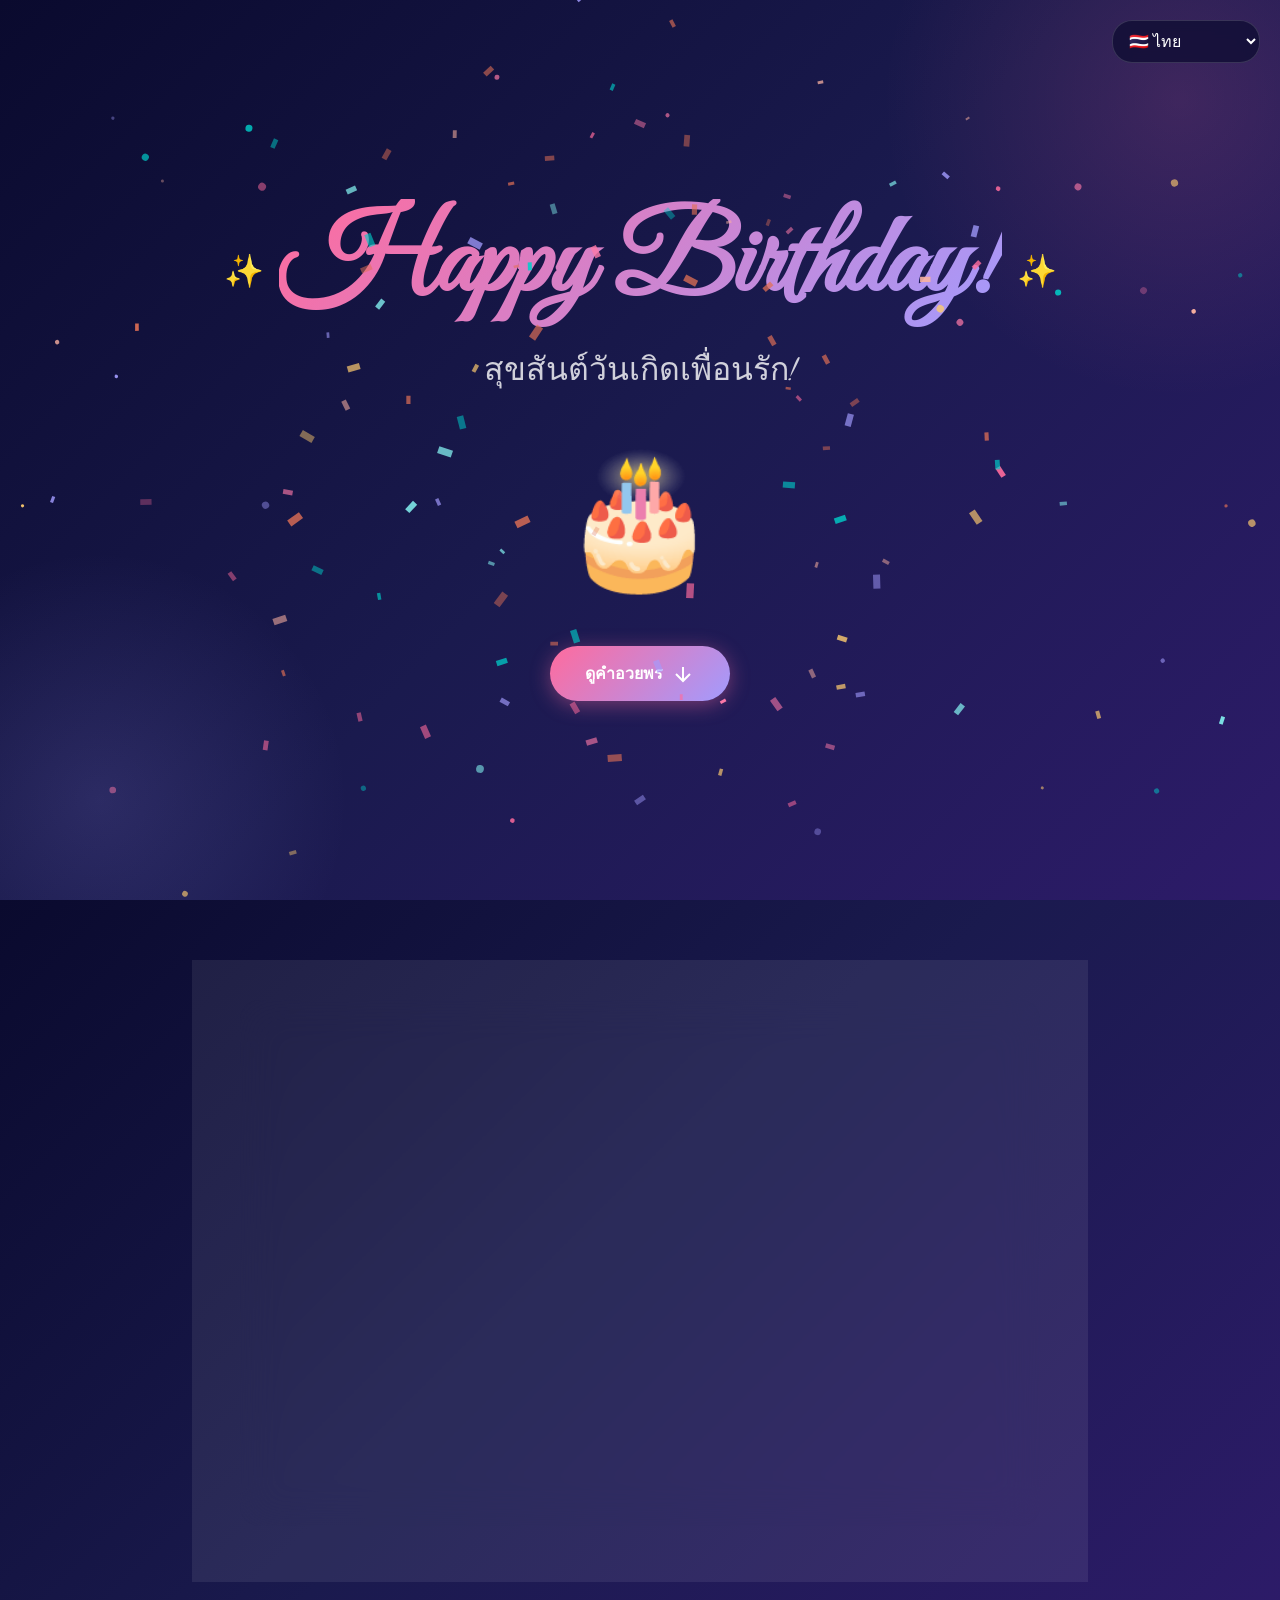
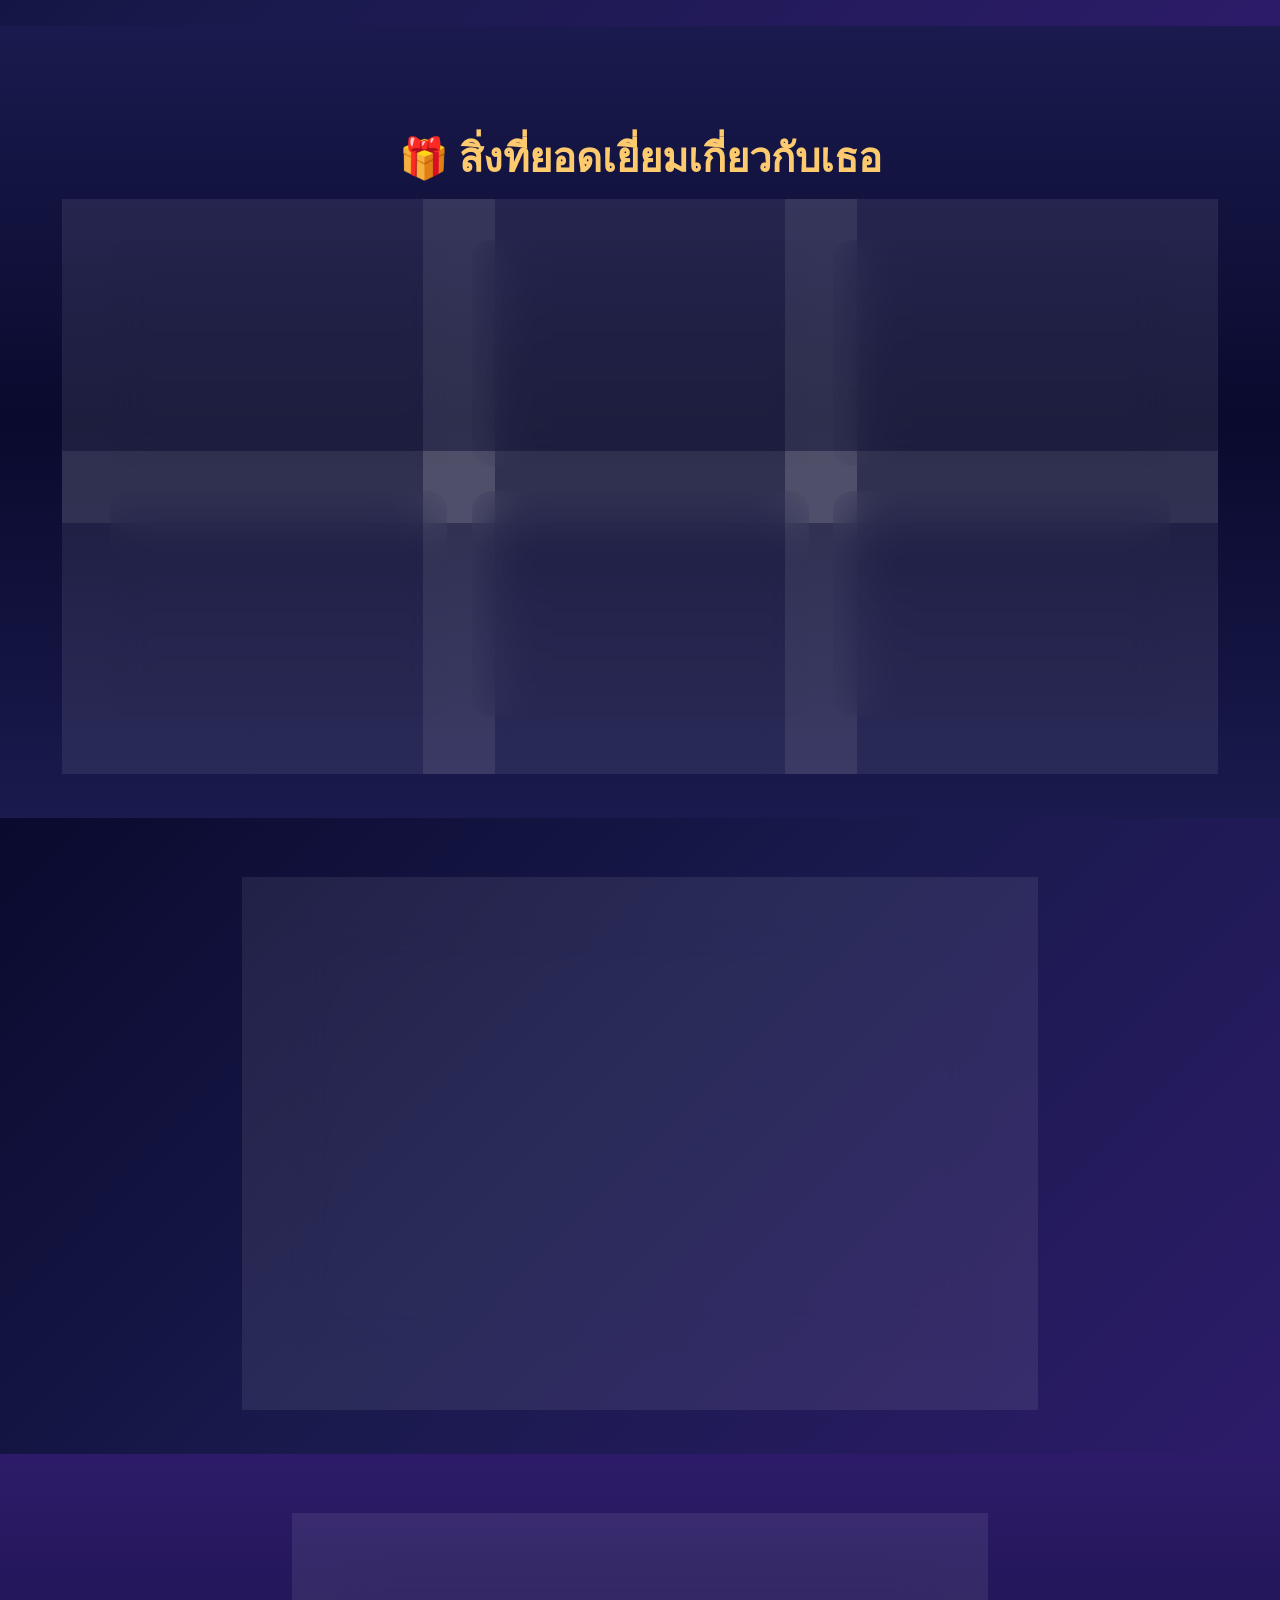
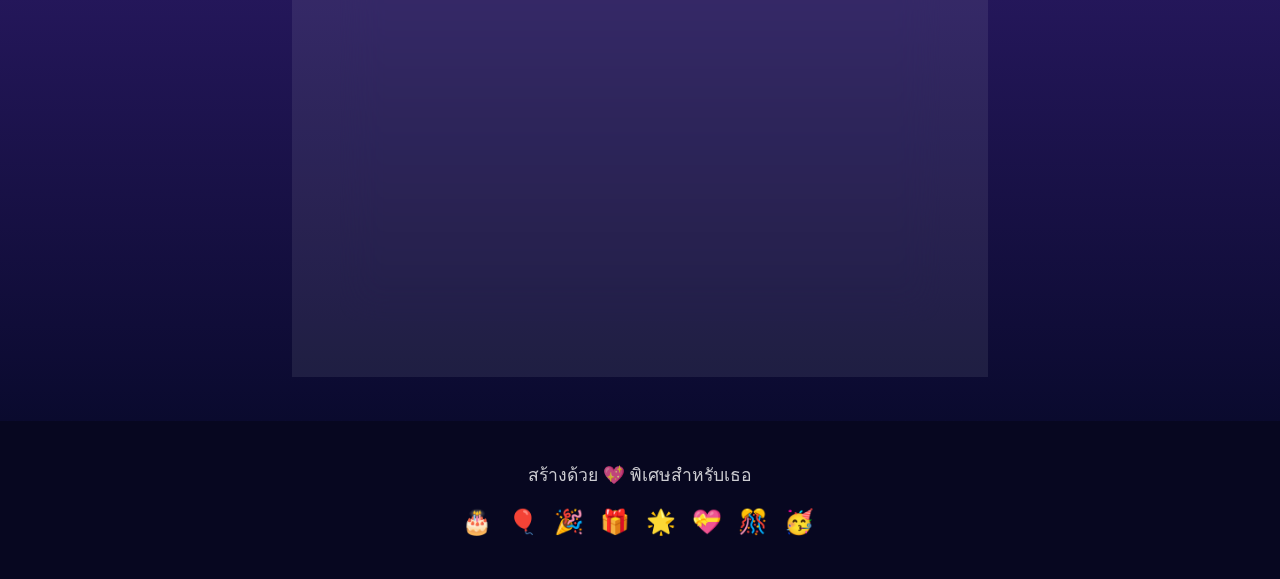
==== Happy Birthday Website/index.html @ 39240626 "Website Happy Birthday" ====
<!DOCTYPE html>
<html lang="th">
<head>
    <meta charset="UTF-8">
    <meta name="viewport" content="width=device-width, initial-scale=1.0">
    <title>🎂 สุขสันต์วันเกิด! 🎂</title>
    <link rel="preconnect" href="https://fonts.googleapis.com">
    <link rel="preconnect" href="https://fonts.gstatic.com" crossorigin>
    <link href="https://fonts.googleapis.com/css2?family=Dancing+Script:wght@400;700&family=Poppins:wght@300;400;600;700&family=Great+Vibes&display=swap" rel="stylesheet">
    <link rel="stylesheet" href="style.css">
</head>
<body>
    <!-- Language Selector -->
    <div class="lang-selector">
        <select id="lang-select">
            <option value="th">🇹🇭 ไทย</option>
            <option value="vi">🇻🇳 Tiếng Việt</option>
            <option value="en">🇬🇧 English</option>
            <option value="zh">🇨🇳 中文</option>
            <option value="ja">🇯🇵 日本語</option>
            <option value="es">🇪🇸 Español</option>
        </select>
    </div>

    <!-- Particles / Confetti Canvas -->
    <canvas id="confetti-canvas"></canvas>

    <!-- Floating balloons -->
    <div class="balloons-container" id="balloons"></div>

    <!-- Main Content -->
    <main>
        <!-- Hero Section -->
        <section class="hero" id="hero">
            <div class="hero-content">
                <div class="sparkle-wrapper">
                    <span class="sparkle">✨</span>
                    <h1 class="hero-title">Happy Birthday!</h1>
                    <span class="sparkle">✨</span>
                </div>
                <p class="hero-subtitle">สุขสันต์วันเกิดเพื่อนรัก!</p>
                <div class="cake-emoji">🎂</div>
                <button class="scroll-btn" onclick="document.getElementById('wish').scrollIntoView({behavior:'smooth'})">
                    <span>ดูคำอวยพร</span>
                    <svg width="24" height="24" viewBox="0 0 24 24" fill="none" stroke="currentColor" stroke-width="2">
                        <path d="M12 5v14M5 12l7 7 7-7"/>
                    </svg>
                </button>
            </div>
        </section>

        <!-- Wish Section -->
        <section class="wish-section" id="wish">
            <div class="container">
                <div class="wish-card glass-card" data-animate>
                    <div class="wish-icon">💝</div>
                    <h2 class="wish-title">คำอวยพรสำหรับเธอ</h2>
                    <div class="divider">
                        <span>🌟</span>
                    </div>
                    <p class="wish-text">
                        ขอให้เธอมีวันเกิดที่แสนสุขและเต็มไปด้วยความสนุกสนาน! 
                        หวังว่าทุกความฝันของเธอจะเป็นจริง 
                        ขอให้เธอมีสุขภาพแข็งแรง มีความสุข และประสบความสำเร็จในชีวิต! 🎉
                    </p>
                    <p class="wish-text">
                        ขอบคุณที่เป็นเพื่อนที่ยอดเยี่ยม 
                        ทุกช่วงเวลาที่อยู่ด้วยกันคือความทรงจำอันล้ำค่า 
                        ขอให้ปีใหม่ของเธอเต็มไปด้วยความรักและโชคดี! 💖
                    </p>
                </div>
            </div>
        </section>

        <!-- Photo / Memory Section -->
        <section class="memory-section" id="memories">
            <div class="container">
                <h2 class="section-title" data-animate>🎁 สิ่งที่ยอดเยี่ยมเกี่ยวกับเธอ</h2>
                <div class="cards-grid">
                    <div class="memory-card glass-card" data-animate>
                        <div class="card-icon">😊</div>
                        <h3>ร่าเริงเสมอ</h3>
                        <p>รอยยิ้มของเธอทำให้ทุกวันสดใสขึ้น</p>
                    </div>
                    <div class="memory-card glass-card" data-animate>
                        <div class="card-icon">💪</div>
                        <h3>เข้มแข็ง</h3>
                        <p>เธอแกร่งเสมอเมื่อเผชิญกับทุกอุปสรรค</p>
                    </div>
                    <div class="memory-card glass-card" data-animate>
                        <div class="card-icon">🌈</div>
                        <h3>ใจดี</h3>
                        <p>หัวใจที่อบอุ่นของเธอแผ่ขยายความรัก</p>
                    </div>
                    <div class="memory-card glass-card" data-animate>
                        <div class="card-icon">⭐</div>
                        <h3>มีพรสวรรค์</h3>
                        <p>เธอเก่งและมีความสามารถมากกว่าที่เธอคิด</p>
                    </div>
                    <div class="memory-card glass-card" data-animate>
                        <div class="card-icon">🤝</div>
                        <h3>น่าเชื่อถือ</h3>
                        <p>อยู่เคียงข้างเสมอเมื่อเพื่อนต้องการ</p>
                    </div>
                    <div class="memory-card glass-card" data-animate>
                        <div class="card-icon">🎯</div>
                        <h3>มุ่งมั่น</h3>
                        <p>ไม่มีอะไรหยุดเธอจากการบรรลุเป้าหมายได้</p>
                    </div>
                </div>
            </div>
        </section>

        <!-- Countdown / Age Section -->
        <section class="countdown-section" id="countdown">
            <div class="container">
                <div class="countdown-card glass-card" data-animate>
                    <h2 class="section-title">🎊 ปาร์ตี้วันเกิด 🎊</h2>
                    <div class="party-emojis">
                        <span class="bounce-emoji" style="--delay: 0s">🎈</span>
                        <span class="bounce-emoji" style="--delay: 0.2s">🎉</span>
                        <span class="bounce-emoji" style="--delay: 0.4s">🎂</span>
                        <span class="bounce-emoji" style="--delay: 0.6s">🎁</span>
                        <span class="bounce-emoji" style="--delay: 0.8s">🎊</span>
                        <span class="bounce-emoji" style="--delay: 1.0s">🥳</span>
                        <span class="bounce-emoji" style="--delay: 1.2s">🎶</span>
                        <span class="bounce-emoji" style="--delay: 1.4s">💃</span>
                    </div>
                    <p class="party-message">วันนี้เป็นวันพิเศษของเธอ! 🌟</p>
                    <button class="blow-candle-btn" id="blowCandleBtn">
                        🕯️ มาเป่าเทียนกันเถอะ! 🕯️
                    </button>
                    <div class="candles-container" id="candlesContainer" style="display:none;">
                        <div class="candles">
                            <div class="candle" style="--h: 60px"><div class="flame" id="flame1">🔥</div></div>
                            <div class="candle" style="--h: 75px"><div class="flame" id="flame2">🔥</div></div>
                            <div class="candle" style="--h: 55px"><div class="flame" id="flame3">🔥</div></div>
                            <div class="candle" style="--h: 70px"><div class="flame" id="flame4">🔥</div></div>
                            <div class="candle" style="--h: 65px"><div class="flame" id="flame5">🔥</div></div>
                        </div>
                        <p class="blow-instruction">กดที่เปลวเทียนเพื่อเป่า! 🌬️</p>
                        <div class="birthday-wish-reveal" id="wishReveal" style="display: none;">
                            <h3>🎉 คำอธิษฐานถูกส่งไปแล้ว! 🎉</h3>
                            <p>ขอให้ทุกสิ่งดีๆ เกิดขึ้นกับเธอ!</p>
                        </div>
                    </div>
                </div>
            </div>
        </section>

        <!-- Music Section -->
        <section class="music-section" id="music">
            <div class="container">
                <div class="music-card glass-card" data-animate>
                    <h2 class="section-title">🎵 เพลงสำหรับเธอ 🎵</h2>
                    <div class="music-visualizer" id="musicVisualizer">
                        <div class="bar" style="--i:1"></div>
                        <div class="bar" style="--i:2"></div>
                        <div class="bar" style="--i:3"></div>
                        <div class="bar" style="--i:4"></div>
                        <div class="bar" style="--i:5"></div>
                        <div class="bar" style="--i:6"></div>
                        <div class="bar" style="--i:7"></div>
                        <div class="bar" style="--i:8"></div>
                        <div class="bar" style="--i:9"></div>
                        <div class="bar" style="--i:10"></div>
                    </div>
                    <button class="music-btn" id="musicBtn">
                        <span class="music-icon">▶️</span>
                        <span>เล่นเพลง Happy Birthday</span>
                    </button>
                </div>
            </div>
        </section>

        <!-- Footer -->
        <footer class="footer">
            <div class="container">
                <p class="footer-text">
                    สร้างด้วย 💖 พิเศษสำหรับเธอ
                </p>
                <div class="footer-emojis">
                    🎂 🎈 🎉 🎁 🌟 💝 🎊 🥳
                </div>
            </div>
        </footer>
    </main>

    <script src="script.js"></script>
</body>
</html>
---- Happy Birthday Website/style.css ----
/* ===========================
   CSS Reset & Base Styles
   =========================== */
*, *::before, *::after {
    margin: 0;
    padding: 0;
    box-sizing: border-box;
}

:root {
    --primary: #ff6b9d;
    --primary-dark: #e84393;
    --secondary: #a29bfe;
    --accent: #fd79a8;
    --gold: #fdcb6e;
    --bg-dark: #0a0a2e;
    --bg-gradient: linear-gradient(135deg, #0a0a2e 0%, #1a1a4e 50%, #2d1b69 100%);
    --glass-bg: rgba(255, 255, 255, 0.08);
    --glass-border: rgba(255, 255, 255, 0.15);
    --text-primary: #ffffff;
    --text-secondary: rgba(255, 255, 255, 0.8);
    --text-muted: rgba(255, 255, 255, 0.6);
    --shadow: 0 8px 32px rgba(0, 0, 0, 0.3);
    --radius: 20px;
    --transition: 0.3s cubic-bezier(0.4, 0, 0.2, 1);
}

html {
    scroll-behavior: smooth;
    font-size: 16px;
}

body {
    font-family: 'Poppins', sans-serif;
    background: var(--bg-dark);
    color: var(--text-primary);
    overflow-x: hidden;
    min-height: 100vh;
}

/* ===========================
   Canvas & Background
   =========================== */
#confetti-canvas {
    position: fixed;
    top: 0;
    left: 0;
    width: 100%;
    height: 100%;
    pointer-events: none;
    z-index: 100;
}

/* ===========================
   Balloons
   =========================== */
.balloons-container {
    position: fixed;
    width: 100%;
    height: 100%;
    pointer-events: none;
    z-index: 1;
    overflow: hidden;
}

.balloon {
    position: absolute;
    bottom: -150px;
    font-size: 3rem;
    animation: floatUp linear infinite;
    opacity: 0.7;
    filter: drop-shadow(0 0 10px rgba(255, 255, 255, 0.2));
}

@keyframes floatUp {
    0% {
        transform: translateY(0) rotate(0deg) scale(1);
        opacity: 0.7;
    }
    50% {
        opacity: 0.9;
    }
    100% {
        transform: translateY(-110vh) rotate(360deg) scale(0.5);
        opacity: 0;
    }
}

/* ===========================
   Layout
   =========================== */
.container {
    max-width: 1100px;
    margin: 0 auto;
    padding: 0 20px;
}

/* ===========================
   Glass Card Effect
   =========================== */
.glass-card {
    background: var(--glass-bg);
    backdrop-filter: blur(20px);
    -webkit-backdrop-filter: blur(20px);
    border: 1px solid var(--glass-border);
    border-radius: var(--radius);
    box-shadow: var(--shadow);
    transition: transform var(--transition), box-shadow var(--transition);
}

.glass-card:hover {
    transform: translateY(-5px);
    box-shadow: 0 12px 40px rgba(168, 85, 247, 0.2);
}

/* ===========================
   Hero Section
   =========================== */
.hero {
    min-height: 100vh;
    display: flex;
    align-items: center;
    justify-content: center;
    background: var(--bg-gradient);
    position: relative;
    overflow: hidden;
    text-align: center;
    padding: 20px;
}

.hero::before {
    content: '';
    position: absolute;
    width: 600px;
    height: 600px;
    background: radial-gradient(circle, rgba(255, 107, 157, 0.15) 0%, transparent 70%);
    top: -200px;
    right: -200px;
    border-radius: 50%;
    animation: pulse 4s ease-in-out infinite;
}

.hero::after {
    content: '';
    position: absolute;
    width: 500px;
    height: 500px;
    background: radial-gradient(circle, rgba(162, 155, 254, 0.15) 0%, transparent 70%);
    bottom: -150px;
    left: -150px;
    border-radius: 50%;
    animation: pulse 5s ease-in-out infinite reverse;
}

@keyframes pulse {
    0%, 100% { transform: scale(1); opacity: 0.5; }
    50% { transform: scale(1.2); opacity: 0.8; }
}

.hero-content {
    position: relative;
    z-index: 2;
}

.sparkle-wrapper {
    display: flex;
    align-items: center;
    justify-content: center;
    gap: 15px;
}

.sparkle {
    font-size: 2rem;
    animation: sparkleAnim 1.5s ease-in-out infinite;
}

.sparkle:last-child {
    animation-delay: 0.75s;
}

@keyframes sparkleAnim {
    0%, 100% { transform: scale(1) rotate(0deg); opacity: 1; }
    50% { transform: scale(1.3) rotate(180deg); opacity: 0.7; }
}

.hero-title {
    font-family: 'Great Vibes', cursive;
    font-size: clamp(3rem, 10vw, 7rem);
    background: linear-gradient(135deg, #ff6b9d, #a29bfe, #fdcb6e, #ff6b9d);
    background-size: 300% 300%;
    -webkit-background-clip: text;
    background-clip: text;
    -webkit-text-fill-color: transparent;
    animation: gradientShift 4s ease infinite;
    text-shadow: none;
    line-height: 1.2;
    margin-bottom: 10px;
}

@keyframes gradientShift {
    0% { background-position: 0% 50%; }
    50% { background-position: 100% 50%; }
    100% { background-position: 0% 50%; }
}

.hero-subtitle {
    font-family: 'Dancing Script', cursive;
    font-size: clamp(1.2rem, 4vw, 2rem);
    color: var(--text-secondary);
    margin-bottom: 30px;
    animation: fadeInUp 1s ease 0.5s both;
}

.cake-emoji {
    font-size: clamp(4rem, 12vw, 8rem);
    animation: cakeBounce 2s ease-in-out infinite;
    margin-bottom: 30px;
}

@keyframes cakeBounce {
    0%, 100% { transform: translateY(0) scale(1); }
    25% { transform: translateY(-20px) scale(1.05); }
    50% { transform: translateY(0) scale(1); }
    75% { transform: translateY(-10px) scale(1.02); }
}

.scroll-btn {
    display: inline-flex;
    align-items: center;
    gap: 8px;
    background: linear-gradient(135deg, var(--primary), var(--secondary));
    color: white;
    border: none;
    padding: 15px 35px;
    border-radius: 50px;
    font-family: 'Poppins', sans-serif;
    font-size: 1rem;
    font-weight: 600;
    cursor: pointer;
    transition: all var(--transition);
    animation: fadeInUp 1s ease 1s both;
    box-shadow: 0 4px 20px rgba(255, 107, 157, 0.4);
}

.scroll-btn:hover {
    transform: translateY(-3px) scale(1.05);
    box-shadow: 0 8px 30px rgba(255, 107, 157, 0.6);
}

.scroll-btn svg {
    animation: bounceDown 1.5s ease-in-out infinite;
}

@keyframes bounceDown {
    0%, 100% { transform: translateY(0); }
    50% { transform: translateY(5px); }
}

@keyframes fadeInUp {
    from {
        opacity: 0;
        transform: translateY(30px);
    }
    to {
        opacity: 1;
        transform: translateY(0);
    }
}

/* ===========================
   Wish Section
   =========================== */
.wish-section {
    background: var(--bg-gradient);
    padding: 100px 0;
    position: relative;
}

.wish-card {
    padding: 50px 40px;
    text-align: center;
    max-width: 800px;
    margin: 0 auto;
}

.wish-icon {
    font-size: 4rem;
    margin-bottom: 20px;
    animation: heartBeat 1.5s ease-in-out infinite;
}

@keyframes heartBeat {
    0%, 100% { transform: scale(1); }
    15% { transform: scale(1.15); }
    30% { transform: scale(1); }
    45% { transform: scale(1.1); }
    60% { transform: scale(1); }
}

.wish-title {
    font-family: 'Dancing Script', cursive;
    font-size: clamp(1.8rem, 5vw, 2.5rem);
    color: var(--gold);
    margin-bottom: 20px;
}

.divider {
    display: flex;
    align-items: center;
    justify-content: center;
    margin: 25px 0;
    gap: 15px;
}

.divider::before,
.divider::after {
    content: '';
    flex: 1;
    max-width: 120px;
    height: 1px;
    background: linear-gradient(90deg, transparent, var(--gold), transparent);
}

.divider span {
    font-size: 1.5rem;
}

.wish-text {
    font-size: clamp(1rem, 2.5vw, 1.15rem);
    line-height: 1.9;
    color: var(--text-secondary);
    margin-bottom: 20px;
    font-weight: 300;
}

.wish-text:last-child {
    margin-bottom: 0;
}

/* ===========================
   Memory Section
   =========================== */
.memory-section {
    background: linear-gradient(180deg, #1a1a4e 0%, #0a0a2e 50%, #1a1a4e 100%);
    padding: 100px 0;
}

.section-title {
    font-family: 'Dancing Script', cursive;
    font-size: clamp(1.8rem, 5vw, 2.5rem);
    text-align: center;
    margin-bottom: 50px;
    color: var(--gold);
}

.cards-grid {
    display: grid;
    grid-template-columns: repeat(auto-fit, minmax(280px, 1fr));
    gap: 25px;
}

.memory-card {
    padding: 35px 25px;
    text-align: center;
    transition: all var(--transition);
    position: relative;
    overflow: hidden;
}

.memory-card::before {
    content: '';
    position: absolute;
    top: 0;
    left: -100%;
    width: 100%;
    height: 100%;
    background: linear-gradient(90deg, transparent, rgba(255, 255, 255, 0.05), transparent);
    transition: left 0.5s;
}

.memory-card:hover::before {
    left: 100%;
}

.card-icon {
    font-size: 3rem;
    margin-bottom: 15px;
    display: block;
}

.memory-card h3 {
    font-family: 'Poppins', sans-serif;
    font-size: 1.3rem;
    margin-bottom: 10px;
    color: var(--accent);
}

.memory-card p {
    color: var(--text-muted);
    font-size: 0.95rem;
    line-height: 1.6;
}

/* ===========================
   Countdown / Party Section
   =========================== */
.countdown-section {
    background: var(--bg-gradient);
    padding: 100px 0;
}

.countdown-card {
    padding: 50px 40px;
    text-align: center;
    max-width: 700px;
    margin: 0 auto;
}

.party-emojis {
    display: flex;
    justify-content: center;
    flex-wrap: wrap;
    gap: 15px;
    margin: 30px 0;
}

.bounce-emoji {
    font-size: 2.5rem;
    animation: emojiFloat 2s ease-in-out infinite;
    animation-delay: var(--delay);
    display: inline-block;
}

@keyframes emojiFloat {
    0%, 100% { transform: translateY(0) rotate(0deg); }
    50% { transform: translateY(-15px) rotate(10deg); }
}

.party-message {
    font-size: clamp(1.1rem, 3vw, 1.4rem);
    color: var(--text-secondary);
    margin-bottom: 30px;
    font-weight: 300;
}

.blow-candle-btn {
    background: linear-gradient(135deg, var(--gold), #e67e22);
    color: #1a1a2e;
    border: none;
    padding: 18px 40px;
    border-radius: 50px;
    font-family: 'Poppins', sans-serif;
    font-size: 1.1rem;
    font-weight: 700;
    cursor: pointer;
    transition: all var(--transition);
    box-shadow: 0 4px 20px rgba(253, 203, 110, 0.4);
}

.blow-candle-btn:hover {
    transform: translateY(-3px) scale(1.05);
    box-shadow: 0 8px 30px rgba(253, 203, 110, 0.6);
}

/* Candles */
.candles-container {
    margin-top: 40px;
    animation: fadeInUp 0.8s ease both;
}

.candles {
    display: flex;
    justify-content: center;
    align-items: flex-end;
    gap: 20px;
    margin-bottom: 20px;
}

.candle {
    width: 25px;
    height: var(--h);
    background: linear-gradient(to right, #ff6b9d, #ff9a9e);
    border-radius: 5px 5px 2px 2px;
    position: relative;
    cursor: pointer;
    transition: all var(--transition);
}

.candle:hover {
    transform: scale(1.1);
}

.flame {
    position: absolute;
    top: -30px;
    left: 50%;
    transform: translateX(-50%);
    font-size: 1.5rem;
    animation: flicker 0.3s ease-in-out infinite alternate;
    transition: all 0.5s ease;
}

.flame.blown {
    opacity: 0;
    transform: translateX(-50%) translateY(-20px) scale(0);
}

@keyframes flicker {
    0% { transform: translateX(-50%) scale(1) rotate(-5deg); }
    100% { transform: translateX(-50%) scale(1.1) rotate(5deg); }
}

.blow-instruction {
    color: var(--text-muted);
    font-size: 0.95rem;
    margin-top: 15px;
}

.birthday-wish-reveal {
    margin-top: 30px;
    animation: fadeInUp 1s ease both;
}

.birthday-wish-reveal h3 {
    font-size: 1.5rem;
    color: var(--gold);
    margin-bottom: 10px;
}

.birthday-wish-reveal p {
    color: var(--text-secondary);
}

/* ===========================
   Music Section
   =========================== */
.music-section {
    background: linear-gradient(180deg, #2d1b69 0%, #0a0a2e 100%);
    padding: 100px 0;
}

.music-card {
    padding: 50px 40px;
    text-align: center;
    max-width: 600px;
    margin: 0 auto;
}

.music-visualizer {
    display: flex;
    justify-content: center;
    align-items: flex-end;
    gap: 4px;
    height: 60px;
    margin: 30px auto;
}

.music-visualizer .bar {
    width: 6px;
    height: 10px;
    background: linear-gradient(to top, var(--primary), var(--secondary));
    border-radius: 3px;
    transition: height 0.2s ease;
}

.music-visualizer.playing .bar {
    animation: musicBar 0.8s ease-in-out infinite alternate;
    animation-delay: calc(var(--i) * 0.1s);
}

@keyframes musicBar {
    0% { height: 10px; }
    100% { height: 55px; }
}

.music-btn {
    display: inline-flex;
    align-items: center;
    gap: 10px;
    background: linear-gradient(135deg, var(--secondary), var(--primary));
    color: white;
    border: none;
    padding: 15px 35px;
    border-radius: 50px;
    font-family: 'Poppins', sans-serif;
    font-size: 1rem;
    font-weight: 600;
    cursor: pointer;
    transition: all var(--transition);
    box-shadow: 0 4px 20px rgba(162, 155, 254, 0.4);
}

.music-btn:hover {
    transform: translateY(-3px) scale(1.05);
    box-shadow: 0 8px 30px rgba(162, 155, 254, 0.6);
}

.music-icon {
    font-size: 1.3rem;
}

/* ===========================
   Footer
   =========================== */
.footer {
    background: rgba(0, 0, 0, 0.3);
    padding: 40px 0;
    text-align: center;
}

.footer-text {
    font-size: 1.1rem;
    color: var(--text-secondary);
    margin-bottom: 15px;
}

.footer-emojis {
    font-size: 1.5rem;
    letter-spacing: 5px;
    animation: fadeInUp 1s ease both;
}

/* ===========================
   Scroll Animations
   =========================== */
[data-animate] {
    opacity: 0;
    transform: translateY(40px);
    transition: opacity 0.8s ease, transform 0.8s ease;
}

[data-animate].visible {
    opacity: 1;
    transform: translateY(0);
}

/* ===========================
   Responsive Design
   =========================== */

/* Tablets */
@media (max-width: 768px) {
    html {
        font-size: 15px;
    }

    .hero {
        padding: 15px;
    }

    .wish-card {
        padding: 35px 25px;
    }

    .cards-grid {
        grid-template-columns: repeat(auto-fit, minmax(240px, 1fr));
        gap: 20px;
    }

    .memory-card {
        padding: 25px 20px;
    }

    .countdown-card {
        padding: 35px 25px;
    }

    .music-card {
        padding: 35px 25px;
    }

    .party-emojis {
        gap: 10px;
    }

    .bounce-emoji {
        font-size: 2rem;
    }

    .candles {
        gap: 15px;
    }

    .section-title {
        margin-bottom: 35px;
    }

    .wish-section,
    .memory-section,
    .countdown-section,
    .music-section {
        padding: 70px 0;
    }
}

/* Mobile */
@media (max-width: 480px) {
    html {
        font-size: 14px;
    }

    .sparkle-wrapper {
        gap: 8px;
    }

    .sparkle {
        font-size: 1.5rem;
    }

    .scroll-btn {
        padding: 12px 28px;
        font-size: 0.9rem;
    }

    .wish-card {
        padding: 30px 20px;
    }

    .cards-grid {
        grid-template-columns: 1fr;
        gap: 15px;
    }

    .card-icon {
        font-size: 2.5rem;
    }

    .memory-card h3 {
        font-size: 1.15rem;
    }

    .party-emojis {
        gap: 8px;
    }

    .bounce-emoji {
        font-size: 1.8rem;
    }

    .blow-candle-btn {
        padding: 14px 30px;
        font-size: 1rem;
    }

    .candles {
        gap: 12px;
    }

    .candle {
        width: 20px;
    }

    .music-visualizer {
        gap: 3px;
    }

    .music-visualizer .bar {
        width: 5px;
    }

    .music-btn {
        padding: 12px 28px;
        font-size: 0.9rem;
    }

    .footer-emojis {
        font-size: 1.2rem;
        letter-spacing: 3px;
    }

    .wish-section,
    .memory-section,
    .countdown-section,
    .music-section {
        padding: 50px 0;
    }
}

/* Large screens */
@media (min-width: 1200px) {
    .cards-grid {
        grid-template-columns: repeat(3, 1fr);
    }
}

/* ===========================
   Prefers Reduced Motion
   =========================== */
@media (prefers-reduced-motion: reduce) {
    *, *::before, *::after {
        animation-duration: 0.01ms !important;
        animation-iteration-count: 1 !important;
        transition-duration: 0.01ms !important;
    }
}

/* ===========================
   Scrollbar
   =========================== */
::-webkit-scrollbar {
    width: 8px;
}

::-webkit-scrollbar-track {
    background: var(--bg-dark);
}

::-webkit-scrollbar-thumb {
    background: linear-gradient(var(--primary), var(--secondary));
    border-radius: 4px;
}

::-webkit-scrollbar-thumb:hover {
    background: linear-gradient(var(--primary-dark), var(--secondary));
}

/* ===========================
   Language Selector
   =========================== */
.lang-selector {
    position: absolute;
    top: 20px;
    right: 20px;
    z-index: 1000;
}

#lang-select {
    padding: 8px 12px;
    border-radius: 20px;
    border: 1px solid var(--glass-border);
    background: rgba(10, 10, 46, 0.7);
    color: var(--text-primary);
    font-family: 'Poppins', sans-serif;
    font-size: 1rem;
    cursor: pointer;
    backdrop-filter: blur(10px);
    outline: none;
    transition: all var(--transition);
}

#lang-select:hover {
    border-color: var(--primary);
    box-shadow: 0 0 10px rgba(255, 107, 157, 0.3);
}

#lang-select option {
    background: var(--bg-dark);
    color: var(--text-primary);
}
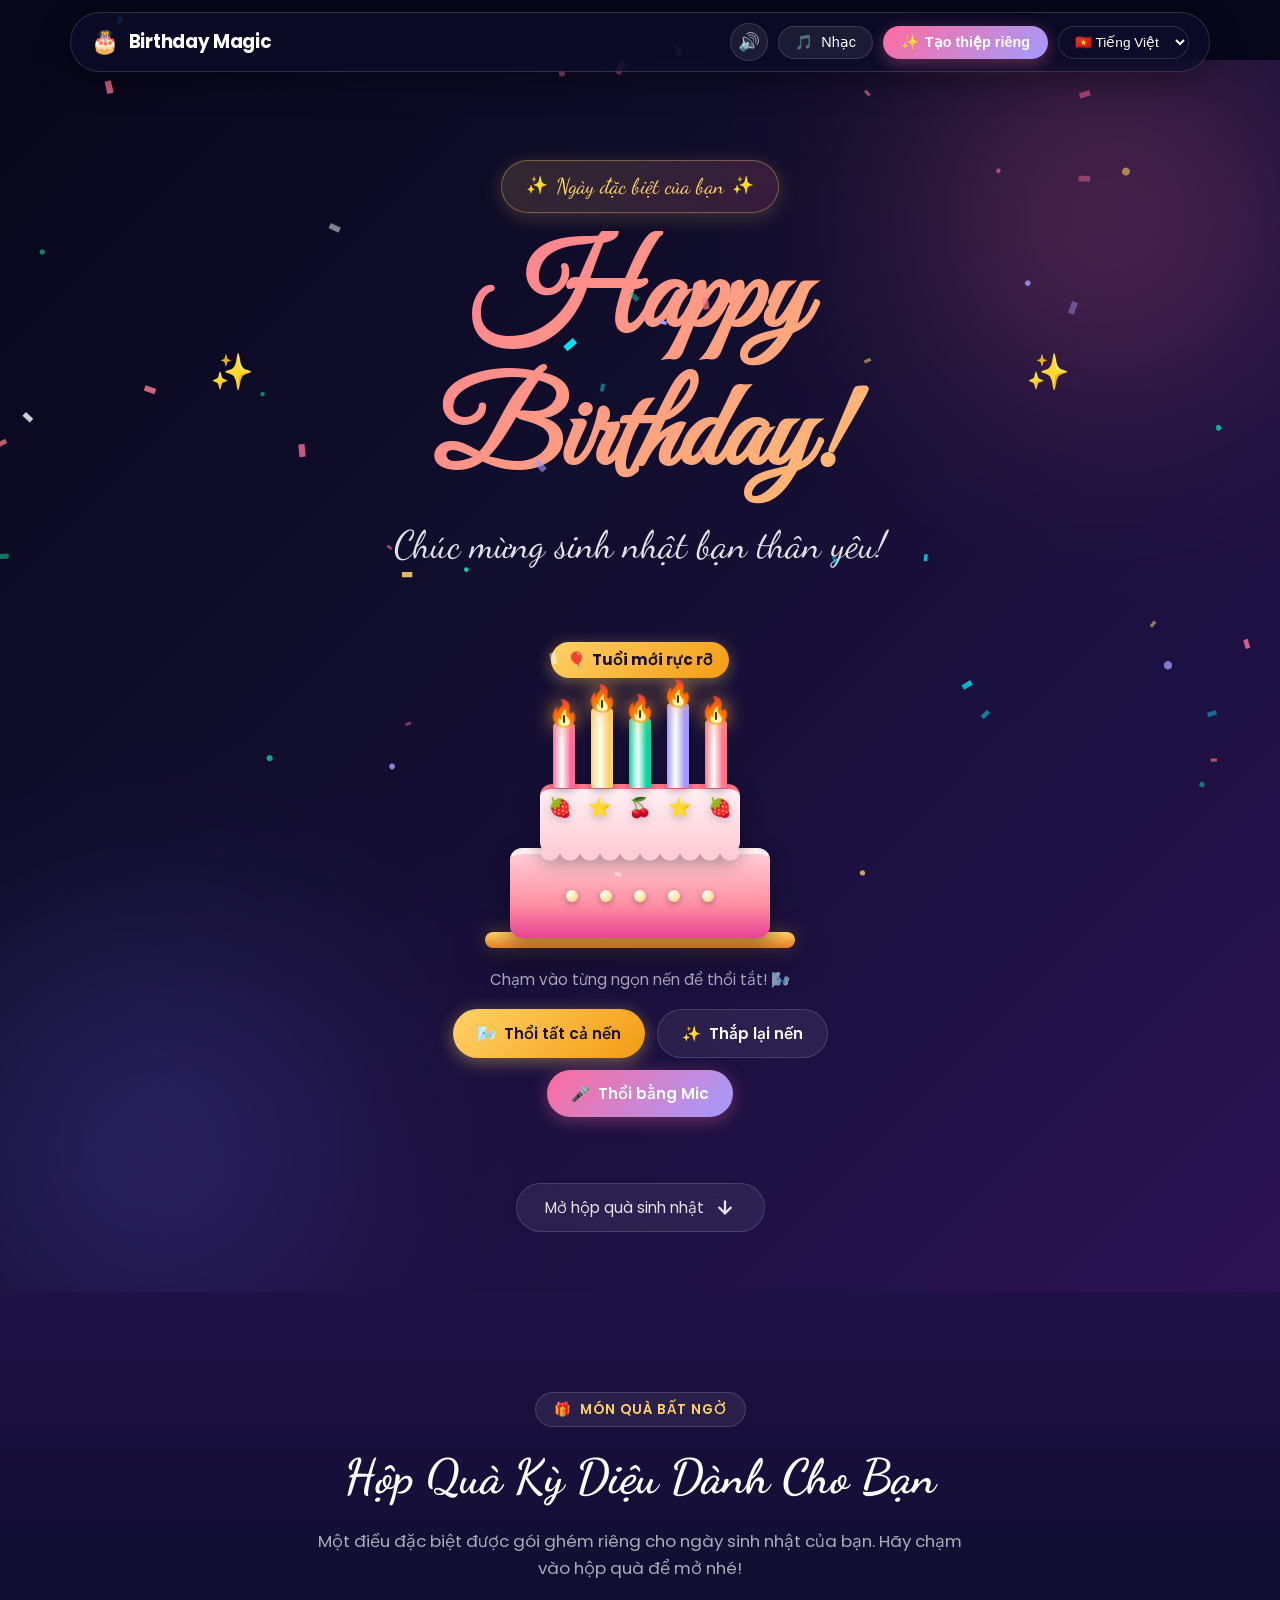
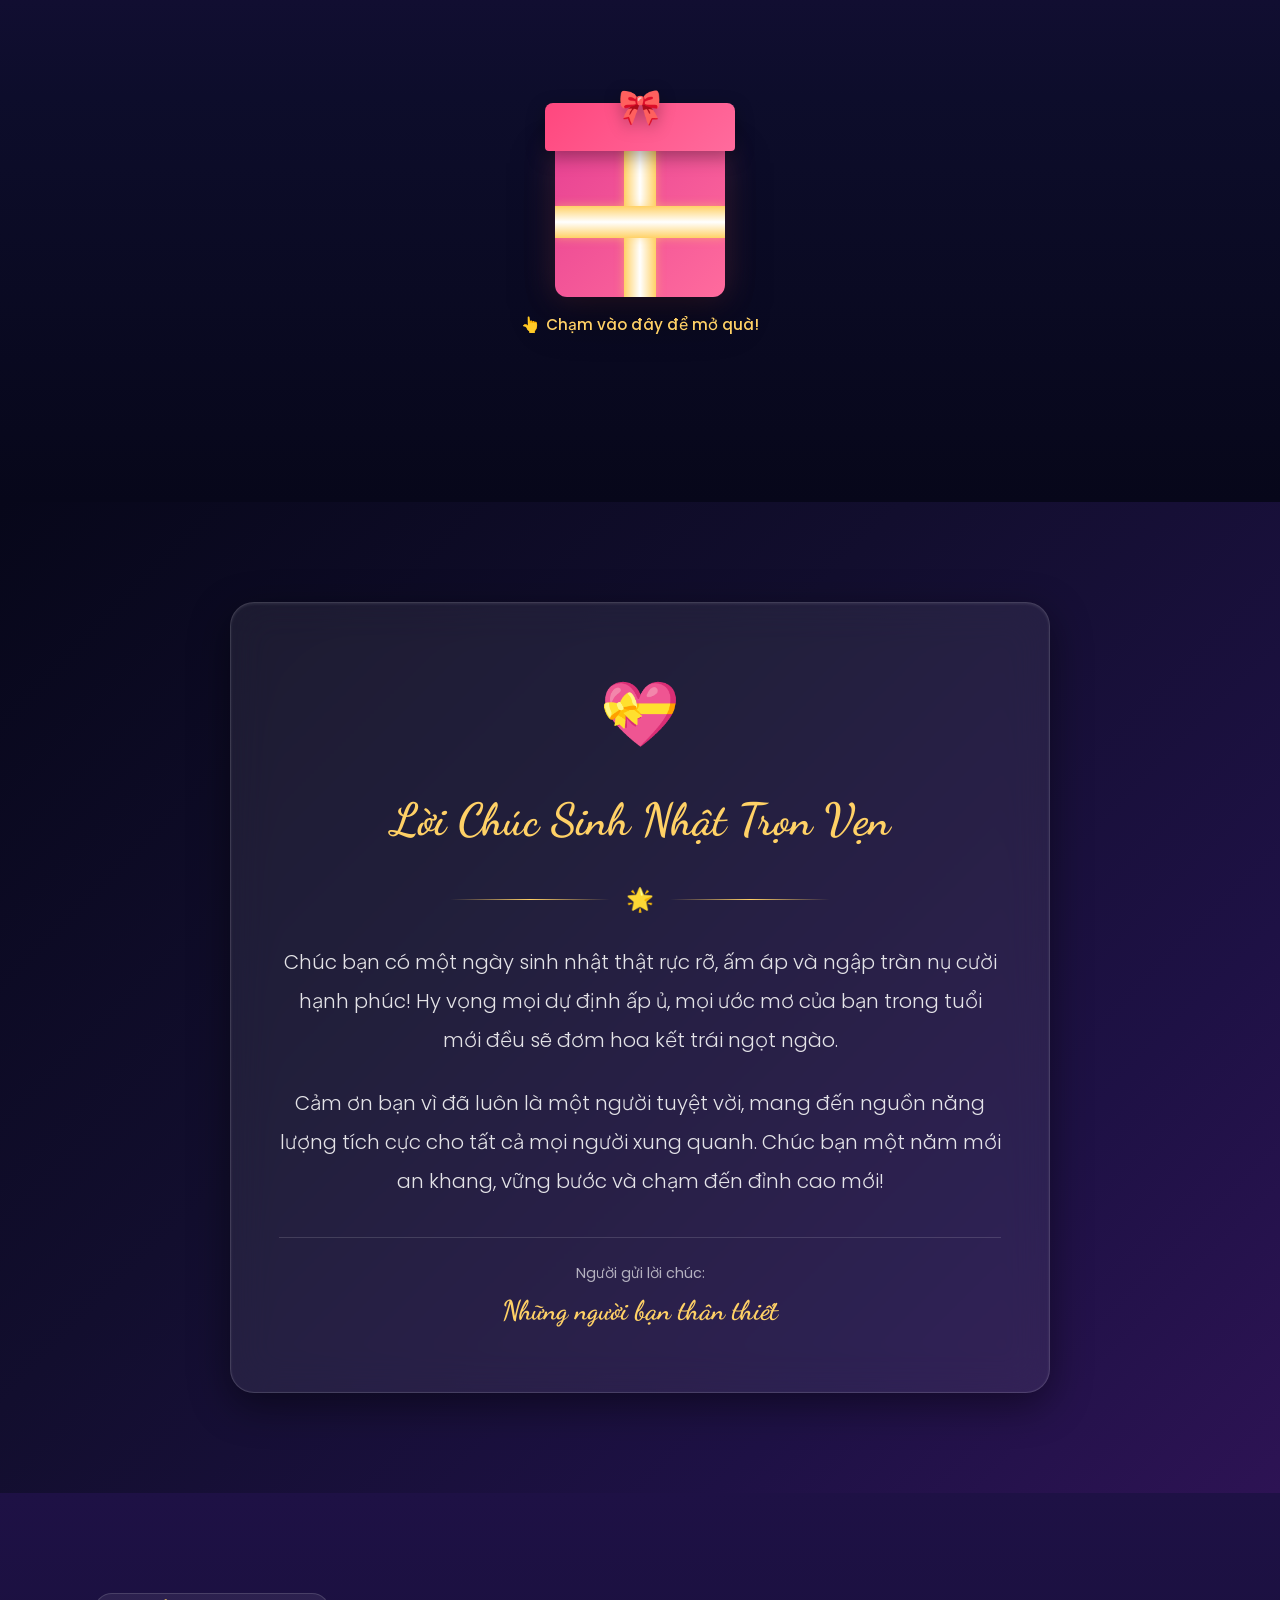
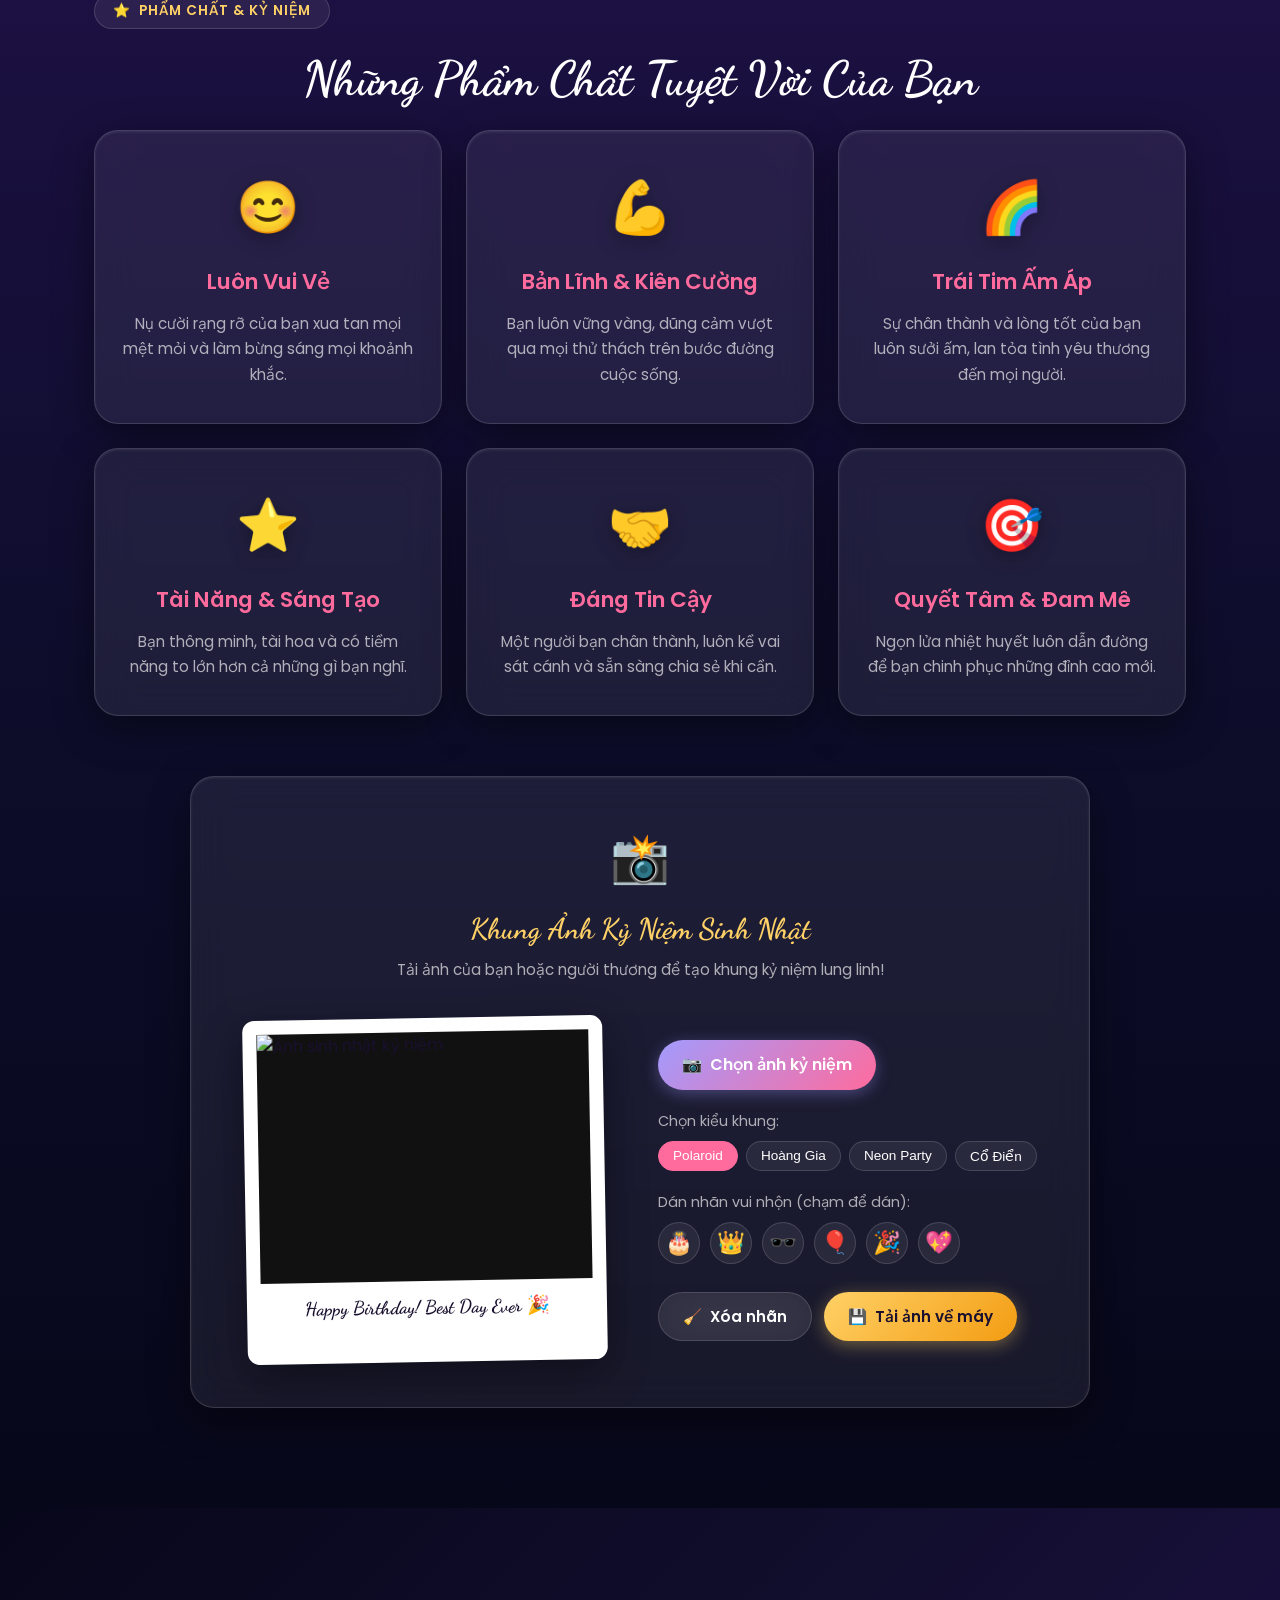
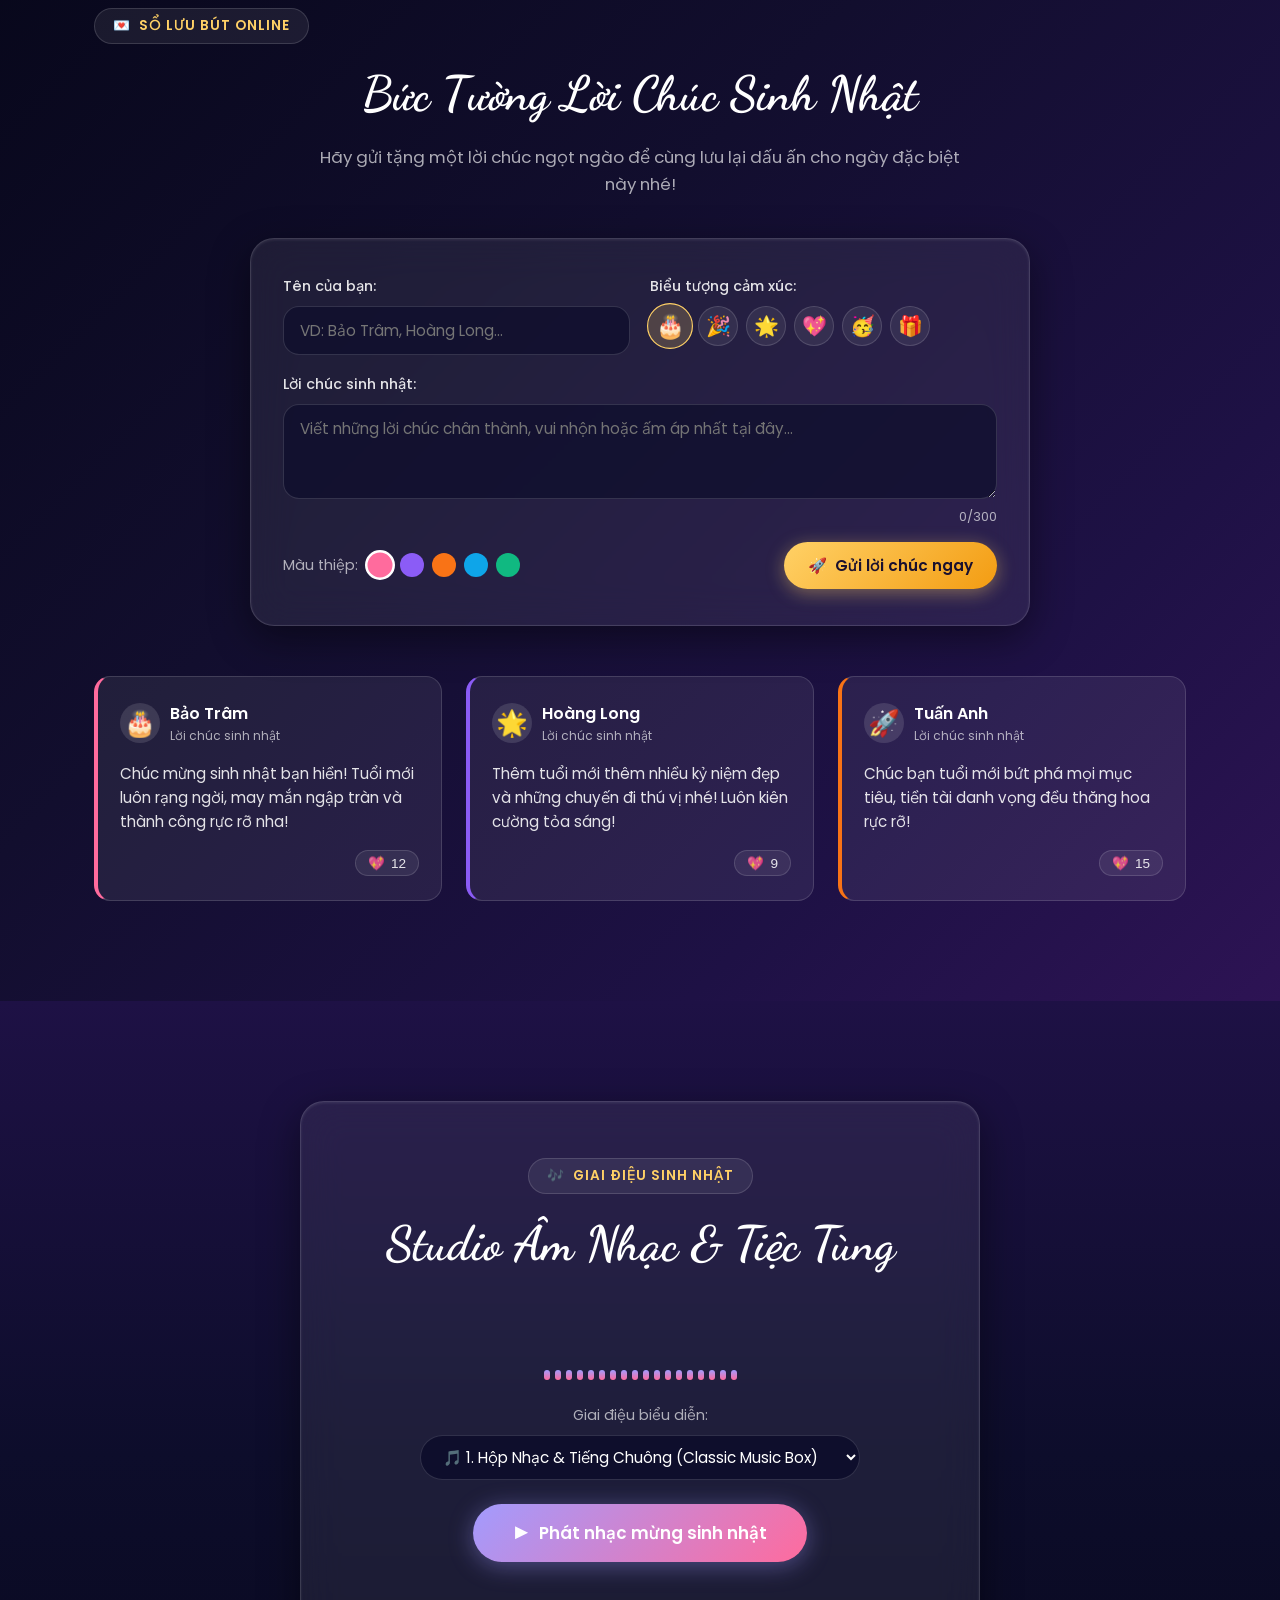
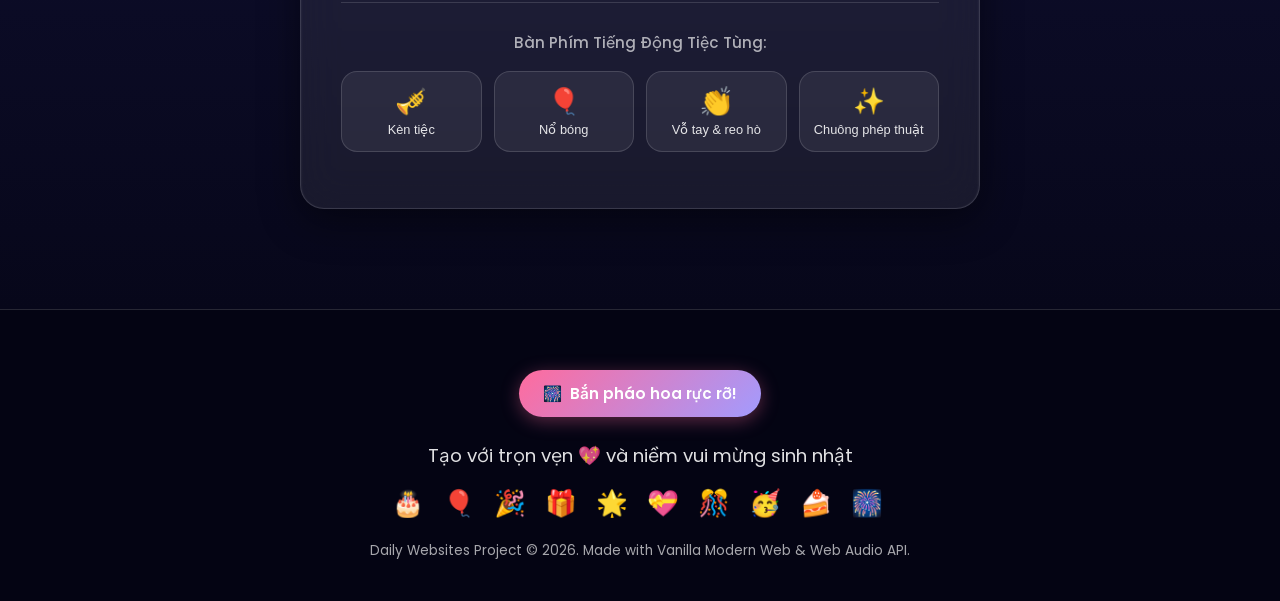
==== commit bb77b4af: "feat(birthday): Full UI/UX & Interactive Engine upgrade with test suite (v2.0) - Add interactive 3D " ====
--- a/Happy Birthday Website/index.html
+++ b/Happy Birthday Website/index.html
@@ -1,159 +1,490 @@
 <!DOCTYPE html>
-<html lang="th">
+<html lang="vi">
 <head>
     <meta charset="UTF-8">
-    <meta name="viewport" content="width=device-width, initial-scale=1.0">
-    <title>🎂 สุขสันต์วันเกิด! 🎂</title>
+    <meta name="viewport" content="width=device-width, initial-scale=1.0, viewport-fit=cover">
+    <title>🎂 Chúc Mừng Sinh Nhật! 🎂</title>
+    <meta name="description" content="Trang web chúc mừng sinh nhật tương tác hiện đại với bánh kem 3D thổi nến, hộp quà bất ngờ, pháo hoa, nhạc giao hưởng Web Audio và thiệp cá nhân hóa.">
+    <meta name="keywords" content="happy birthday, chuc mung sinh nhat, thoi nen, hop qua, phao hoa, loi chuc sinh nhat">
+    
+    <!-- Open Graph / Social Sharing -->
+    <meta property="og:type" content="website">
+    <meta property="og:title" content="🎂 Chúc Mừng Sinh Nhật Đặc Biệt! ✨">
+    <meta property="og:description" content="Một món quà sinh nhật diệu kỳ với bánh kem thổi nến, nhạc và những lời chúc ý nghĩa nhất!">
+    <meta property="og:image" content="https://images.unsplash.com/photo-1513151233558-d860c5398176?w=1200&auto=format&fit=crop&q=80">
+    <meta name="theme-color" content="#0a0a2e">
+
+    <!-- Google Fonts -->
     <link rel="preconnect" href="https://fonts.googleapis.com">
     <link rel="preconnect" href="https://fonts.gstatic.com" crossorigin>
-    <link href="https://fonts.googleapis.com/css2?family=Dancing+Script:wght@400;700&family=Poppins:wght@300;400;600;700&family=Great+Vibes&display=swap" rel="stylesheet">
+    <link href="https://fonts.googleapis.com/css2?family=Dancing+Script:wght@500;700&family=Great+Vibes&family=Plus+Jakarta+Sans:wght@400;500;600;700;800&family=Poppins:wght@300;400;500;600;700&family=JetBrains+Mono:wght@400;600&display=swap" rel="stylesheet">
+    
+    <!-- Main Stylesheet -->
     <link rel="stylesheet" href="style.css">
 </head>
 <body>
-    <!-- Language Selector -->
-    <div class="lang-selector">
-        <select id="lang-select">
-            <option value="th">🇹🇭 ไทย</option>
-            <option value="vi">🇻🇳 Tiếng Việt</option>
-            <option value="en">🇬🇧 English</option>
-            <option value="zh">🇨🇳 中文</option>
-            <option value="ja">🇯🇵 日本語</option>
-            <option value="es">🇪🇸 Español</option>
-        </select>
-    </div>
-
-    <!-- Particles / Confetti Canvas -->
-    <canvas id="confetti-canvas"></canvas>
-
-    <!-- Floating balloons -->
-    <div class="balloons-container" id="balloons"></div>
+    <!-- Accessibility Skip Link -->
+    <a href="#hero" class="skip-to-content">Chuyển đến nội dung chính</a>
+
+    <!-- Top Navigation Bar -->
+    <header class="navbar glass-nav" id="top-navbar">
+        <div class="nav-container">
+            <a href="#hero" class="nav-brand">
+                <span class="brand-icon">🎂</span>
+                <span class="brand-text">Birthday Magic</span>
+            </a>
+
+            <div class="nav-actions">
+                <!-- Sound SFX Toggle -->
+                <button class="nav-icon-btn" id="sfx-toggle" title="Bật/Tắt hiệu ứng âm thanh" aria-label="Toggle Sound Effects">
+                    <span id="sfx-icon">🔊</span>
+                </button>
+
+                <!-- Mini Music Pill -->
+                <button class="nav-music-pill" id="nav-music-btn" title="Phát nhạc sinh nhật" aria-label="Play Birthday Music">
+                    <span class="music-disc-icon">🎵</span>
+                    <span class="nav-music-label">Nhạc</span>
+                </button>
+
+                <!-- Personalize CTA -->
+                <button class="nav-cta-btn" id="open-personalizer-btn" aria-label="Tạo thiệp riêng">
+                    <span>✨</span>
+                    <span class="nav-cta-text">Tạo thiệp riêng</span>
+                </button>
+
+                <!-- Language Selector -->
+                <div class="lang-selector-wrapper">
+                    <label for="lang-select" class="sr-only">Chọn ngôn ngữ</label>
+                    <select id="lang-select" aria-label="Chọn ngôn ngữ">
+                        <option value="vi">🇻🇳 Tiếng Việt</option>
+                        <option value="en">🇬🇧 English</option>
+                        <option value="th">🇹🇭 ไทย</option>
+                        <option value="zh">🇨🇳 中文</option>
+                        <option value="ja">🇯🇵 日本語</option>
+                        <option value="es">🇪🇸 Español</option>
+                    </select>
+                </div>
+            </div>
+        </div>
+    </header>
+
+    <!-- Canvas Animation Layers -->
+    <canvas id="fireworks-canvas" aria-hidden="true"></canvas>
+    <canvas id="confetti-canvas" aria-hidden="true"></canvas>
+    <div class="balloons-container" id="balloons" aria-hidden="true"></div>
 
     <!-- Main Content -->
     <main>
         <!-- Hero Section -->
         <section class="hero" id="hero">
+            <!-- Background glow orbs -->
+            <div class="hero-glow hero-glow-1"></div>
+            <div class="hero-glow hero-glow-2"></div>
+
             <div class="hero-content">
+                <!-- Recipient Personalized Pill -->
+                <div class="recipient-badge-wrapper" id="recipient-wrapper">
+                    <div class="recipient-pill glass-card" id="recipient-badge">
+                        <span class="badge-sparkle">✨</span>
+                        <span id="recipient-name-display">Ngày đặc biệt của bạn</span>
+                        <span class="badge-sparkle">✨</span>
+                    </div>
+                </div>
+
                 <div class="sparkle-wrapper">
                     <span class="sparkle">✨</span>
-                    <h1 class="hero-title">Happy Birthday!</h1>
+                    <h1 class="hero-title" id="main-hero-title">Happy Birthday!</h1>
                     <span class="sparkle">✨</span>
                 </div>
-                <p class="hero-subtitle">สุขสันต์วันเกิดเพื่อนรัก!</p>
-                <div class="cake-emoji">🎂</div>
-                <button class="scroll-btn" onclick="document.getElementById('wish').scrollIntoView({behavior:'smooth'})">
-                    <span>ดูคำอวยพร</span>
-                    <svg width="24" height="24" viewBox="0 0 24 24" fill="none" stroke="currentColor" stroke-width="2">
-                        <path d="M12 5v14M5 12l7 7 7-7"/>
-                    </svg>
-                </button>
+
+                <p class="hero-subtitle" id="main-hero-subtitle">Chúc mừng sinh nhật bạn thân yêu!</p>
+
+                <!-- 3D Interactive Celebration Cake -->
+                <div class="cake-showcase-container" id="cake-showcase">
+                    <!-- Age Badge on Cake -->
+                    <div class="cake-age-pill" id="cake-age-pill" title="Tuổi mừng sinh nhật">
+                        <span class="age-icon">🎈</span>
+                        <span id="cake-age-display">Special Day</span>
+                    </div>
+
+                    <!-- Interactive Tiered Cake -->
+                    <div class="cake-3d" id="celebration-cake">
+                        <!-- Candles Row -->
+                        <div class="candles-rack" id="candles-rack">
+                            <div class="candle" data-index="1" style="--h: 65px; --c: #ff6b9d;">
+                                <div class="flame" id="flame-1">🔥</div>
+                                <div class="wick"></div>
+                                <div class="smoke"></div>
+                            </div>
+                            <div class="candle" data-index="2" style="--h: 80px; --c: #ffd166;">
+                                <div class="flame" id="flame-2">🔥</div>
+                                <div class="wick"></div>
+                                <div class="smoke"></div>
+                            </div>
+                            <div class="candle" data-index="3" style="--h: 70px; --c: #06d6a0;">
+                                <div class="flame" id="flame-3">🔥</div>
+                                <div class="wick"></div>
+                                <div class="smoke"></div>
+                            </div>
+                            <div class="candle" data-index="4" style="--h: 85px; --c: #a29bfe;">
+                                <div class="flame" id="flame-4">🔥</div>
+                                <div class="wick"></div>
+                                <div class="smoke"></div>
+                            </div>
+                            <div class="candle" data-index="5" style="--h: 68px; --c: #ff758c;">
+                                <div class="flame" id="flame-5">🔥</div>
+                                <div class="wick"></div>
+                                <div class="smoke"></div>
+                            </div>
+                        </div>
+
+                        <!-- Top Tier -->
+                        <div class="cake-tier cake-tier-top">
+                            <div class="cake-toppings">
+                                <span>🍓</span><span>⭐</span><span>🍒</span><span>⭐</span><span>🍓</span>
+                            </div>
+                            <div class="frosting-drips"></div>
+                        </div>
+
+                        <!-- Bottom Tier -->
+                        <div class="cake-tier cake-tier-bottom">
+                            <div class="cake-decorations">
+                                <span class="pearl"></span><span class="pearl"></span><span class="pearl"></span><span class="pearl"></span><span class="pearl"></span>
+                            </div>
+                        </div>
+
+                        <!-- Cake Golden Platter -->
+                        <div class="cake-plate"></div>
+                    </div>
+
+                    <!-- Candle Status and Control Toolbar -->
+                    <p class="candle-instruction" id="candle-instruction">
+                        Chạm vào từng ngọn nến để thổi tắt! 🌬️
+                    </p>
+
+                    <div class="cake-actions-bar">
+                        <button class="action-btn action-primary" id="blow-all-candles-btn">
+                            <span>🌬️</span>
+                            <span class="btn-text">Thổi tất cả nến</span>
+                        </button>
+                        <button class="action-btn action-secondary" id="relight-candles-btn">
+                            <span>✨</span>
+                            <span class="btn-text">Thắp lại nến</span>
+                        </button>
+                        <button class="action-btn action-accent" id="mic-blow-btn" title="Thổi nến bằng micro thiết bị">
+                            <span>🎤</span>
+                            <span class="btn-text">Thổi bằng Mic</span>
+                        </button>
+                    </div>
+
+                    <!-- Secret Birthday Wish Card Reveal (Shown when candles blown) -->
+                    <div class="wish-reveal-popup glass-card" id="wish-reveal-popup" style="display: none;">
+                        <div class="reveal-header">
+                            <span class="reveal-icon">🎉</span>
+                            <h3 id="reveal-title">Điều ước đã được gửi đến vũ trụ!</h3>
+                        </div>
+                        <p id="reveal-text">
+                            Chúc cho mọi ước mơ tươi đẹp nhất của bạn trong tuổi mới đều biến thành hiện thực rực rỡ! 🌟
+                        </p>
+                        <div class="reveal-sparkles">💖 ✨ 🎂 ✨ 💖</div>
+                    </div>
+                </div>
+
+                <!-- Navigation Scroll Indicator -->
+                <div class="hero-scroll-cue">
+                    <button class="scroll-down-btn" id="scroll-to-gift-btn" onclick="document.getElementById('surprise-gift').scrollIntoView({behavior:'smooth'})" aria-label="Cuộn xuống xem quà">
+                        <span id="hero-scroll-label">Mở hộp quà sinh nhật</span>
+                        <svg width="22" height="22" viewBox="0 0 24 24" fill="none" stroke="currentColor" stroke-width="2.5">
+                            <path d="M12 5v14M5 12l7 7 7-7"/>
+                        </svg>
+                    </button>
+                </div>
             </div>
         </section>
 
-        <!-- Wish Section -->
+        <!-- 3D Interactive Surprise Gift Box Section -->
+        <section class="gift-section" id="surprise-gift">
+            <div class="container">
+                <div class="section-badge">
+                    <span>🎁</span>
+                    <span id="gift-badge-title">Món quà bất ngờ</span>
+                </div>
+                <h2 class="section-title" id="gift-section-title">Hộp Quà Kỳ Diệu Dành Cho Bạn</h2>
+                <p class="section-desc" id="gift-section-desc">
+                    Một điều đặc biệt được gói ghém riêng cho ngày sinh nhật của bạn. Hãy chạm vào hộp quà để mở nhé!
+                </p>
+
+                <!-- Interactive 3D Gift Box Component -->
+                <div class="gift-stage">
+                    <div class="gift-box-wrapper" id="gift-box" role="button" tabindex="0" aria-label="Chạm để mở hộp quà">
+                        <!-- Gift Box Lid with Ribbon Bow -->
+                        <div class="gift-lid-wrapper" id="gift-lid">
+                            <div class="gift-ribbon-bow">
+                                <div class="bow-loop bow-left"></div>
+                                <div class="bow-knot">🎀</div>
+                                <div class="bow-loop bow-right"></div>
+                            </div>
+                            <div class="gift-lid-cap"></div>
+                        </div>
+
+                        <!-- Gift Box Base -->
+                        <div class="gift-box-body">
+                            <div class="ribbon-v"></div>
+                            <div class="ribbon-h"></div>
+                            <div class="box-glow"></div>
+                        </div>
+
+                        <!-- Floating Tap Indicator -->
+                        <div class="gift-tap-hint" id="gift-hint">
+                            <span>👆</span>
+                            <span id="gift-hint-text">Chạm vào đây để mở quà!</span>
+                        </div>
+                    </div>
+
+                    <!-- Revealed Gift Surprise Card -->
+                    <div class="gift-revealed-card glass-card" id="gift-revealed-card" style="display: none;">
+                        <div class="card-polaroid-frame">
+                            <div class="polaroid-header">
+                                <span class="polaroid-stamp">🎂 VIP BIRTHDAY</span>
+                                <span class="polaroid-date" id="polaroid-date-display">Today</span>
+                            </div>
+                            <div class="polaroid-art">
+                                <div class="floating-celebration-art">🎉 💖 🥳 🌟</div>
+                                <h3 id="polaroid-congrats-title">Chúc Bạn Tuổi Mới Đại Cát!</h3>
+                                <p id="polaroid-congrats-body">
+                                    Thêm một tuổi mới là thêm vô vàn cơ hội rực rỡ, niềm vui bất tận và những chuyến hành trình phi thường. Luôn tỏa sáng nhé!
+                                </p>
+                            </div>
+                            <div class="polaroid-footer">
+                                <span class="polaroid-signature" id="polaroid-from-display">💝 Gửi trọn yêu thương</span>
+                            </div>
+                        </div>
+                        <div class="gift-close-action">
+                            <button class="action-btn action-secondary" id="rewrap-gift-btn">
+                                <span>🎁</span>
+                                <span id="rewrap-gift-label">Gói quà lại</span>
+                            </button>
+                        </div>
+                    </div>
+                </div>
+            </div>
+        </section>
+
+        <!-- Wish Message Section -->
         <section class="wish-section" id="wish">
             <div class="container">
                 <div class="wish-card glass-card" data-animate>
                     <div class="wish-icon">💝</div>
-                    <h2 class="wish-title">คำอวยพรสำหรับเธอ</h2>
+                    <h2 class="wish-title" id="wish-card-title">Lời Chúc Sinh Nhật Trọn Vẹn</h2>
                     <div class="divider">
                         <span>🌟</span>
                     </div>
-                    <p class="wish-text">
-                        ขอให้เธอมีวันเกิดที่แสนสุขและเต็มไปด้วยความสนุกสนาน! 
-                        หวังว่าทุกความฝันของเธอจะเป็นจริง 
-                        ขอให้เธอมีสุขภาพแข็งแรง มีความสุข และประสบความสำเร็จในชีวิต! 🎉
+                    <p class="wish-text" id="wish-body-text-1">
+                        Chúc bạn có một ngày sinh nhật thật rực rỡ, ấm áp và ngập tràn nụ cười hạnh phúc! Hy vọng mọi dự định ấp ủ, mọi ước mơ của bạn trong tuổi mới đều sẽ đơm hoa kết trái ngọt ngào.
                     </p>
-                    <p class="wish-text">
-                        ขอบคุณที่เป็นเพื่อนที่ยอดเยี่ยม 
-                        ทุกช่วงเวลาที่อยู่ด้วยกันคือความทรงจำอันล้ำค่า 
-                        ขอให้ปีใหม่ของเธอเต็มไปด้วยความรักและโชคดี! 💖
+                    <p class="wish-text" id="wish-body-text-2">
+                        Cảm ơn bạn vì đã luôn là một người tuyệt vời, mang đến nguồn năng lượng tích cực cho tất cả mọi người xung quanh. Chúc bạn một năm mới an khang, vững bước và chạm đến đỉnh cao mới!
                     </p>
+                    <div class="wish-signature-block">
+                        <span class="sign-from-label" id="sign-from-label">Người gửi lời chúc:</span>
+                        <span class="sign-name" id="sign-name-display">Những người bạn thân thiết</span>
+                    </div>
                 </div>
             </div>
         </section>
 
-        <!-- Photo / Memory Section -->
+        <!-- Memory Section & Photo Keepsake Booth -->
         <section class="memory-section" id="memories">
             <div class="container">
-                <h2 class="section-title" data-animate>🎁 สิ่งที่ยอดเยี่ยมเกี่ยวกับเธอ</h2>
+                <div class="section-badge">
+                    <span>⭐</span>
+                    <span id="memory-badge-label">Phẩm chất & Kỷ niệm</span>
+                </div>
+                <h2 class="section-title" id="memory-section-title">Những Phẩm Chất Tuyệt Vời Của Bạn</h2>
+
+                <!-- 6 Personality Cards Grid -->
                 <div class="cards-grid">
                     <div class="memory-card glass-card" data-animate>
                         <div class="card-icon">😊</div>
-                        <h3>ร่าเริงเสมอ</h3>
-                        <p>รอยยิ้มของเธอทำให้ทุกวันสดใสขึ้น</p>
+                        <h3 id="mem1-title">Luôn Vui Vẻ</h3>
+                        <p id="mem1-text">Nụ cười rạng rỡ của bạn xua tan mọi mệt mỏi và làm bừng sáng mọi khoảnh khắc.</p>
                     </div>
                     <div class="memory-card glass-card" data-animate>
                         <div class="card-icon">💪</div>
-                        <h3>เข้มแข็ง</h3>
-                        <p>เธอแกร่งเสมอเมื่อเผชิญกับทุกอุปสรรค</p>
+                        <h3 id="mem2-title">Bản Lĩnh & Kiên Cường</h3>
+                        <p id="mem2-text">Bạn luôn vững vàng, dũng cảm vượt qua mọi thử thách trên bước đường cuộc sống.</p>
                     </div>
                     <div class="memory-card glass-card" data-animate>
                         <div class="card-icon">🌈</div>
-                        <h3>ใจดี</h3>
-                        <p>หัวใจที่อบอุ่นของเธอแผ่ขยายความรัก</p>
+                        <h3 id="mem3-title">Trái Tim Ấm Áp</h3>
+                        <p id="mem3-text">Sự chân thành và lòng tốt của bạn luôn sưởi ấm, lan tỏa tình yêu thương đến mọi người.</p>
                     </div>
                     <div class="memory-card glass-card" data-animate>
                         <div class="card-icon">⭐</div>
-                        <h3>มีพรสวรรค์</h3>
-                        <p>เธอเก่งและมีความสามารถมากกว่าที่เธอคิด</p>
+                        <h3 id="mem4-title">Tài Năng & Sáng Tạo</h3>
+                        <p id="mem4-text">Bạn thông minh, tài hoa và có tiềm năng to lớn hơn cả những gì bạn nghĩ.</p>
                     </div>
                     <div class="memory-card glass-card" data-animate>
                         <div class="card-icon">🤝</div>
-                        <h3>น่าเชื่อถือ</h3>
-                        <p>อยู่เคียงข้างเสมอเมื่อเพื่อนต้องการ</p>
+                        <h3 id="mem5-title">Đáng Tin Cậy</h3>
+                        <p id="mem5-text">Một người bạn chân thành, luôn kề vai sát cánh và sẵn sàng chia sẻ khi cần.</p>
                     </div>
                     <div class="memory-card glass-card" data-animate>
                         <div class="card-icon">🎯</div>
-                        <h3>มุ่งมั่น</h3>
-                        <p>ไม่มีอะไรหยุดเธอจากการบรรลุเป้าหมายได้</p>
+                        <h3 id="mem6-title">Quyết Tâm & Đam Mê</h3>
+                        <p id="mem6-text">Ngọn lửa nhiệt huyết luôn dẫn đường để bạn chinh phục những đỉnh cao mới.</p>
+                    </div>
+                </div>
+
+                <!-- Interactive Photo Memory Booth -->
+                <div class="photo-booth-wrapper glass-card" data-animate id="photo-booth">
+                    <div class="photo-booth-header">
+                        <span class="booth-icon">📸</span>
+                        <h3 id="booth-title">Khung Ảnh Kỷ Niệm Sinh Nhật</h3>
+                        <p id="booth-desc">Tải ảnh của bạn hoặc người thương để tạo khung kỷ niệm lung linh!</p>
+                    </div>
+
+                    <div class="booth-canvas-area">
+                        <!-- Frame Display Area -->
+                        <div class="photo-frame polaroid-style" id="photo-frame">
+                            <div class="frame-inner" id="frame-inner">
+                                <img id="user-photo-preview" src="https://images.unsplash.com/photo-1513151233558-d860c5398176?w=600&auto=format&fit=crop&q=80" alt="Ảnh sinh nhật kỷ niệm">
+                                <div class="stickers-layer" id="stickers-layer"></div>
+                            </div>
+                            <div class="frame-caption">
+                                <span class="caption-text" id="frame-caption-text">Happy Birthday! Best Day Ever 🎉</span>
+                            </div>
+                        </div>
+
+                        <!-- Booth Controls Toolbar -->
+                        <div class="booth-controls">
+                            <!-- File Upload Input -->
+                            <div class="booth-control-group">
+                                <label for="photo-file-input" class="upload-label-btn">
+                                    <span>📷</span>
+                                    <span id="choose-photo-btn-text">Chọn ảnh kỷ niệm</span>
+                                </label>
+                                <input type="file" id="photo-file-input" accept="image/*" class="sr-only">
+                            </div>
+
+                            <!-- Frame Style Selector -->
+                            <div class="booth-control-group">
+                                <label class="control-label" id="frame-style-label">Chọn kiểu khung:</label>
+                                <div class="frame-pills" id="frame-selector">
+                                    <button class="frame-btn active" data-frame="polaroid-style" id="frame-opt-polaroid">Polaroid</button>
+                                    <button class="frame-btn" data-frame="gold-style" id="frame-opt-gold">Hoàng Gia</button>
+                                    <button class="frame-btn" data-frame="neon-style" id="frame-opt-neon">Neon Party</button>
+                                    <button class="frame-btn" data-frame="vintage-style" id="frame-opt-vintage">Cổ Điển</button>
+                                </div>
+                            </div>
+
+                            <!-- Sticker Palette -->
+                            <div class="booth-control-group">
+                                <label class="control-label" id="sticker-palette-label">Dán nhãn vui nhộn (chạm để dán):</label>
+                                <div class="stickers-palette">
+                                    <button class="sticker-btn" data-sticker="🎂" title="Bánh kem">🎂</button>
+                                    <button class="sticker-btn" data-sticker="👑" title="Vương miện">👑</button>
+                                    <button class="sticker-btn" data-sticker="🕶️" title="Kính râm">🕶️</button>
+                                    <button class="sticker-btn" data-sticker="🎈" title="Bóng bay">🎈</button>
+                                    <button class="sticker-btn" data-sticker="🎉" title="Pháo giấy">🎉</button>
+                                    <button class="sticker-btn" data-sticker="💖" title="Trái tim">💖</button>
+                                </div>
+                            </div>
+
+                            <div class="booth-action-row">
+                                <button class="action-btn action-secondary" id="clear-stickers-btn">
+                                    <span>🧹</span>
+                                    <span id="clear-stickers-text">Xóa nhãn</span>
+                                </button>
+                                <button class="action-btn action-primary" id="save-photo-btn">
+                                    <span>💾</span>
+                                    <span id="save-photo-text">Tải ảnh về máy</span>
+                                </button>
+                            </div>
+                        </div>
                     </div>
                 </div>
             </div>
         </section>
 
-        <!-- Countdown / Age Section -->
-        <section class="countdown-section" id="countdown">
+        <!-- Birthday Wishes Wall / Guestbook Section -->
+        <section class="guestbook-section" id="guestbook">
             <div class="container">
-                <div class="countdown-card glass-card" data-animate>
-                    <h2 class="section-title">🎊 ปาร์ตี้วันเกิด 🎊</h2>
-                    <div class="party-emojis">
-                        <span class="bounce-emoji" style="--delay: 0s">🎈</span>
-                        <span class="bounce-emoji" style="--delay: 0.2s">🎉</span>
-                        <span class="bounce-emoji" style="--delay: 0.4s">🎂</span>
-                        <span class="bounce-emoji" style="--delay: 0.6s">🎁</span>
-                        <span class="bounce-emoji" style="--delay: 0.8s">🎊</span>
-                        <span class="bounce-emoji" style="--delay: 1.0s">🥳</span>
-                        <span class="bounce-emoji" style="--delay: 1.2s">🎶</span>
-                        <span class="bounce-emoji" style="--delay: 1.4s">💃</span>
-                    </div>
-                    <p class="party-message">วันนี้เป็นวันพิเศษของเธอ! 🌟</p>
-                    <button class="blow-candle-btn" id="blowCandleBtn">
-                        🕯️ มาเป่าเทียนกันเถอะ! 🕯️
-                    </button>
-                    <div class="candles-container" id="candlesContainer" style="display:none;">
-                        <div class="candles">
-                            <div class="candle" style="--h: 60px"><div class="flame" id="flame1">🔥</div></div>
-                            <div class="candle" style="--h: 75px"><div class="flame" id="flame2">🔥</div></div>
-                            <div class="candle" style="--h: 55px"><div class="flame" id="flame3">🔥</div></div>
-                            <div class="candle" style="--h: 70px"><div class="flame" id="flame4">🔥</div></div>
-                            <div class="candle" style="--h: 65px"><div class="flame" id="flame5">🔥</div></div>
-                        </div>
-                        <p class="blow-instruction">กดที่เปลวเทียนเพื่อเป่า! 🌬️</p>
-                        <div class="birthday-wish-reveal" id="wishReveal" style="display: none;">
-                            <h3>🎉 คำอธิษฐานถูกส่งไปแล้ว! 🎉</h3>
-                            <p>ขอให้ทุกสิ่งดีๆ เกิดขึ้นกับเธอ!</p>
-                        </div>
-                    </div>
+                <div class="section-badge">
+                    <span>💌</span>
+                    <span id="guestbook-badge-label">Sổ lưu bút online</span>
+                </div>
+                <h2 class="section-title" id="guestbook-title">Bức Tường Lời Chúc Sinh Nhật</h2>
+                <p class="section-desc" id="guestbook-desc">
+                    Hãy gửi tặng một lời chúc ngọt ngào để cùng lưu lại dấu ấn cho ngày đặc biệt này nhé!
+                </p>
+
+                <!-- New Wish Input Form -->
+                <div class="guestbook-form-card glass-card" data-animate>
+                    <form id="new-wish-form">
+                        <div class="form-grid">
+                            <div class="form-group">
+                                <label for="guest-name" id="form-name-label">Tên của bạn:</label>
+                                <input type="text" id="guest-name" placeholder="VD: Bảo Trâm, Hoàng Long..." required maxlength="40">
+                            </div>
+                            <div class="form-group">
+                                <label id="form-emoji-label">Biểu tượng cảm xúc:</label>
+                                <div class="emoji-picker-row" id="guest-emoji-picker">
+                                    <button type="button" class="avatar-emoji-btn active" data-emoji="🎂">🎂</button>
+                                    <button type="button" class="avatar-emoji-btn" data-emoji="🎉">🎉</button>
+                                    <button type="button" class="avatar-emoji-btn" data-emoji="🌟">🌟</button>
+                                    <button type="button" class="avatar-emoji-btn" data-emoji="💖">💖</button>
+                                    <button type="button" class="avatar-emoji-btn" data-emoji="🥳">🥳</button>
+                                    <button type="button" class="avatar-emoji-btn" data-emoji="🎁">🎁</button>
+                                </div>
+                            </div>
+                        </div>
+
+                        <div class="form-group">
+                            <label for="guest-msg" id="form-msg-label">Lời chúc sinh nhật:</label>
+                            <textarea id="guest-msg" rows="3" placeholder="Viết những lời chúc chân thành, vui nhộn hoặc ấm áp nhất tại đây..." required maxlength="300"></textarea>
+                            <div class="char-count"><span id="current-char">0</span>/300</div>
+                        </div>
+
+                        <div class="form-footer-row">
+                            <div class="theme-color-select">
+                                <span class="theme-label" id="theme-color-label">Màu thiệp:</span>
+                                <div class="color-options" id="wish-color-options">
+                                    <button type="button" class="color-dot color-rose active" data-color="rose" title="Hồng Rose"></button>
+                                    <button type="button" class="color-dot color-violet" data-color="violet" title="Tím Galaxy"></button>
+                                    <button type="button" class="color-dot color-sunset" data-color="sunset" title="Cam Hoàng Hôn"></button>
+                                    <button type="button" class="color-dot color-ocean" data-color="ocean" title="Xanh Đại Dương"></button>
+                                    <button type="button" class="color-dot color-emerald" data-color="emerald" title="Xanh Ngọc"></button>
+                                </div>
+                            </div>
+
+                            <button type="submit" class="action-btn action-primary" id="submit-wish-btn">
+                                <span>🚀</span>
+                                <span id="submit-wish-text">Gửi lời chúc ngay</span>
+                            </button>
+                        </div>
+                    </form>
+                </div>
+
+                <!-- Wishes Wall Grid Container -->
+                <div class="wishes-wall-grid" id="wishes-wall-grid">
+                    <!-- Populated dynamically via JS with localStorage persistence -->
                 </div>
             </div>
         </section>
 
-        <!-- Music Section -->
+        <!-- Interactive Celebration Music & Sound Studio -->
         <section class="music-section" id="music">
             <div class="container">
                 <div class="music-card glass-card" data-animate>
-                    <h2 class="section-title">🎵 เพลงสำหรับเธอ 🎵</h2>
-                    <div class="music-visualizer" id="musicVisualizer">
+                    <div class="section-badge">
+                        <span>🎶</span>
+                        <span id="music-badge-label">Giai điệu sinh nhật</span>
+                    </div>
+                    <h2 class="section-title" id="music-title">Studio Âm Nhạc & Tiệc Tùng</h2>
+
+                    <!-- 18-bar Animated Rhythm Equalizer Visualizer -->
+                    <div class="music-visualizer" id="musicVisualizer" aria-hidden="true">
                         <div class="bar" style="--i:1"></div>
                         <div class="bar" style="--i:2"></div>
                         <div class="bar" style="--i:3"></div>
@@ -164,11 +495,56 @@
                         <div class="bar" style="--i:8"></div>
                         <div class="bar" style="--i:9"></div>
                         <div class="bar" style="--i:10"></div>
-                    </div>
-                    <button class="music-btn" id="musicBtn">
-                        <span class="music-icon">▶️</span>
-                        <span>เล่นเพลง Happy Birthday</span>
-                    </button>
+                        <div class="bar" style="--i:11"></div>
+                        <div class="bar" style="--i:12"></div>
+                        <div class="bar" style="--i:13"></div>
+                        <div class="bar" style="--i:14"></div>
+                        <div class="bar" style="--i:15"></div>
+                        <div class="bar" style="--i:16"></div>
+                        <div class="bar" style="--i:17"></div>
+                        <div class="bar" style="--i:18"></div>
+                    </div>
+
+                    <!-- Track Selection Dropdown / Buttons -->
+                    <div class="track-selector-wrapper">
+                        <label for="track-select" id="track-select-label">Giai điệu biểu diễn:</label>
+                        <select id="track-select" class="track-dropdown">
+                            <option value="classic">🎵 1. Hộp Nhạc & Tiếng Chuông (Classic Music Box)</option>
+                            <option value="jazz">🎷 2. Giai Điệu Vui Nhộn Ragtime (Lively Jazz)</option>
+                            <option value="fanfare">🎺 3. Khúc Hoan Ca Hoàng Gia (Royal Fanfare)</option>
+                        </select>
+                    </div>
+
+                    <!-- Play / Pause Main Controller -->
+                    <div class="music-controls-row">
+                        <button class="music-btn" id="musicBtn" aria-label="Phát hoặc dừng nhạc">
+                            <span class="music-icon" id="music-play-icon">▶️</span>
+                            <span id="music-btn-text">Phát nhạc mừng sinh nhật</span>
+                        </button>
+                    </div>
+
+                    <!-- SFX Soundboard Pad -->
+                    <div class="sfx-board-wrapper">
+                        <h4 class="sfx-board-heading" id="sfx-board-heading">Bàn Phím Tiếng Động Tiệc Tùng:</h4>
+                        <div class="sfx-buttons-grid">
+                            <button class="sfx-pad-btn" id="sfx-btn-horn">
+                                <span class="sfx-icon">🎺</span>
+                                <span class="sfx-label" id="sfx-label-horn">Kèn tiệc</span>
+                            </button>
+                            <button class="sfx-pad-btn" id="sfx-btn-pop">
+                                <span class="sfx-icon">🎈</span>
+                                <span class="sfx-label" id="sfx-label-pop">Nổ bóng</span>
+                            </button>
+                            <button class="sfx-pad-btn" id="sfx-btn-cheers">
+                                <span class="sfx-icon">👏</span>
+                                <span class="sfx-label" id="sfx-label-cheers">Vỗ tay & reo hò</span>
+                            </button>
+                            <button class="sfx-pad-btn" id="sfx-btn-chimes">
+                                <span class="sfx-icon">✨</span>
+                                <span class="sfx-label" id="sfx-label-chimes">Chuông phép thuật</span>
+                            </button>
+                        </div>
+                    </div>
                 </div>
             </div>
         </section>
@@ -176,16 +552,102 @@
         <!-- Footer -->
         <footer class="footer">
             <div class="container">
-                <p class="footer-text">
-                    สร้างด้วย 💖 พิเศษสำหรับเธอ
+                <div class="footer-celebrate-strip">
+                    <button class="action-btn action-accent" id="celebrate-footer-btn">
+                        <span>🎆</span>
+                        <span id="footer-fireworks-btn-label">Bắn pháo hoa rực rỡ!</span>
+                    </button>
+                </div>
+                <p class="footer-text" id="footer-text">
+                    Tạo với trọn vẹn 💖 và niềm vui mừng sinh nhật
                 </p>
-                <div class="footer-emojis">
-                    🎂 🎈 🎉 🎁 🌟 💝 🎊 🥳
-                </div>
+                <div class="footer-emojis" aria-hidden="true">
+                    🎂 🎈 🎉 🎁 🌟 💝 🎊 🥳 🍰 🎆
+                </div>
+                <p class="footer-subtext">
+                    Daily Websites Project © 2026. Made with Vanilla Modern Web & Web Audio API.
+                </p>
             </div>
         </footer>
     </main>
 
+    <!-- Personalize Modal Drawer -->
+    <div class="modal-overlay" id="personalizer-modal" style="display: none;" role="dialog" aria-modal="true" aria-labelledby="modal-title">
+        <div class="modal-card glass-card">
+            <div class="modal-header">
+                <div class="modal-title-group">
+                    <span class="modal-icon">✨</span>
+                    <h3 id="modal-title">Tạo Thiệp Sinh Nhật Tặng Bạn Bè</h3>
+                </div>
+                <button class="modal-close-btn" id="close-modal-btn" aria-label="Đóng cửa sổ">✕</button>
+            </div>
+
+            <div class="modal-body">
+                <p class="modal-intro" id="modal-intro">
+                    Nhập thông tin người nhận để tạo link thiệp sinh nhật độc quyền và gửi tặng ngay!
+                </p>
+
+                <div class="modal-form-group">
+                    <label for="custom-recipient-name" id="label-recipient-name">Tên người nhận:</label>
+                    <input type="text" id="custom-recipient-name" placeholder="VD: Thảo Vy, Minh Khang..." maxlength="40">
+                </div>
+
+                <div class="modal-form-row">
+                    <div class="modal-form-group">
+                        <label for="custom-age" id="label-custom-age">Số tuổi (tùy chọn):</label>
+                        <input type="number" id="custom-age" placeholder="VD: 18, 20..." min="1" max="120">
+                    </div>
+                    <div class="modal-form-group">
+                        <label for="custom-sender-name" id="label-sender-name">Tên người gửi (bạn):</label>
+                        <input type="text" id="custom-sender-name" placeholder="VD: Tuấn Anh..." maxlength="40">
+                    </div>
+                </div>
+
+                <div class="modal-form-group">
+                    <label id="label-presets">Chọn mẫu lời chúc nhanh:</label>
+                    <div class="preset-wishes-pills" id="preset-wishes">
+                        <button type="button" class="preset-pill" data-preset="warm" id="preset-btn-warm">🥰 Ấm áp</button>
+                        <button type="button" class="preset-pill" data-preset="funny" id="preset-btn-funny">😂 Hài hước</button>
+                        <button type="button" class="preset-pill" data-preset="inspirational" id="preset-btn-inspire">🚀 Truyền cảm hứng</button>
+                        <button type="button" class="preset-pill" data-preset="romantic" id="preset-btn-romantic">💖 Lãng mạn</button>
+                    </div>
+                </div>
+
+                <div class="modal-form-group">
+                    <label for="custom-wish-message" id="label-custom-message">Lời chúc riêng biệt:</label>
+                    <textarea id="custom-wish-message" rows="3" placeholder="Nhập lời chúc riêng hoặc chọn mẫu phía trên..."></textarea>
+                </div>
+
+                <!-- Generated Link Output Box -->
+                <div class="share-link-box" id="share-link-box">
+                    <label for="generated-share-link" id="label-share-link">Đường dẫn chia sẻ thiệp:</label>
+                    <div class="link-input-group">
+                        <input type="text" id="generated-share-link" readonly value="">
+                        <button class="copy-btn" id="copy-link-btn">
+                            <span id="copy-btn-icon">📋</span>
+                            <span id="copy-btn-text">Sao chép</span>
+                        </button>
+                    </div>
+                </div>
+            </div>
+
+            <div class="modal-footer">
+                <button class="action-btn action-secondary" id="preview-card-btn">
+                    <span>👁️</span>
+                    <span id="preview-btn-text">Xem trước ngay</span>
+                </button>
+                <button class="action-btn action-primary" id="copy-and-share-btn">
+                    <span>🔗</span>
+                    <span id="copy-share-btn-text">Sao chép & Gửi tặng</span>
+                </button>
+            </div>
+        </div>
+    </div>
+
+    <!-- Floating Toast Notification System -->
+    <div class="toast-container" id="toast-container" aria-live="polite"></div>
+
+    <!-- Main JavaScript Logic -->
     <script src="script.js"></script>
 </body>
 </html>
--- a/Happy Birthday Website/style.css
+++ b/Happy Birthday Website/style.css
@@ -1,6 +1,10 @@
-/* ===========================
-   CSS Reset & Base Styles
-   =========================== */
+/* ============================================================================
+   Happy Birthday Website — Master Stylesheet (v2.0)
+   Design System: Cosmic Celebration & Modern Glassmorphism
+   Accessibility: WCAG 2.2 AA compliant, prefers-reduced-motion supported
+   ============================================================================ */
+
+/* --- 1. CSS Reset & Base Design Tokens --- */
 *, *::before, *::after {
     margin: 0;
     padding: 0;
@@ -8,39 +12,110 @@
 }
 
 :root {
+    /* Color Palette */
     --primary: #ff6b9d;
+    --primary-hover: #ff477e;
     --primary-dark: #e84393;
     --secondary: #a29bfe;
-    --accent: #fd79a8;
-    --gold: #fdcb6e;
-    --bg-dark: #0a0a2e;
-    --bg-gradient: linear-gradient(135deg, #0a0a2e 0%, #1a1a4e 50%, #2d1b69 100%);
-    --glass-bg: rgba(255, 255, 255, 0.08);
-    --glass-border: rgba(255, 255, 255, 0.15);
+    --secondary-dark: #6c5ce7;
+    --accent-gold: #ffd166;
+    --accent-amber: #f59e0b;
+    --accent-cyan: #00f0ff;
+    --accent-emerald: #06d6a0;
+    --accent-coral: #ff758c;
+
+    /* Dark Surfaces */
+    --bg-dark: #07071a;
+    --bg-surface: #0d0d2b;
+    --bg-elevated: #160e33;
+    --bg-gradient: linear-gradient(135deg, #07071a 0%, #120e2e 40%, #1e1145 75%, #2d1354 100%);
+    --bg-gradient-reverse: linear-gradient(180deg, #1e1145 0%, #0d0d2b 50%, #07071a 100%);
+
+    /* Glassmorphism Tokens */
+    --glass-bg: rgba(255, 255, 255, 0.07);
+    --glass-bg-hover: rgba(255, 255, 255, 0.12);
+    --glass-border: rgba(255, 255, 255, 0.14);
+    --glass-border-gold: rgba(255, 209, 102, 0.35);
+    --glass-blur: blur(20px);
+    --glass-shadow: 0 12px 40px rgba(0, 0, 0, 0.45), 0 1px 3px rgba(255, 255, 255, 0.1) inset;
+    --glass-shadow-glow: 0 16px 50px rgba(255, 107, 157, 0.25);
+
+    /* Text Colors */
     --text-primary: #ffffff;
-    --text-secondary: rgba(255, 255, 255, 0.8);
-    --text-muted: rgba(255, 255, 255, 0.6);
-    --shadow: 0 8px 32px rgba(0, 0, 0, 0.3);
-    --radius: 20px;
-    --transition: 0.3s cubic-bezier(0.4, 0, 0.2, 1);
+    --text-secondary: rgba(255, 255, 255, 0.88);
+    --text-muted: rgba(255, 255, 255, 0.65);
+
+    /* Typography & Spacing */
+    --font-heading: 'Great Vibes', cursive;
+    --font-handwriting: 'Dancing Script', cursive;
+    --font-ui: 'Poppins', 'Plus Jakarta Sans', -apple-system, BlinkMacSystemFont, sans-serif;
+    --font-mono: 'JetBrains Mono', monospace;
+
+    --radius-sm: 8px;
+    --radius-md: 16px;
+    --radius-lg: 24px;
+    --radius-full: 9999px;
+
+    --transition: 0.3s cubic-bezier(0.16, 1, 0.3, 1);
+    --transition-slow: 0.6s cubic-bezier(0.16, 1, 0.3, 1);
 }
 
 html {
     scroll-behavior: smooth;
     font-size: 16px;
+    background: var(--bg-dark);
 }
 
 body {
-    font-family: 'Poppins', sans-serif;
+    font-family: var(--font-ui);
     background: var(--bg-dark);
     color: var(--text-primary);
+    min-height: 100vh;
     overflow-x: hidden;
-    min-height: 100vh;
-}
-
-/* ===========================
-   Canvas & Background
-   =========================== */
+    line-height: 1.6;
+    -webkit-font-smoothing: antialiased;
+}
+
+/* Accessibility Skip Link */
+.skip-to-content {
+    position: absolute;
+    top: -60px;
+    left: 20px;
+    background: var(--primary);
+    color: #fff;
+    padding: 10px 18px;
+    border-radius: var(--radius-sm);
+    z-index: 10001;
+    font-weight: 600;
+    text-decoration: none;
+    transition: top 0.2s ease;
+}
+
+.skip-to-content:focus {
+    top: 20px;
+}
+
+.sr-only {
+    position: absolute;
+    width: 1px;
+    height: 1px;
+    padding: 0;
+    margin: -1px;
+    overflow: hidden;
+    clip: rect(0, 0, 0, 0);
+    white-space: nowrap;
+    border-width: 0;
+}
+
+/* Layout Container */
+.container {
+    max-width: 1140px;
+    margin: 0 auto;
+    padding: 0 24px;
+}
+
+/* Canvas & Background Animation Layers */
+#fireworks-canvas,
 #confetti-canvas {
     position: fixed;
     top: 0;
@@ -51,71 +126,197 @@
     z-index: 100;
 }
 
-/* ===========================
-   Balloons
-   =========================== */
+#fireworks-canvas {
+    z-index: 99;
+}
+
 .balloons-container {
     position: fixed;
-    width: 100%;
-    height: 100%;
+    inset: 0;
     pointer-events: none;
-    z-index: 1;
+    z-index: 10;
     overflow: hidden;
 }
 
 .balloon {
     position: absolute;
     bottom: -150px;
-    font-size: 3rem;
-    animation: floatUp linear infinite;
-    opacity: 0.7;
-    filter: drop-shadow(0 0 10px rgba(255, 255, 255, 0.2));
-}
-
-@keyframes floatUp {
-    0% {
-        transform: translateY(0) rotate(0deg) scale(1);
-        opacity: 0.7;
-    }
-    50% {
-        opacity: 0.9;
-    }
-    100% {
-        transform: translateY(-110vh) rotate(360deg) scale(0.5);
-        opacity: 0;
-    }
-}
-
-/* ===========================
-   Layout
-   =========================== */
-.container {
-    max-width: 1100px;
+    font-size: 3.2rem;
+    animation: balloonFloat linear infinite;
+    opacity: 0.85;
+    filter: drop-shadow(0 6px 16px rgba(0, 0, 0, 0.35));
+    user-select: none;
+}
+
+@keyframes balloonFloat {
+    0% { transform: translateY(0) rotate(0deg) scale(0.9); opacity: 0.85; }
+    50% { opacity: 0.95; }
+    100% { transform: translateY(-120vh) rotate(360deg) scale(0.6); opacity: 0; }
+}
+
+/* --- 2. Glassmorphic Navigation Bar --- */
+.glass-nav {
+    position: sticky;
+    top: 12px;
+    z-index: 999;
+    max-width: 1140px;
     margin: 0 auto;
-    padding: 0 20px;
-}
-
-/* ===========================
-   Glass Card Effect
-   =========================== */
+    padding: 10px 20px;
+    border-radius: var(--radius-full);
+    background: rgba(13, 13, 43, 0.65);
+    backdrop-filter: var(--glass-blur);
+    -webkit-backdrop-filter: var(--glass-blur);
+    border: 1px solid var(--glass-border);
+    box-shadow: 0 8px 32px rgba(0, 0, 0, 0.4);
+    transition: all var(--transition);
+}
+
+.nav-container {
+    display: flex;
+    align-items: center;
+    justify-content: space-between;
+    gap: 16px;
+}
+
+.nav-brand {
+    display: inline-flex;
+    align-items: center;
+    gap: 10px;
+    text-decoration: none;
+    color: var(--text-primary);
+    font-weight: 700;
+    font-size: 1.15rem;
+    letter-spacing: -0.3px;
+}
+
+.brand-icon {
+    font-size: 1.4rem;
+    animation: iconBounce 2s ease-in-out infinite;
+}
+
+@keyframes iconBounce {
+    0%, 100% { transform: translateY(0); }
+    50% { transform: translateY(-4px); }
+}
+
+.nav-actions {
+    display: flex;
+    align-items: center;
+    gap: 10px;
+    flex-wrap: wrap;
+}
+
+.nav-icon-btn {
+    background: var(--glass-bg);
+    border: 1px solid var(--glass-border);
+    color: var(--text-primary);
+    width: 38px;
+    height: 38px;
+    border-radius: 50%;
+    display: inline-flex;
+    align-items: center;
+    justify-content: center;
+    cursor: pointer;
+    font-size: 1.1rem;
+    transition: all var(--transition);
+}
+
+.nav-icon-btn:hover {
+    background: var(--glass-bg-hover);
+    transform: scale(1.08);
+    border-color: var(--primary);
+}
+
+.nav-music-pill {
+    display: inline-flex;
+    align-items: center;
+    gap: 8px;
+    background: var(--glass-bg);
+    border: 1px solid var(--glass-border);
+    color: var(--text-primary);
+    padding: 7px 16px;
+    border-radius: var(--radius-full);
+    cursor: pointer;
+    font-size: 0.9rem;
+    font-weight: 500;
+    transition: all var(--transition);
+}
+
+.nav-music-pill:hover,
+.nav-music-pill.playing {
+    background: linear-gradient(135deg, rgba(255, 107, 157, 0.25), rgba(162, 155, 254, 0.25));
+    border-color: var(--primary);
+    box-shadow: 0 0 16px rgba(255, 107, 157, 0.3);
+}
+
+.nav-music-pill.playing .music-disc-icon {
+    animation: spinDisc 2.5s linear infinite;
+}
+
+@keyframes spinDisc {
+    from { transform: rotate(0deg); }
+    to { transform: rotate(360deg); }
+}
+
+.nav-cta-btn {
+    display: inline-flex;
+    align-items: center;
+    gap: 6px;
+    background: linear-gradient(135deg, var(--primary), var(--secondary));
+    color: #fff;
+    border: none;
+    padding: 8px 18px;
+    border-radius: var(--radius-full);
+    font-size: 0.9rem;
+    font-weight: 600;
+    cursor: pointer;
+    box-shadow: 0 4px 16px rgba(255, 107, 157, 0.35);
+    transition: all var(--transition);
+}
+
+.nav-cta-btn:hover {
+    transform: translateY(-2px) scale(1.04);
+    box-shadow: 0 6px 22px rgba(255, 107, 157, 0.55);
+}
+
+.lang-selector-wrapper select {
+    background: rgba(13, 13, 43, 0.85);
+    border: 1px solid var(--glass-border);
+    color: var(--text-primary);
+    padding: 7px 12px;
+    border-radius: var(--radius-full);
+    font-size: 0.85rem;
+    cursor: pointer;
+    outline: none;
+    transition: all var(--transition);
+}
+
+.lang-selector-wrapper select:hover {
+    border-color: var(--primary);
+}
+
+.lang-selector-wrapper select option {
+    background: var(--bg-surface);
+    color: var(--text-primary);
+}
+
+/* --- 3. Glass Card Utility --- */
 .glass-card {
     background: var(--glass-bg);
-    backdrop-filter: blur(20px);
-    -webkit-backdrop-filter: blur(20px);
+    backdrop-filter: var(--glass-blur);
+    -webkit-backdrop-filter: var(--glass-blur);
     border: 1px solid var(--glass-border);
-    border-radius: var(--radius);
-    box-shadow: var(--shadow);
-    transition: transform var(--transition), box-shadow var(--transition);
+    border-radius: var(--radius-lg);
+    box-shadow: var(--glass-shadow);
+    transition: transform var(--transition), box-shadow var(--transition), border-color var(--transition);
 }
 
 .glass-card:hover {
-    transform: translateY(-5px);
-    box-shadow: 0 12px 40px rgba(168, 85, 247, 0.2);
-}
-
-/* ===========================
-   Hero Section
-   =========================== */
+    border-color: rgba(255, 255, 255, 0.25);
+    box-shadow: var(--glass-shadow-glow);
+}
+
+/* --- 4. Hero Section --- */
 .hero {
     min-height: 100vh;
     display: flex;
@@ -123,78 +324,111 @@
     justify-content: center;
     background: var(--bg-gradient);
     position: relative;
+    padding: 100px 20px 60px;
+    text-align: center;
     overflow: hidden;
-    text-align: center;
-    padding: 20px;
-}
-
-.hero::before {
-    content: '';
+}
+
+.hero-glow {
     position: absolute;
+    border-radius: 50%;
+    pointer-events: none;
+    filter: blur(100px);
+    opacity: 0.35;
+    animation: glowPulse 6s ease-in-out infinite alternate;
+}
+
+.hero-glow-1 {
+    width: 550px;
+    height: 550px;
+    background: radial-gradient(circle, #ff6b9d 0%, transparent 70%);
+    top: -120px;
+    right: -100px;
+}
+
+.hero-glow-2 {
     width: 600px;
     height: 600px;
-    background: radial-gradient(circle, rgba(255, 107, 157, 0.15) 0%, transparent 70%);
-    top: -200px;
-    right: -200px;
-    border-radius: 50%;
-    animation: pulse 4s ease-in-out infinite;
-}
-
-.hero::after {
-    content: '';
-    position: absolute;
-    width: 500px;
-    height: 500px;
-    background: radial-gradient(circle, rgba(162, 155, 254, 0.15) 0%, transparent 70%);
+    background: radial-gradient(circle, #6c5ce7 0%, transparent 70%);
     bottom: -150px;
     left: -150px;
-    border-radius: 50%;
-    animation: pulse 5s ease-in-out infinite reverse;
-}
-
-@keyframes pulse {
-    0%, 100% { transform: scale(1); opacity: 0.5; }
-    50% { transform: scale(1.2); opacity: 0.8; }
+    animation-delay: -3s;
+}
+
+@keyframes glowPulse {
+    0% { transform: scale(0.9); opacity: 0.3; }
+    100% { transform: scale(1.15); opacity: 0.55; }
 }
 
 .hero-content {
     position: relative;
     z-index: 2;
+    max-width: 860px;
+    width: 100%;
+}
+
+/* Recipient Personalized Badge */
+.recipient-badge-wrapper {
+    margin-bottom: 18px;
+    animation: fadeInUp 0.8s ease both;
+}
+
+.recipient-pill {
+    display: inline-flex;
+    align-items: center;
+    gap: 8px;
+    padding: 8px 24px;
+    border-radius: var(--radius-full);
+    border: 1px solid var(--glass-border-gold);
+    background: linear-gradient(135deg, rgba(255, 209, 102, 0.15), rgba(255, 107, 157, 0.15));
+    font-family: var(--font-handwriting);
+    font-size: 1.35rem;
+    color: var(--accent-gold);
+    box-shadow: 0 4px 20px rgba(255, 209, 102, 0.2);
+}
+
+.badge-sparkle {
+    font-size: 1.1rem;
+    animation: spinSparkle 2.5s ease-in-out infinite;
+}
+
+@keyframes spinSparkle {
+    0%, 100% { transform: rotate(0deg) scale(1); }
+    50% { transform: rotate(180deg) scale(1.2); }
 }
 
 .sparkle-wrapper {
     display: flex;
     align-items: center;
     justify-content: center;
-    gap: 15px;
+    gap: 16px;
 }
 
 .sparkle {
-    font-size: 2rem;
-    animation: sparkleAnim 1.5s ease-in-out infinite;
+    font-size: 2.2rem;
+    animation: sparkleAnim 1.6s ease-in-out infinite;
 }
 
 .sparkle:last-child {
-    animation-delay: 0.75s;
+    animation-delay: 0.8s;
 }
 
 @keyframes sparkleAnim {
     0%, 100% { transform: scale(1) rotate(0deg); opacity: 1; }
-    50% { transform: scale(1.3) rotate(180deg); opacity: 0.7; }
+    50% { transform: scale(1.3) rotate(180deg); opacity: 0.75; }
 }
 
 .hero-title {
-    font-family: 'Great Vibes', cursive;
-    font-size: clamp(3rem, 10vw, 7rem);
-    background: linear-gradient(135deg, #ff6b9d, #a29bfe, #fdcb6e, #ff6b9d);
+    font-family: var(--font-heading);
+    font-size: clamp(3.2rem, 10vw, 7.5rem);
+    background: linear-gradient(135deg, #ff6b9d 0%, #ffd166 35%, #a29bfe 70%, #ff6b9d 100%);
     background-size: 300% 300%;
     -webkit-background-clip: text;
     background-clip: text;
     -webkit-text-fill-color: transparent;
-    animation: gradientShift 4s ease infinite;
-    text-shadow: none;
-    line-height: 1.2;
-    margin-bottom: 10px;
+    animation: gradientShift 5s ease infinite;
+    line-height: 1.15;
+    margin-bottom: 8px;
 }
 
 @keyframes gradientShift {
@@ -204,51 +438,344 @@
 }
 
 .hero-subtitle {
-    font-family: 'Dancing Script', cursive;
-    font-size: clamp(1.2rem, 4vw, 2rem);
+    font-family: var(--font-handwriting);
+    font-size: clamp(1.4rem, 4.5vw, 2.4rem);
     color: var(--text-secondary);
-    margin-bottom: 30px;
-    animation: fadeInUp 1s ease 0.5s both;
-}
-
-.cake-emoji {
-    font-size: clamp(4rem, 12vw, 8rem);
-    animation: cakeBounce 2s ease-in-out infinite;
-    margin-bottom: 30px;
-}
-
-@keyframes cakeBounce {
-    0%, 100% { transform: translateY(0) scale(1); }
-    25% { transform: translateY(-20px) scale(1.05); }
-    50% { transform: translateY(0) scale(1); }
-    75% { transform: translateY(-10px) scale(1.02); }
-}
-
-.scroll-btn {
+    margin-bottom: 36px;
+    animation: fadeInUp 0.9s ease 0.2s both;
+}
+
+/* --- 5. Interactive 3D Celebration Cake --- */
+.cake-showcase-container {
+    position: relative;
+    padding: 30px 20px;
+    margin: 20px auto 30px;
+    max-width: 580px;
+}
+
+.cake-age-pill {
     display: inline-flex;
     align-items: center;
+    gap: 6px;
+    background: linear-gradient(135deg, var(--accent-gold), #f39c12);
+    color: #1a102f;
+    font-weight: 700;
+    font-size: 0.95rem;
+    padding: 6px 16px;
+    border-radius: var(--radius-full);
+    margin-bottom: 25px;
+    box-shadow: 0 4px 16px rgba(255, 209, 102, 0.4);
+    animation: bounceSlow 3s ease-in-out infinite;
+}
+
+@keyframes bounceSlow {
+    0%, 100% { transform: translateY(0); }
+    50% { transform: translateY(-6px); }
+}
+
+.cake-3d {
+    position: relative;
+    width: 280px;
+    margin: 0 auto 20px;
+    display: flex;
+    flex-direction: column;
+    align-items: center;
+    perspective: 800px;
+}
+
+/* Candles Row */
+.candles-rack {
+    display: flex;
+    justify-content: center;
+    align-items: flex-end;
+    gap: 16px;
+    margin-bottom: -4px;
+    z-index: 5;
+    position: relative;
+}
+
+.candle {
+    width: 22px;
+    height: var(--h, 70px);
+    background: linear-gradient(to right, var(--c, #ff6b9d), #fff 40%, var(--c, #ff6b9d) 80%);
+    border-radius: 4px 4px 2px 2px;
+    position: relative;
+    cursor: pointer;
+    box-shadow: 0 2px 8px rgba(0, 0, 0, 0.35);
+    transition: transform var(--transition);
+}
+
+.candle:hover {
+    transform: scale(1.12);
+}
+
+.wick {
+    position: absolute;
+    top: -8px;
+    left: 50%;
+    transform: translateX(-50%);
+    width: 2px;
+    height: 8px;
+    background: #333;
+    border-radius: 1px;
+}
+
+.flame {
+    position: absolute;
+    top: -30px;
+    left: 50%;
+    transform: translateX(-50%);
+    font-size: 1.6rem;
+    animation: flameFlicker 0.4s ease-in-out infinite alternate;
+    transition: all 0.5s cubic-bezier(0.16, 1, 0.3, 1);
+    filter: drop-shadow(0 0 10px rgba(255, 177, 66, 0.85));
+    user-select: none;
+}
+
+.flame.blown {
+    opacity: 0;
+    transform: translateX(-50%) translateY(-24px) scale(0);
+    pointer-events: none;
+}
+
+.smoke {
+    position: absolute;
+    top: -20px;
+    left: 50%;
+    transform: translateX(-50%);
+    width: 10px;
+    height: 10px;
+    background: rgba(255, 255, 255, 0.6);
+    border-radius: 50%;
+    filter: blur(4px);
+    opacity: 0;
+    pointer-events: none;
+}
+
+.candle.blown .smoke {
+    animation: smokeRise 1.2s ease-out forwards;
+}
+
+@keyframes smokeRise {
+    0% { opacity: 0.7; transform: translateX(-50%) translateY(0) scale(1); }
+    100% { opacity: 0; transform: translateX(-40%) translateY(-35px) scale(3.5); }
+}
+
+@keyframes flameFlicker {
+    0% { transform: translateX(-50%) scale(1) rotate(-4deg); }
+    100% { transform: translateX(-50%) scale(1.12) rotate(4deg); }
+}
+
+/* Cake Tiers */
+.cake-tier {
+    width: 100%;
+    border-radius: 12px;
+    position: relative;
+    box-shadow: 0 6px 20px rgba(0, 0, 0, 0.4);
+}
+
+.cake-tier-top {
+    width: 200px;
+    height: 70px;
+    background: linear-gradient(180deg, #fff0f5 0%, #ffccd5 100%);
+    border-top: 5px solid #ff758c;
+    z-index: 3;
+    display: flex;
+    justify-content: center;
+    align-items: flex-start;
+    padding-top: 4px;
+}
+
+.cake-toppings {
+    display: flex;
+    gap: 16px;
+    font-size: 1.2rem;
+    filter: drop-shadow(0 2px 4px rgba(0, 0, 0, 0.2));
+}
+
+.frosting-drips {
+    position: absolute;
+    bottom: -8px;
+    left: 0;
+    right: 0;
+    height: 12px;
+    background: radial-gradient(circle at 10px 0, #ffccd5 10px, transparent 11px) repeat-x;
+    background-size: 20px 12px;
+}
+
+.cake-tier-bottom {
+    width: 260px;
+    height: 90px;
+    background: linear-gradient(180deg, #ffccd5 0%, #ff8fa3 60%, #e84393 100%);
+    border-top: 6px solid #fff0f5;
+    margin-top: -6px;
+    z-index: 2;
+    display: flex;
+    align-items: center;
+    justify-content: center;
+}
+
+.cake-decorations {
+    display: flex;
+    gap: 22px;
+}
+
+.pearl {
+    width: 12px;
+    height: 12px;
+    background: radial-gradient(circle at 3px 3px, #ffffff, #ffd166);
+    border-radius: 50%;
+    box-shadow: 0 2px 6px rgba(0, 0, 0, 0.3);
+}
+
+.cake-plate {
+    width: 310px;
+    height: 16px;
+    background: linear-gradient(180deg, #ffd166 0%, #e67e22 100%);
+    border-radius: 50px;
+    margin-top: -6px;
+    z-index: 1;
+    box-shadow: 0 10px 30px rgba(0, 0, 0, 0.5), 0 0 20px rgba(255, 209, 102, 0.3);
+}
+
+.candle-instruction {
+    color: var(--text-muted);
+    font-size: 0.95rem;
+    margin: 18px 0 16px;
+}
+
+/* Action Button Bar */
+.cake-actions-bar {
+    display: flex;
+    justify-content: center;
+    gap: 12px;
+    flex-wrap: wrap;
+}
+
+.action-btn {
+    display: inline-flex;
+    align-items: center;
     gap: 8px;
-    background: linear-gradient(135deg, var(--primary), var(--secondary));
-    color: white;
-    border: none;
-    padding: 15px 35px;
-    border-radius: 50px;
-    font-family: 'Poppins', sans-serif;
-    font-size: 1rem;
+    padding: 12px 24px;
+    border-radius: var(--radius-full);
+    font-family: var(--font-ui);
+    font-size: 0.95rem;
     font-weight: 600;
     cursor: pointer;
-    transition: all var(--transition);
-    animation: fadeInUp 1s ease 1s both;
-    box-shadow: 0 4px 20px rgba(255, 107, 157, 0.4);
-}
-
-.scroll-btn:hover {
-    transform: translateY(-3px) scale(1.05);
-    box-shadow: 0 8px 30px rgba(255, 107, 157, 0.6);
-}
-
-.scroll-btn svg {
-    animation: bounceDown 1.5s ease-in-out infinite;
+    border: none;
+    transition: all var(--transition);
+    user-select: none;
+}
+
+.action-primary {
+    background: linear-gradient(135deg, var(--accent-gold), #f39c12);
+    color: #1a102f;
+    box-shadow: 0 4px 18px rgba(255, 209, 102, 0.4);
+}
+
+.action-primary:hover {
+    transform: translateY(-2px) scale(1.04);
+    box-shadow: 0 8px 26px rgba(255, 209, 102, 0.6);
+}
+
+.action-secondary {
+    background: var(--glass-bg);
+    border: 1px solid var(--glass-border);
+    color: var(--text-primary);
+    backdrop-filter: var(--glass-blur);
+}
+
+.action-secondary:hover {
+    background: var(--glass-bg-hover);
+    border-color: var(--primary);
+    transform: translateY(-2px);
+}
+
+.action-accent {
+    background: linear-gradient(135deg, var(--primary), var(--secondary));
+    color: #fff;
+    box-shadow: 0 4px 18px rgba(255, 107, 157, 0.35);
+}
+
+.action-accent:hover {
+    transform: translateY(-2px) scale(1.04);
+    box-shadow: 0 8px 26px rgba(255, 107, 157, 0.55);
+}
+
+/* Wish Reveal Popup Card */
+.wish-reveal-popup {
+    margin-top: 28px;
+    padding: 24px 30px;
+    border-color: var(--glass-border-gold);
+    background: linear-gradient(135deg, rgba(255, 209, 102, 0.12), rgba(255, 107, 157, 0.12));
+    animation: scaleIn 0.6s cubic-bezier(0.16, 1, 0.3, 1) both;
+}
+
+@keyframes scaleIn {
+    from { opacity: 0; transform: scale(0.85) translateY(15px); }
+    to { opacity: 1; transform: scale(1) translateY(0); }
+}
+
+.reveal-header {
+    display: flex;
+    align-items: center;
+    justify-content: center;
+    gap: 10px;
+    margin-bottom: 10px;
+}
+
+.reveal-icon {
+    font-size: 1.8rem;
+    animation: iconBounce 1.5s ease-in-out infinite;
+}
+
+.wish-reveal-popup h3 {
+    font-size: 1.35rem;
+    color: var(--accent-gold);
+    font-family: var(--font-handwriting);
+}
+
+.wish-reveal-popup p {
+    color: var(--text-secondary);
+    font-size: 1.05rem;
+    line-height: 1.6;
+}
+
+.reveal-sparkles {
+    margin-top: 10px;
+    font-size: 1.15rem;
+    letter-spacing: 4px;
+}
+
+/* Hero Scroll Down Cue */
+.hero-scroll-cue {
+    margin-top: 36px;
+}
+
+.scroll-down-btn {
+    display: inline-flex;
+    align-items: center;
+    gap: 10px;
+    background: var(--glass-bg);
+    border: 1px solid var(--glass-border);
+    color: var(--text-secondary);
+    padding: 12px 28px;
+    border-radius: var(--radius-full);
+    font-family: var(--font-ui);
+    font-size: 0.95rem;
+    cursor: pointer;
+    backdrop-filter: var(--glass-blur);
+    transition: all var(--transition);
+}
+
+.scroll-down-btn:hover {
+    color: #fff;
+    border-color: var(--primary);
+    transform: translateY(3px);
+}
+
+.scroll-down-btn svg {
+    animation: bounceDown 1.6s ease-in-out infinite;
 }
 
 @keyframes bounceDown {
@@ -256,51 +783,262 @@
     50% { transform: translateY(5px); }
 }
 
-@keyframes fadeInUp {
-    from {
-        opacity: 0;
-        transform: translateY(30px);
-    }
-    to {
-        opacity: 1;
-        transform: translateY(0);
-    }
-}
-
-/* ===========================
-   Wish Section
-   =========================== */
+/* --- 6. Section Common Badges & Headers --- */
+.section-badge {
+    display: inline-flex;
+    align-items: center;
+    gap: 8px;
+    padding: 6px 18px;
+    border-radius: var(--radius-full);
+    background: var(--glass-bg);
+    border: 1px solid var(--glass-border);
+    color: var(--accent-gold);
+    font-size: 0.85rem;
+    font-weight: 600;
+    text-transform: uppercase;
+    letter-spacing: 1px;
+    margin-bottom: 12px;
+}
+
+.section-title {
+    font-family: var(--font-handwriting);
+    font-size: clamp(2rem, 5vw, 3rem);
+    color: var(--text-primary);
+    margin-bottom: 12px;
+    text-align: center;
+}
+
+.section-desc {
+    color: var(--text-muted);
+    font-size: 1.05rem;
+    text-align: center;
+    max-width: 650px;
+    margin: 0 auto 40px;
+}
+
+/* --- 7. Interactive 3D Surprise Gift Box --- */
+.gift-section {
+    padding: 100px 0;
+    background: var(--bg-gradient-reverse);
+    text-align: center;
+    position: relative;
+}
+
+.gift-stage {
+    display: flex;
+    justify-content: center;
+    align-items: center;
+    flex-direction: column;
+    min-height: 380px;
+}
+
+.gift-box-wrapper {
+    position: relative;
+    width: 170px;
+    height: 170px;
+    cursor: pointer;
+    perspective: 800px;
+    transition: transform var(--transition);
+    user-select: none;
+}
+
+.gift-box-wrapper:hover {
+    transform: scale(1.06);
+}
+
+/* Gift Lid */
+.gift-lid-wrapper {
+    position: absolute;
+    top: -24px;
+    left: -10px;
+    width: 190px;
+    height: 48px;
+    z-index: 10;
+    transition: transform 0.8s cubic-bezier(0.16, 1, 0.3, 1);
+}
+
+.gift-lid-cap {
+    width: 100%;
+    height: 100%;
+    background: linear-gradient(135deg, #ff477e, #ff6b9d);
+    border-radius: 8px 8px 4px 4px;
+    box-shadow: 0 6px 18px rgba(0, 0, 0, 0.35);
+}
+
+.gift-ribbon-bow {
+    position: absolute;
+    top: -24px;
+    left: 50%;
+    transform: translateX(-50%);
+    display: flex;
+    align-items: center;
+    justify-content: center;
+    font-size: 2.2rem;
+    filter: drop-shadow(0 4px 8px rgba(0, 0, 0, 0.3));
+}
+
+/* Gift Body */
+.gift-box-body {
+    position: absolute;
+    top: 20px;
+    left: 0;
+    width: 170px;
+    height: 150px;
+    background: linear-gradient(135deg, #e84393 0%, #ff6b9d 100%);
+    border-radius: 0 0 12px 12px;
+    box-shadow: 0 16px 40px rgba(0, 0, 0, 0.5), 0 0 30px rgba(255, 107, 157, 0.25);
+    overflow: hidden;
+}
+
+.ribbon-v {
+    position: absolute;
+    top: 0;
+    bottom: 0;
+    left: 50%;
+    transform: translateX(-50%);
+    width: 32px;
+    background: linear-gradient(to right, #ffd166, #fff, #ffd166);
+    box-shadow: 0 0 10px rgba(255, 209, 102, 0.5);
+}
+
+.ribbon-h {
+    position: absolute;
+    left: 0;
+    right: 0;
+    top: 50%;
+    transform: translateY(-50%);
+    height: 32px;
+    background: linear-gradient(to bottom, #ffd166, #fff, #ffd166);
+    box-shadow: 0 0 10px rgba(255, 209, 102, 0.5);
+}
+
+.gift-tap-hint {
+    position: absolute;
+    bottom: -40px;
+    left: 50%;
+    transform: translateX(-50%);
+    white-space: nowrap;
+    display: flex;
+    align-items: center;
+    gap: 6px;
+    color: var(--accent-gold);
+    font-size: 0.95rem;
+    font-weight: 500;
+    animation: bounceDown 1.5s ease-in-out infinite;
+}
+
+/* Box Opened State */
+.gift-box-wrapper.opened .gift-lid-wrapper {
+    transform: translateY(-90px) rotate(-22deg) scale(0.9);
+    opacity: 0.2;
+}
+
+.gift-box-wrapper.opened .gift-tap-hint {
+    display: none;
+}
+
+/* Revealed Gift Card */
+.gift-revealed-card {
+    max-width: 520px;
+    width: 100%;
+    padding: 30px;
+    margin-top: 20px;
+    animation: scaleIn 0.8s cubic-bezier(0.16, 1, 0.3, 1) both;
+}
+
+.card-polaroid-frame {
+    background: #ffffff;
+    color: #1a102f;
+    padding: 24px;
+    border-radius: 8px;
+    box-shadow: 0 12px 35px rgba(0, 0, 0, 0.35);
+    transform: rotate(-1.5deg);
+    transition: transform var(--transition);
+}
+
+.card-polaroid-frame:hover {
+    transform: rotate(0deg) scale(1.02);
+}
+
+.polaroid-header {
+    display: flex;
+    justify-content: space-between;
+    font-size: 0.8rem;
+    font-weight: 700;
+    color: #888;
+    margin-bottom: 16px;
+    letter-spacing: 1px;
+}
+
+.polaroid-art {
+    background: linear-gradient(135deg, #fff0f5, #f3e8ff);
+    padding: 30px 20px;
+    border-radius: 6px;
+    margin-bottom: 18px;
+    text-align: center;
+}
+
+.floating-celebration-art {
+    font-size: 2.2rem;
+    margin-bottom: 12px;
+}
+
+.polaroid-art h3 {
+    font-family: var(--font-handwriting);
+    font-size: 1.8rem;
+    color: #d63384;
+    margin-bottom: 10px;
+}
+
+.polaroid-art p {
+    font-size: 0.95rem;
+    color: #495057;
+    line-height: 1.6;
+}
+
+.polaroid-footer {
+    text-align: right;
+    font-family: var(--font-handwriting);
+    font-size: 1.25rem;
+    color: #6c5ce7;
+    font-weight: 700;
+}
+
+.gift-close-action {
+    margin-top: 20px;
+}
+
+/* --- 8. Wishes Section --- */
 .wish-section {
+    padding: 100px 0;
     background: var(--bg-gradient);
-    padding: 100px 0;
     position: relative;
 }
 
 .wish-card {
-    padding: 50px 40px;
+    padding: 60px 48px;
     text-align: center;
-    max-width: 800px;
+    max-width: 820px;
     margin: 0 auto;
 }
 
 .wish-icon {
     font-size: 4rem;
     margin-bottom: 20px;
-    animation: heartBeat 1.5s ease-in-out infinite;
+    animation: heartBeat 1.8s ease-in-out infinite;
 }
 
 @keyframes heartBeat {
     0%, 100% { transform: scale(1); }
-    15% { transform: scale(1.15); }
-    30% { transform: scale(1); }
-    45% { transform: scale(1.1); }
-    60% { transform: scale(1); }
+    20% { transform: scale(1.15); }
+    40% { transform: scale(1); }
+    60% { transform: scale(1.1); }
 }
 
 .wish-title {
-    font-family: 'Dancing Script', cursive;
-    font-size: clamp(1.8rem, 5vw, 2.5rem);
-    color: var(--gold);
+    font-family: var(--font-handwriting);
+    font-size: clamp(2rem, 5vw, 2.8rem);
+    color: var(--accent-gold);
     margin-bottom: 20px;
 }
 
@@ -308,61 +1046,69 @@
     display: flex;
     align-items: center;
     justify-content: center;
-    margin: 25px 0;
-    gap: 15px;
+    margin: 25px auto;
+    gap: 16px;
+    max-width: 380px;
 }
 
 .divider::before,
 .divider::after {
     content: '';
     flex: 1;
-    max-width: 120px;
     height: 1px;
-    background: linear-gradient(90deg, transparent, var(--gold), transparent);
+    background: linear-gradient(90deg, transparent, var(--accent-gold), transparent);
 }
 
 .divider span {
-    font-size: 1.5rem;
+    font-size: 1.4rem;
 }
 
 .wish-text {
-    font-size: clamp(1rem, 2.5vw, 1.15rem);
-    line-height: 1.9;
+    font-size: clamp(1.05rem, 2.5vw, 1.25rem);
+    line-height: 1.95;
     color: var(--text-secondary);
-    margin-bottom: 20px;
+    margin-bottom: 24px;
     font-weight: 300;
 }
 
-.wish-text:last-child {
-    margin-bottom: 0;
-}
-
-/* ===========================
-   Memory Section
-   =========================== */
+.wish-signature-block {
+    margin-top: 36px;
+    padding-top: 24px;
+    border-top: 1px solid var(--glass-border);
+    display: flex;
+    flex-direction: column;
+    align-items: center;
+    gap: 4px;
+}
+
+.sign-from-label {
+    font-size: 0.9rem;
+    color: var(--text-muted);
+}
+
+.sign-name {
+    font-family: var(--font-handwriting);
+    font-size: 1.7rem;
+    color: var(--accent-gold);
+    font-weight: 700;
+}
+
+/* --- 9. Memory Section & Cards Grid --- */
 .memory-section {
-    background: linear-gradient(180deg, #1a1a4e 0%, #0a0a2e 50%, #1a1a4e 100%);
     padding: 100px 0;
-}
-
-.section-title {
-    font-family: 'Dancing Script', cursive;
-    font-size: clamp(1.8rem, 5vw, 2.5rem);
-    text-align: center;
-    margin-bottom: 50px;
-    color: var(--gold);
+    background: var(--bg-gradient-reverse);
 }
 
 .cards-grid {
     display: grid;
-    grid-template-columns: repeat(auto-fit, minmax(280px, 1fr));
-    gap: 25px;
+    grid-template-columns: repeat(auto-fit, minmax(300px, 1fr));
+    gap: 24px;
+    margin-bottom: 60px;
 }
 
 .memory-card {
-    padding: 35px 25px;
+    padding: 36px 28px;
     text-align: center;
-    transition: all var(--transition);
     position: relative;
     overflow: hidden;
 }
@@ -374,8 +1120,8 @@
     left: -100%;
     width: 100%;
     height: 100%;
-    background: linear-gradient(90deg, transparent, rgba(255, 255, 255, 0.05), transparent);
-    transition: left 0.5s;
+    background: linear-gradient(90deg, transparent, rgba(255, 255, 255, 0.08), transparent);
+    transition: left 0.6s ease;
 }
 
 .memory-card:hover::before {
@@ -383,194 +1129,540 @@
 }
 
 .card-icon {
-    font-size: 3rem;
-    margin-bottom: 15px;
+    font-size: 3.2rem;
+    margin-bottom: 16px;
     display: block;
+    filter: drop-shadow(0 4px 10px rgba(0, 0, 0, 0.3));
 }
 
 .memory-card h3 {
-    font-family: 'Poppins', sans-serif;
-    font-size: 1.3rem;
-    margin-bottom: 10px;
-    color: var(--accent);
+    font-size: 1.35rem;
+    margin-bottom: 12px;
+    color: var(--primary);
+    font-weight: 600;
 }
 
 .memory-card p {
     color: var(--text-muted);
     font-size: 0.95rem;
+    line-height: 1.65;
+}
+
+/* Photo Memory Booth */
+.photo-booth-wrapper {
+    padding: 44px 36px;
+    max-width: 900px;
+    margin: 0 auto;
+}
+
+.photo-booth-header {
+    text-align: center;
+    margin-bottom: 36px;
+}
+
+.booth-icon {
+    font-size: 3rem;
+    display: inline-block;
+    margin-bottom: 8px;
+}
+
+.photo-booth-header h3 {
+    font-size: 1.8rem;
+    color: var(--accent-gold);
+    font-family: var(--font-handwriting);
+    margin-bottom: 6px;
+}
+
+.photo-booth-header p {
+    color: var(--text-muted);
+    font-size: 0.95rem;
+}
+
+.booth-canvas-area {
+    display: grid;
+    grid-template-columns: 1fr 1fr;
+    gap: 36px;
+    align-items: center;
+}
+
+/* Photo Frames */
+.photo-frame {
+    position: relative;
+    width: 100%;
+    max-width: 360px;
+    margin: 0 auto;
+    border-radius: 12px;
+    overflow: hidden;
+    transition: all var(--transition);
+}
+
+.frame-inner {
+    position: relative;
+    width: 100%;
+    aspect-ratio: 4 / 3;
+    overflow: hidden;
+    background: #111;
+}
+
+.frame-inner img {
+    width: 100%;
+    height: 100%;
+    object-fit: cover;
+    display: block;
+}
+
+.stickers-layer {
+    position: absolute;
+    inset: 0;
+    pointer-events: none;
+    z-index: 10;
+}
+
+.placed-sticker {
+    position: absolute;
+    font-size: 2.2rem;
+    pointer-events: auto;
+    cursor: grab;
+    filter: drop-shadow(0 2px 6px rgba(0, 0, 0, 0.4));
+    user-select: none;
+    animation: scaleIn 0.3s ease both;
+}
+
+.frame-caption {
+    padding: 12px;
+    text-align: center;
+    font-family: var(--font-handwriting);
+    font-size: 1.15rem;
+    font-weight: 700;
+}
+
+/* Frame Styles */
+.photo-frame.polaroid-style {
+    background: #fff;
+    color: #1a102f;
+    padding: 14px 14px 28px;
+    box-shadow: 0 14px 40px rgba(0, 0, 0, 0.4);
+    transform: rotate(-1deg);
+}
+
+.photo-frame.gold-style {
+    background: linear-gradient(135deg, #ffd166, #d4af37, #f39c12);
+    color: #1a102f;
+    padding: 12px;
+    border: 3px solid #fff;
+    box-shadow: 0 0 30px rgba(255, 209, 102, 0.5);
+}
+
+.photo-frame.neon-style {
+    background: #0d0d2b;
+    border: 3px solid var(--accent-cyan);
+    color: var(--accent-cyan);
+    padding: 10px;
+    box-shadow: 0 0 25px rgba(0, 240, 255, 0.45);
+}
+
+.photo-frame.vintage-style {
+    background: #3e2723;
+    color: #ffd166;
+    border: 4px solid #8d6e63;
+    padding: 12px;
+    filter: sepia(0.25);
+    box-shadow: 0 10px 30px rgba(0, 0, 0, 0.6);
+}
+
+/* Booth Controls Toolbar */
+.booth-controls {
+    display: flex;
+    flex-direction: column;
+    gap: 20px;
+}
+
+.upload-label-btn {
+    display: inline-flex;
+    align-items: center;
+    justify-content: center;
+    gap: 8px;
+    background: linear-gradient(135deg, var(--secondary), var(--primary));
+    color: #fff;
+    padding: 12px 24px;
+    border-radius: var(--radius-full);
+    font-weight: 600;
+    cursor: pointer;
+    transition: all var(--transition);
+    box-shadow: 0 4px 16px rgba(162, 155, 254, 0.35);
+}
+
+.upload-label-btn:hover {
+    transform: translateY(-2px);
+    box-shadow: 0 6px 22px rgba(162, 155, 254, 0.55);
+}
+
+.control-label {
+    display: block;
+    font-size: 0.9rem;
+    color: var(--text-muted);
+    margin-bottom: 8px;
+}
+
+.frame-pills {
+    display: flex;
+    gap: 8px;
+    flex-wrap: wrap;
+}
+
+.frame-btn {
+    background: var(--glass-bg);
+    border: 1px solid var(--glass-border);
+    color: var(--text-primary);
+    padding: 6px 14px;
+    border-radius: var(--radius-full);
+    font-size: 0.85rem;
+    cursor: pointer;
+    transition: all var(--transition);
+}
+
+.frame-btn.active,
+.frame-btn:hover {
+    background: var(--primary);
+    border-color: var(--primary);
+    color: #fff;
+}
+
+.stickers-palette {
+    display: flex;
+    gap: 10px;
+    flex-wrap: wrap;
+}
+
+.sticker-btn {
+    background: var(--glass-bg);
+    border: 1px solid var(--glass-border);
+    width: 42px;
+    height: 42px;
+    border-radius: 50%;
+    font-size: 1.4rem;
+    cursor: pointer;
+    display: inline-flex;
+    align-items: center;
+    justify-content: center;
+    transition: all var(--transition);
+}
+
+.sticker-btn:hover {
+    transform: scale(1.2);
+    border-color: var(--accent-gold);
+    background: var(--glass-bg-hover);
+}
+
+.booth-action-row {
+    display: flex;
+    gap: 12px;
+    margin-top: 8px;
+}
+
+/* --- 10. Wishes Wall / Guestbook Section --- */
+.guestbook-section {
+    padding: 100px 0;
+    background: var(--bg-gradient);
+    position: relative;
+}
+
+.guestbook-form-card {
+    max-width: 780px;
+    margin: 0 auto 50px;
+    padding: 36px 32px;
+}
+
+.form-grid {
+    display: grid;
+    grid-template-columns: 1fr 1fr;
+    gap: 20px;
+    margin-bottom: 18px;
+}
+
+.form-group {
+    display: flex;
+    flex-direction: column;
+    gap: 8px;
+}
+
+.form-group label {
+    font-size: 0.9rem;
+    font-weight: 500;
+    color: var(--text-secondary);
+}
+
+.form-group input,
+.form-group textarea {
+    background: rgba(13, 13, 43, 0.7);
+    border: 1px solid var(--glass-border);
+    color: var(--text-primary);
+    padding: 12px 16px;
+    border-radius: var(--radius-md);
+    font-family: var(--font-ui);
+    font-size: 0.95rem;
+    outline: none;
+    transition: all var(--transition);
+}
+
+.form-group input:focus,
+.form-group textarea:focus {
+    border-color: var(--primary);
+    box-shadow: 0 0 16px rgba(255, 107, 157, 0.25);
+}
+
+.emoji-picker-row {
+    display: flex;
+    gap: 8px;
+}
+
+.avatar-emoji-btn {
+    background: var(--glass-bg);
+    border: 1px solid var(--glass-border);
+    width: 40px;
+    height: 40px;
+    border-radius: 50%;
+    font-size: 1.25rem;
+    cursor: pointer;
+    transition: all var(--transition);
+}
+
+.avatar-emoji-btn.active,
+.avatar-emoji-btn:hover {
+    border-color: var(--accent-gold);
+    transform: scale(1.15);
+    background: rgba(255, 209, 102, 0.2);
+}
+
+.char-count {
+    text-align: right;
+    font-size: 0.8rem;
+    color: var(--text-muted);
+}
+
+.form-footer-row {
+    display: flex;
+    align-items: center;
+    justify-content: space-between;
+    gap: 16px;
+    flex-wrap: wrap;
+    margin-top: 14px;
+}
+
+.theme-color-select {
+    display: flex;
+    align-items: center;
+    gap: 10px;
+}
+
+.theme-label {
+    font-size: 0.9rem;
+    color: var(--text-muted);
+}
+
+.color-options {
+    display: flex;
+    gap: 8px;
+}
+
+.color-dot {
+    width: 24px;
+    height: 24px;
+    border-radius: 50%;
+    border: 2px solid transparent;
+    cursor: pointer;
+    transition: all var(--transition);
+}
+
+.color-dot.color-rose { background: #ff6b9d; }
+.color-dot.color-violet { background: #8b5cf6; }
+.color-dot.color-sunset { background: #f97316; }
+.color-dot.color-ocean { background: #0ea5e9; }
+.color-dot.color-emerald { background: #10b981; }
+
+.color-dot.active,
+.color-dot:hover {
+    transform: scale(1.25);
+    border-color: #fff;
+}
+
+/* Wishes Wall Grid */
+.wishes-wall-grid {
+    display: grid;
+    grid-template-columns: repeat(auto-fill, minmax(290px, 1fr));
+    gap: 24px;
+}
+
+.wish-tile {
+    padding: 24px 22px;
+    border-radius: var(--radius-md);
+    background: var(--glass-bg);
+    border: 1px solid var(--glass-border);
+    display: flex;
+    flex-direction: column;
+    justify-content: space-between;
+    gap: 16px;
+    animation: fadeInUp 0.6s ease both;
+    position: relative;
+    transition: all var(--transition);
+}
+
+.wish-tile:hover {
+    transform: translateY(-4px);
+    box-shadow: var(--glass-shadow-glow);
+}
+
+.wish-tile.theme-rose { border-left: 4px solid #ff6b9d; }
+.wish-tile.theme-violet { border-left: 4px solid #8b5cf6; }
+.wish-tile.theme-sunset { border-left: 4px solid #f97316; }
+.wish-tile.theme-ocean { border-left: 4px solid #0ea5e9; }
+.wish-tile.theme-emerald { border-left: 4px solid #10b981; }
+
+.tile-header {
+    display: flex;
+    align-items: center;
+    gap: 10px;
+}
+
+.tile-avatar {
+    font-size: 1.6rem;
+    width: 40px;
+    height: 40px;
+    border-radius: 50%;
+    background: var(--glass-bg-hover);
+    display: flex;
+    align-items: center;
+    justify-content: center;
+}
+
+.tile-meta {
+    flex: 1;
+}
+
+.tile-author {
+    font-weight: 600;
+    font-size: 1rem;
+    color: var(--text-primary);
+}
+
+.tile-time {
+    font-size: 0.75rem;
+    color: var(--text-muted);
+}
+
+.tile-body {
+    font-size: 0.95rem;
+    color: var(--text-secondary);
     line-height: 1.6;
-}
-
-/* ===========================
-   Countdown / Party Section
-   =========================== */
-.countdown-section {
-    background: var(--bg-gradient);
+    word-break: break-word;
+}
+
+.tile-footer {
+    display: flex;
+    justify-content: flex-end;
+}
+
+.like-btn {
+    background: var(--glass-bg);
+    border: 1px solid var(--glass-border);
+    color: var(--text-secondary);
+    padding: 4px 12px;
+    border-radius: var(--radius-full);
+    font-size: 0.85rem;
+    cursor: pointer;
+    display: inline-flex;
+    align-items: center;
+    gap: 6px;
+    transition: all var(--transition);
+}
+
+.like-btn.liked {
+    background: rgba(255, 107, 157, 0.25);
+    border-color: var(--primary);
+    color: var(--primary);
+}
+
+.like-btn:hover {
+    transform: scale(1.08);
+}
+
+/* --- 11. Interactive Celebration Music & Sound Studio --- */
+.music-section {
     padding: 100px 0;
-}
-
-.countdown-card {
-    padding: 50px 40px;
+    background: var(--bg-gradient-reverse);
+}
+
+.music-card {
+    padding: 56px 40px;
     text-align: center;
-    max-width: 700px;
+    max-width: 680px;
     margin: 0 auto;
 }
 
-.party-emojis {
-    display: flex;
-    justify-content: center;
-    flex-wrap: wrap;
-    gap: 15px;
-    margin: 30px 0;
-}
-
-.bounce-emoji {
-    font-size: 2.5rem;
-    animation: emojiFloat 2s ease-in-out infinite;
-    animation-delay: var(--delay);
-    display: inline-block;
-}
-
-@keyframes emojiFloat {
-    0%, 100% { transform: translateY(0) rotate(0deg); }
-    50% { transform: translateY(-15px) rotate(10deg); }
-}
-
-.party-message {
-    font-size: clamp(1.1rem, 3vw, 1.4rem);
-    color: var(--text-secondary);
-    margin-bottom: 30px;
-    font-weight: 300;
-}
-
-.blow-candle-btn {
-    background: linear-gradient(135deg, var(--gold), #e67e22);
-    color: #1a1a2e;
-    border: none;
-    padding: 18px 40px;
-    border-radius: 50px;
-    font-family: 'Poppins', sans-serif;
-    font-size: 1.1rem;
-    font-weight: 700;
-    cursor: pointer;
-    transition: all var(--transition);
-    box-shadow: 0 4px 20px rgba(253, 203, 110, 0.4);
-}
-
-.blow-candle-btn:hover {
-    transform: translateY(-3px) scale(1.05);
-    box-shadow: 0 8px 30px rgba(253, 203, 110, 0.6);
-}
-
-/* Candles */
-.candles-container {
-    margin-top: 40px;
-    animation: fadeInUp 0.8s ease both;
-}
-
-.candles {
+/* 18-bar Animated Rhythm Equalizer */
+.music-visualizer {
     display: flex;
     justify-content: center;
     align-items: flex-end;
-    gap: 20px;
-    margin-bottom: 20px;
-}
-
-.candle {
-    width: 25px;
-    height: var(--h);
-    background: linear-gradient(to right, #ff6b9d, #ff9a9e);
-    border-radius: 5px 5px 2px 2px;
-    position: relative;
-    cursor: pointer;
-    transition: all var(--transition);
-}
-
-.candle:hover {
-    transform: scale(1.1);
-}
-
-.flame {
-    position: absolute;
-    top: -30px;
-    left: 50%;
-    transform: translateX(-50%);
-    font-size: 1.5rem;
-    animation: flicker 0.3s ease-in-out infinite alternate;
-    transition: all 0.5s ease;
-}
-
-.flame.blown {
-    opacity: 0;
-    transform: translateX(-50%) translateY(-20px) scale(0);
-}
-
-@keyframes flicker {
-    0% { transform: translateX(-50%) scale(1) rotate(-5deg); }
-    100% { transform: translateX(-50%) scale(1.1) rotate(5deg); }
-}
-
-.blow-instruction {
-    color: var(--text-muted);
-    font-size: 0.95rem;
-    margin-top: 15px;
-}
-
-.birthday-wish-reveal {
-    margin-top: 30px;
-    animation: fadeInUp 1s ease both;
-}
-
-.birthday-wish-reveal h3 {
-    font-size: 1.5rem;
-    color: var(--gold);
-    margin-bottom: 10px;
-}
-
-.birthday-wish-reveal p {
-    color: var(--text-secondary);
-}
-
-/* ===========================
-   Music Section
-   =========================== */
-.music-section {
-    background: linear-gradient(180deg, #2d1b69 0%, #0a0a2e 100%);
-    padding: 100px 0;
-}
-
-.music-card {
-    padding: 50px 40px;
-    text-align: center;
-    max-width: 600px;
-    margin: 0 auto;
-}
-
-.music-visualizer {
-    display: flex;
-    justify-content: center;
-    align-items: flex-end;
-    gap: 4px;
-    height: 60px;
-    margin: 30px auto;
+    gap: 5px;
+    height: 65px;
+    margin: 32px auto 24px;
 }
 
 .music-visualizer .bar {
     width: 6px;
     height: 10px;
     background: linear-gradient(to top, var(--primary), var(--secondary));
-    border-radius: 3px;
+    border-radius: 4px;
     transition: height 0.2s ease;
 }
 
 .music-visualizer.playing .bar {
-    animation: musicBar 0.8s ease-in-out infinite alternate;
-    animation-delay: calc(var(--i) * 0.1s);
-}
-
-@keyframes musicBar {
+    animation: musicBarWave 0.75s ease-in-out infinite alternate;
+    animation-delay: calc(var(--i) * 0.05s);
+}
+
+@keyframes musicBarWave {
     0% { height: 10px; }
-    100% { height: 55px; }
+    50% { height: 58px; background: linear-gradient(to top, var(--accent-gold), var(--primary)); }
+    100% { height: 25px; }
+}
+
+.track-selector-wrapper {
+    margin-bottom: 24px;
+    display: flex;
+    flex-direction: column;
+    align-items: center;
+    gap: 8px;
+}
+
+.track-selector-wrapper label {
+    font-size: 0.9rem;
+    color: var(--text-muted);
+}
+
+.track-dropdown {
+    background: rgba(13, 13, 43, 0.85);
+    border: 1px solid var(--glass-border);
+    color: var(--text-primary);
+    padding: 10px 18px;
+    border-radius: var(--radius-full);
+    font-size: 0.95rem;
+    font-family: var(--font-ui);
+    outline: none;
+    cursor: pointer;
+    max-width: 440px;
+    width: 100%;
+    transition: all var(--transition);
+}
+
+.track-dropdown:hover {
+    border-color: var(--primary);
+}
+
+.track-dropdown option {
+    background: var(--bg-surface);
+    color: var(--text-primary);
 }
 
 .music-btn {
@@ -580,53 +1672,341 @@
     background: linear-gradient(135deg, var(--secondary), var(--primary));
     color: white;
     border: none;
-    padding: 15px 35px;
-    border-radius: 50px;
-    font-family: 'Poppins', sans-serif;
-    font-size: 1rem;
+    padding: 16px 40px;
+    border-radius: var(--radius-full);
+    font-family: var(--font-ui);
+    font-size: 1.05rem;
     font-weight: 600;
     cursor: pointer;
-    transition: all var(--transition);
-    box-shadow: 0 4px 20px rgba(162, 155, 254, 0.4);
+    box-shadow: 0 4px 24px rgba(162, 155, 254, 0.4);
+    transition: all var(--transition);
 }
 
 .music-btn:hover {
-    transform: translateY(-3px) scale(1.05);
-    box-shadow: 0 8px 30px rgba(162, 155, 254, 0.6);
-}
-
-.music-icon {
+    transform: translateY(-2px) scale(1.05);
+    box-shadow: 0 8px 32px rgba(162, 155, 254, 0.6);
+}
+
+/* SFX Soundboard */
+.sfx-board-wrapper {
+    margin-top: 40px;
+    padding-top: 28px;
+    border-top: 1px solid var(--glass-border);
+}
+
+.sfx-board-heading {
+    font-size: 0.95rem;
+    color: var(--text-muted);
+    font-weight: 500;
+    margin-bottom: 16px;
+}
+
+.sfx-buttons-grid {
+    display: grid;
+    grid-template-columns: repeat(4, 1fr);
+    gap: 12px;
+}
+
+.sfx-pad-btn {
+    background: var(--glass-bg);
+    border: 1px solid var(--glass-border);
+    color: var(--text-primary);
+    padding: 14px 10px;
+    border-radius: var(--radius-md);
+    cursor: pointer;
+    display: flex;
+    flex-direction: column;
+    align-items: center;
+    gap: 6px;
+    transition: all var(--transition);
+}
+
+.sfx-pad-btn .sfx-icon {
+    font-size: 1.6rem;
+}
+
+.sfx-pad-btn .sfx-label {
+    font-size: 0.8rem;
+    color: var(--text-secondary);
+}
+
+.sfx-pad-btn:hover {
+    background: var(--glass-bg-hover);
+    border-color: var(--accent-gold);
+    transform: translateY(-3px);
+}
+
+.sfx-pad-btn:active {
+    transform: scale(0.95);
+}
+
+/* --- 12. Personalizer Modal Drawer --- */
+.modal-overlay {
+    position: fixed;
+    inset: 0;
+    background: rgba(4, 4, 16, 0.75);
+    backdrop-filter: blur(12px);
+    -webkit-backdrop-filter: blur(12px);
+    z-index: 10000;
+    display: flex;
+    align-items: center;
+    justify-content: center;
+    padding: 20px;
+    animation: fadeIn 0.3s ease both;
+}
+
+@keyframes fadeIn {
+    from { opacity: 0; }
+    to { opacity: 1; }
+}
+
+.modal-card {
+    width: 100%;
+    max-width: 580px;
+    padding: 32px 30px;
+    background: rgba(13, 13, 43, 0.9);
+    border: 1px solid var(--glass-border-gold);
+    box-shadow: 0 20px 60px rgba(0, 0, 0, 0.7);
+    max-height: 90vh;
+    overflow-y: auto;
+}
+
+.modal-header {
+    display: flex;
+    align-items: center;
+    justify-content: space-between;
+    margin-bottom: 20px;
+}
+
+.modal-title-group {
+    display: flex;
+    align-items: center;
+    gap: 10px;
+}
+
+.modal-icon {
+    font-size: 1.5rem;
+}
+
+.modal-header h3 {
     font-size: 1.3rem;
-}
-
-/* ===========================
-   Footer
-   =========================== */
+    color: var(--accent-gold);
+    font-weight: 700;
+}
+
+.modal-close-btn {
+    background: var(--glass-bg);
+    border: 1px solid var(--glass-border);
+    color: var(--text-muted);
+    width: 36px;
+    height: 36px;
+    border-radius: 50%;
+    cursor: pointer;
+    font-size: 1rem;
+    transition: all var(--transition);
+}
+
+.modal-close-btn:hover {
+    color: #fff;
+    border-color: var(--primary);
+}
+
+.modal-intro {
+    font-size: 0.9rem;
+    color: var(--text-muted);
+    margin-bottom: 20px;
+}
+
+.modal-form-group {
+    margin-bottom: 16px;
+    display: flex;
+    flex-direction: column;
+    gap: 6px;
+}
+
+.modal-form-group label {
+    font-size: 0.85rem;
+    font-weight: 500;
+    color: var(--text-secondary);
+}
+
+.modal-form-group input,
+.modal-form-group textarea {
+    background: rgba(7, 7, 26, 0.85);
+    border: 1px solid var(--glass-border);
+    color: var(--text-primary);
+    padding: 10px 14px;
+    border-radius: var(--radius-sm);
+    font-family: var(--font-ui);
+    font-size: 0.9rem;
+    outline: none;
+    transition: all var(--transition);
+}
+
+.modal-form-group input:focus,
+.modal-form-group textarea:focus {
+    border-color: var(--accent-gold);
+    box-shadow: 0 0 12px rgba(255, 209, 102, 0.25);
+}
+
+.modal-form-row {
+    display: grid;
+    grid-template-columns: 1fr 1.6fr;
+    gap: 16px;
+}
+
+.preset-wishes-pills {
+    display: flex;
+    gap: 8px;
+    flex-wrap: wrap;
+}
+
+.preset-pill {
+    background: var(--glass-bg);
+    border: 1px solid var(--glass-border);
+    color: var(--text-primary);
+    padding: 5px 12px;
+    border-radius: var(--radius-full);
+    font-size: 0.8rem;
+    cursor: pointer;
+    transition: all var(--transition);
+}
+
+.preset-pill:hover {
+    background: var(--glass-bg-hover);
+    border-color: var(--primary);
+}
+
+.share-link-box {
+    margin-top: 16px;
+    padding: 14px;
+    background: rgba(7, 7, 26, 0.7);
+    border-radius: var(--radius-md);
+    border: 1px dashed var(--glass-border);
+}
+
+.share-link-box label {
+    font-size: 0.8rem;
+    color: var(--text-muted);
+    display: block;
+    margin-bottom: 6px;
+}
+
+.link-input-group {
+    display: flex;
+    gap: 8px;
+}
+
+.link-input-group input {
+    flex: 1;
+    background: transparent;
+    border: 1px solid var(--glass-border);
+    color: var(--accent-cyan);
+    padding: 8px 12px;
+    border-radius: var(--radius-sm);
+    font-family: var(--font-mono);
+    font-size: 0.8rem;
+}
+
+.copy-btn {
+    display: inline-flex;
+    align-items: center;
+    gap: 6px;
+    background: var(--primary);
+    color: #fff;
+    border: none;
+    padding: 8px 16px;
+    border-radius: var(--radius-sm);
+    font-size: 0.85rem;
+    font-weight: 600;
+    cursor: pointer;
+    transition: all var(--transition);
+}
+
+.copy-btn:hover {
+    background: var(--primary-hover);
+}
+
+.modal-footer {
+    display: flex;
+    justify-content: flex-end;
+    gap: 12px;
+    margin-top: 24px;
+    padding-top: 16px;
+    border-top: 1px solid var(--glass-border);
+}
+
+/* --- 13. Toast Notification System --- */
+.toast-container {
+    position: fixed;
+    bottom: 24px;
+    right: 24px;
+    z-index: 100000;
+    display: flex;
+    flex-direction: column;
+    gap: 10px;
+    pointer-events: none;
+}
+
+.toast {
+    background: rgba(13, 13, 43, 0.95);
+    border: 1px solid var(--glass-border);
+    backdrop-filter: var(--glass-blur);
+    color: var(--text-primary);
+    padding: 14px 20px;
+    border-radius: var(--radius-md);
+    box-shadow: 0 10px 30px rgba(0, 0, 0, 0.5);
+    display: flex;
+    align-items: center;
+    gap: 10px;
+    font-size: 0.9rem;
+    animation: toastSlideIn 0.4s cubic-bezier(0.16, 1, 0.3, 1) both;
+    pointer-events: auto;
+}
+
+.toast.toast-success { border-left: 4px solid var(--accent-emerald); }
+.toast.toast-info { border-left: 4px solid var(--accent-cyan); }
+.toast.toast-gold { border-left: 4px solid var(--accent-gold); }
+
+@keyframes toastSlideIn {
+    from { opacity: 0; transform: translateX(60px); }
+    to { opacity: 1; transform: translateX(0); }
+}
+
+/* --- 14. Footer --- */
 .footer {
-    background: rgba(0, 0, 0, 0.3);
-    padding: 40px 0;
+    background: rgba(4, 4, 16, 0.7);
+    padding: 60px 0 40px;
     text-align: center;
+    border-top: 1px solid var(--glass-border);
+}
+
+.footer-celebrate-strip {
+    margin-bottom: 24px;
 }
 
 .footer-text {
-    font-size: 1.1rem;
+    font-size: 1.15rem;
     color: var(--text-secondary);
-    margin-bottom: 15px;
+    margin-bottom: 12px;
 }
 
 .footer-emojis {
-    font-size: 1.5rem;
-    letter-spacing: 5px;
-    animation: fadeInUp 1s ease both;
-}
-
-/* ===========================
-   Scroll Animations
-   =========================== */
+    font-size: 1.6rem;
+    letter-spacing: 6px;
+    margin-bottom: 16px;
+}
+
+.footer-subtext {
+    font-size: 0.85rem;
+    color: var(--text-muted);
+}
+
+/* --- 15. Scroll Reveal Utilities --- */
 [data-animate] {
     opacity: 0;
-    transform: translateY(40px);
-    transition: opacity 0.8s ease, transform 0.8s ease;
+    transform: translateY(35px);
+    transition: opacity 0.8s cubic-bezier(0.16, 1, 0.3, 1), transform 0.8s cubic-bezier(0.16, 1, 0.3, 1);
 }
 
 [data-animate].visible {
@@ -634,158 +2014,103 @@
     transform: translateY(0);
 }
 
-/* ===========================
-   Responsive Design
-   =========================== */
-
-/* Tablets */
+@keyframes fadeInUp {
+    from { opacity: 0; transform: translateY(30px); }
+    to { opacity: 1; transform: translateY(0); }
+}
+
+/* --- 16. Responsive Breakpoints --- */
+
+/* Tablets & Landscape Phones */
 @media (max-width: 768px) {
-    html {
-        font-size: 15px;
+    .glass-nav {
+        margin: 0 12px;
+        padding: 8px 14px;
     }
 
-    .hero {
-        padding: 15px;
+    .nav-brand .brand-text {
+        display: none;
     }
 
-    .wish-card {
-        padding: 35px 25px;
+    .booth-canvas-area {
+        grid-template-columns: 1fr;
     }
 
     .cards-grid {
         grid-template-columns: repeat(auto-fit, minmax(240px, 1fr));
-        gap: 20px;
     }
 
-    .memory-card {
-        padding: 25px 20px;
+    .form-grid {
+        grid-template-columns: 1fr;
     }
 
-    .countdown-card {
-        padding: 35px 25px;
+    .sfx-buttons-grid {
+        grid-template-columns: repeat(2, 1fr);
     }
-
-    .music-card {
-        padding: 35px 25px;
-    }
-
-    .party-emojis {
-        gap: 10px;
-    }
-
-    .bounce-emoji {
-        font-size: 2rem;
-    }
-
-    .candles {
-        gap: 15px;
-    }
-
-    .section-title {
-        margin-bottom: 35px;
-    }
-
-    .wish-section,
-    .memory-section,
-    .countdown-section,
-    .music-section {
-        padding: 70px 0;
-    }
-}
-
-/* Mobile */
+}
+
+/* Mobile Phones */
 @media (max-width: 480px) {
     html {
-        font-size: 14px;
+        font-size: 14.5px;
     }
 
-    .sparkle-wrapper {
-        gap: 8px;
+    .hero {
+        padding: 80px 14px 40px;
     }
 
-    .sparkle {
-        font-size: 1.5rem;
+    .hero-title {
+        font-size: 3.4rem;
     }
 
-    .scroll-btn {
-        padding: 12px 28px;
-        font-size: 0.9rem;
+    .cake-3d {
+        width: 240px;
     }
 
+    .cake-tier-top {
+        width: 170px;
+    }
+
+    .cake-tier-bottom {
+        width: 220px;
+    }
+
+    .cake-plate {
+        width: 260px;
+    }
+
     .wish-card {
-        padding: 30px 20px;
+        padding: 36px 20px;
     }
 
-    .cards-grid {
+    .photo-booth-wrapper {
+        padding: 24px 16px;
+    }
+
+    .guestbook-form-card {
+        padding: 24px 18px;
+    }
+
+    .modal-form-row {
         grid-template-columns: 1fr;
-        gap: 15px;
     }
 
-    .card-icon {
-        font-size: 2.5rem;
+    .toast-container {
+        left: 14px;
+        right: 14px;
+        bottom: 14px;
     }
-
-    .memory-card h3 {
-        font-size: 1.15rem;
+}
+
+/* Landscape Mode for Mobile/Tablet */
+@media (orientation: landscape) and (max-height: 550px) {
+    .hero {
+        min-height: auto;
+        padding: 90px 20px 40px;
     }
-
-    .party-emojis {
-        gap: 8px;
-    }
-
-    .bounce-emoji {
-        font-size: 1.8rem;
-    }
-
-    .blow-candle-btn {
-        padding: 14px 30px;
-        font-size: 1rem;
-    }
-
-    .candles {
-        gap: 12px;
-    }
-
-    .candle {
-        width: 20px;
-    }
-
-    .music-visualizer {
-        gap: 3px;
-    }
-
-    .music-visualizer .bar {
-        width: 5px;
-    }
-
-    .music-btn {
-        padding: 12px 28px;
-        font-size: 0.9rem;
-    }
-
-    .footer-emojis {
-        font-size: 1.2rem;
-        letter-spacing: 3px;
-    }
-
-    .wish-section,
-    .memory-section,
-    .countdown-section,
-    .music-section {
-        padding: 50px 0;
-    }
-}
-
-/* Large screens */
-@media (min-width: 1200px) {
-    .cards-grid {
-        grid-template-columns: repeat(3, 1fr);
-    }
-}
-
-/* ===========================
-   Prefers Reduced Motion
-   =========================== */
+}
+
+/* Prefers Reduced Motion */
 @media (prefers-reduced-motion: reduce) {
     *, *::before, *::after {
         animation-duration: 0.01ms !important;
@@ -793,58 +2118,3 @@
         transition-duration: 0.01ms !important;
     }
 }
-
-/* ===========================
-   Scrollbar
-   =========================== */
-::-webkit-scrollbar {
-    width: 8px;
-}
-
-::-webkit-scrollbar-track {
-    background: var(--bg-dark);
-}
-
-::-webkit-scrollbar-thumb {
-    background: linear-gradient(var(--primary), var(--secondary));
-    border-radius: 4px;
-}
-
-::-webkit-scrollbar-thumb:hover {
-    background: linear-gradient(var(--primary-dark), var(--secondary));
-}
-
-/* ===========================
-   Language Selector
-   =========================== */
-.lang-selector {
-    position: absolute;
-    top: 20px;
-    right: 20px;
-    z-index: 1000;
-}
-
-#lang-select {
-    padding: 8px 12px;
-    border-radius: 20px;
-    border: 1px solid var(--glass-border);
-    background: rgba(10, 10, 46, 0.7);
-    color: var(--text-primary);
-    font-family: 'Poppins', sans-serif;
-    font-size: 1rem;
-    cursor: pointer;
-    backdrop-filter: blur(10px);
-    outline: none;
-    transition: all var(--transition);
-}
-
-#lang-select:hover {
-    border-color: var(--primary);
-    box-shadow: 0 0 10px rgba(255, 107, 157, 0.3);
-}
-
-#lang-select option {
-    background: var(--bg-dark);
-    color: var(--text-primary);
-}
-
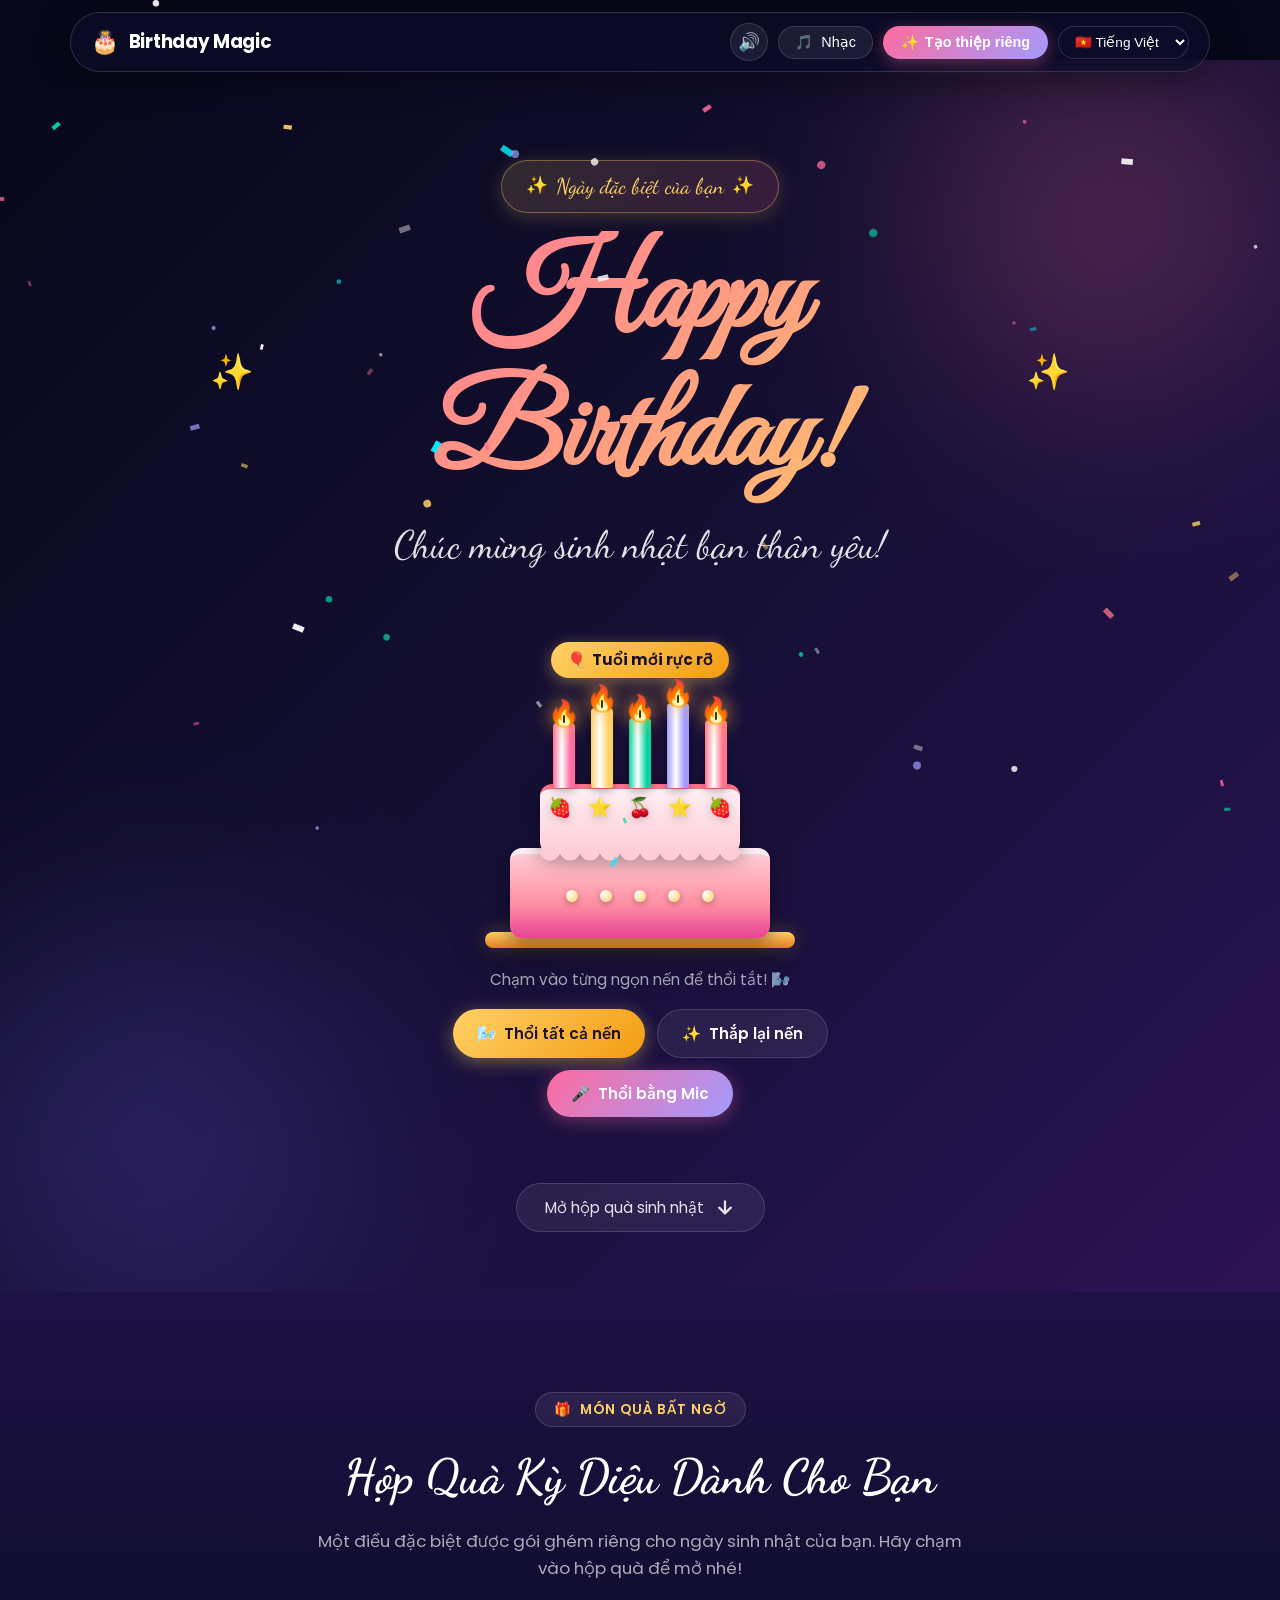
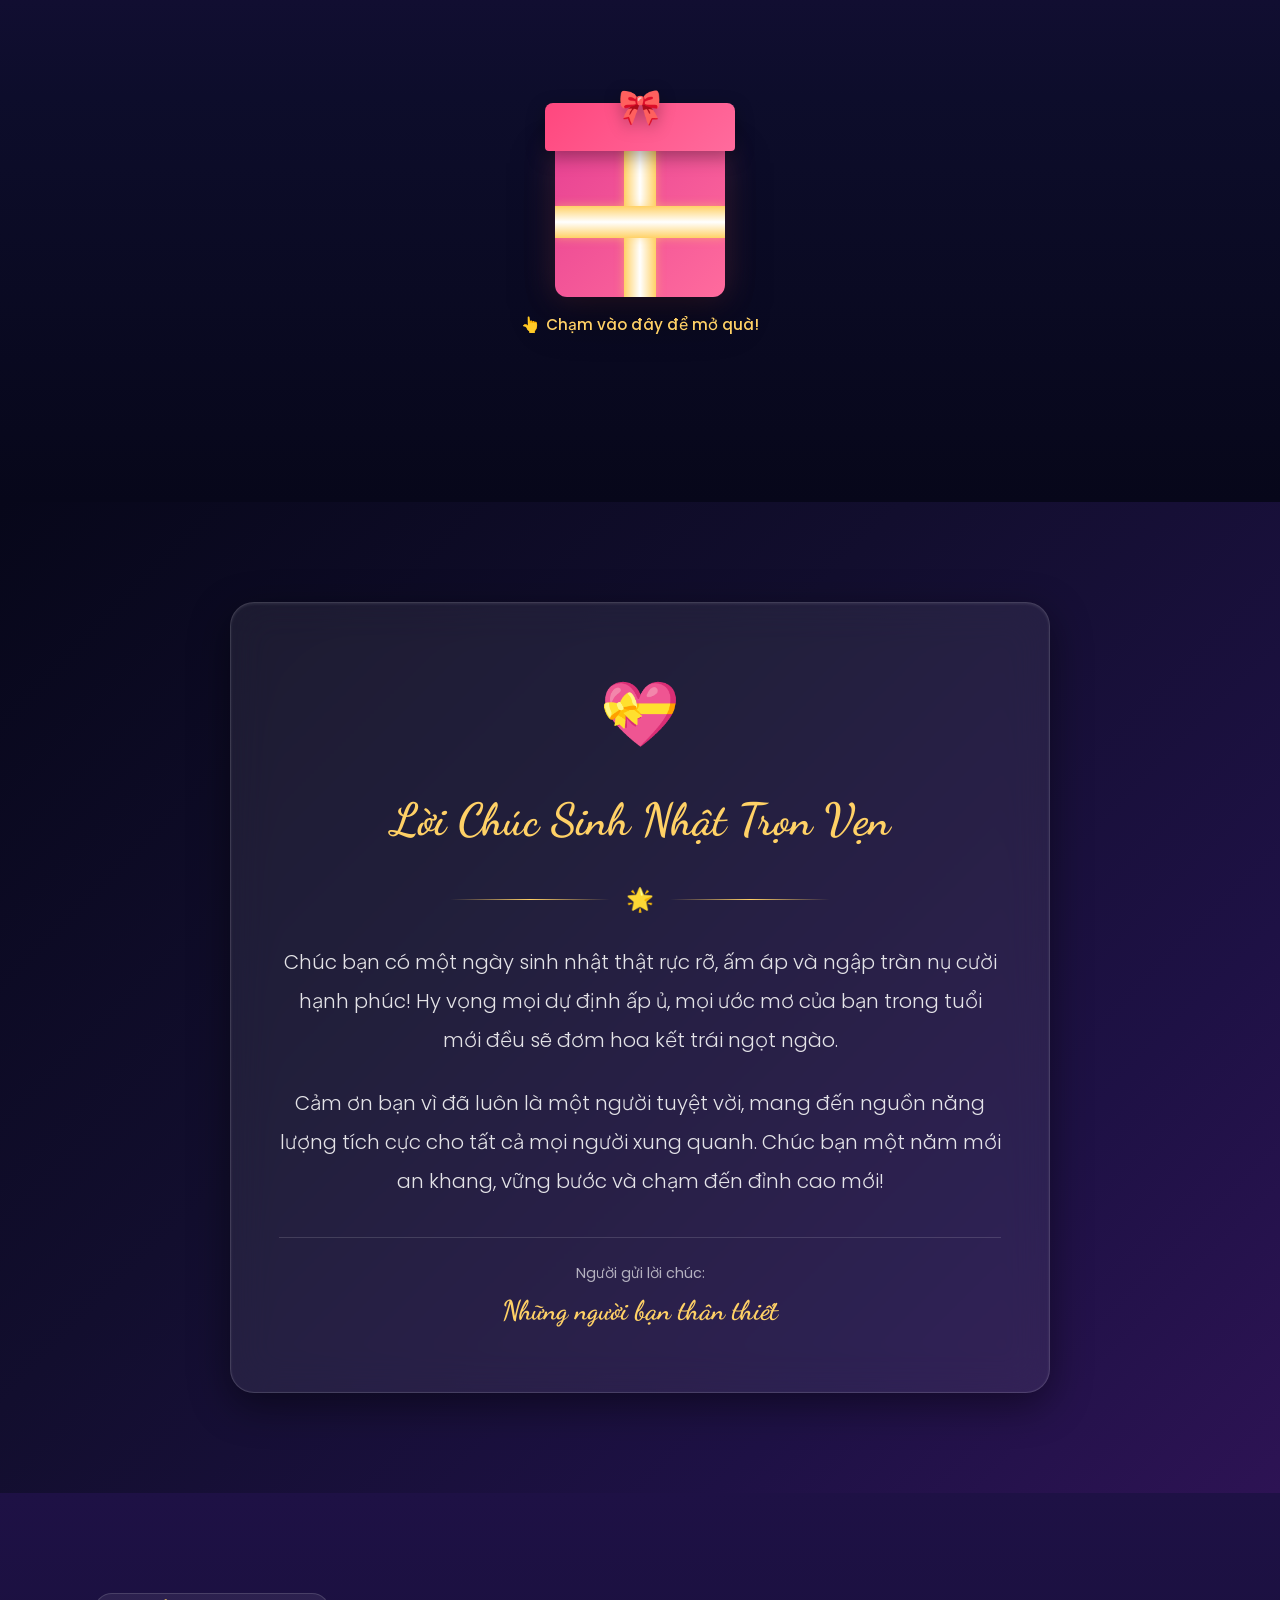
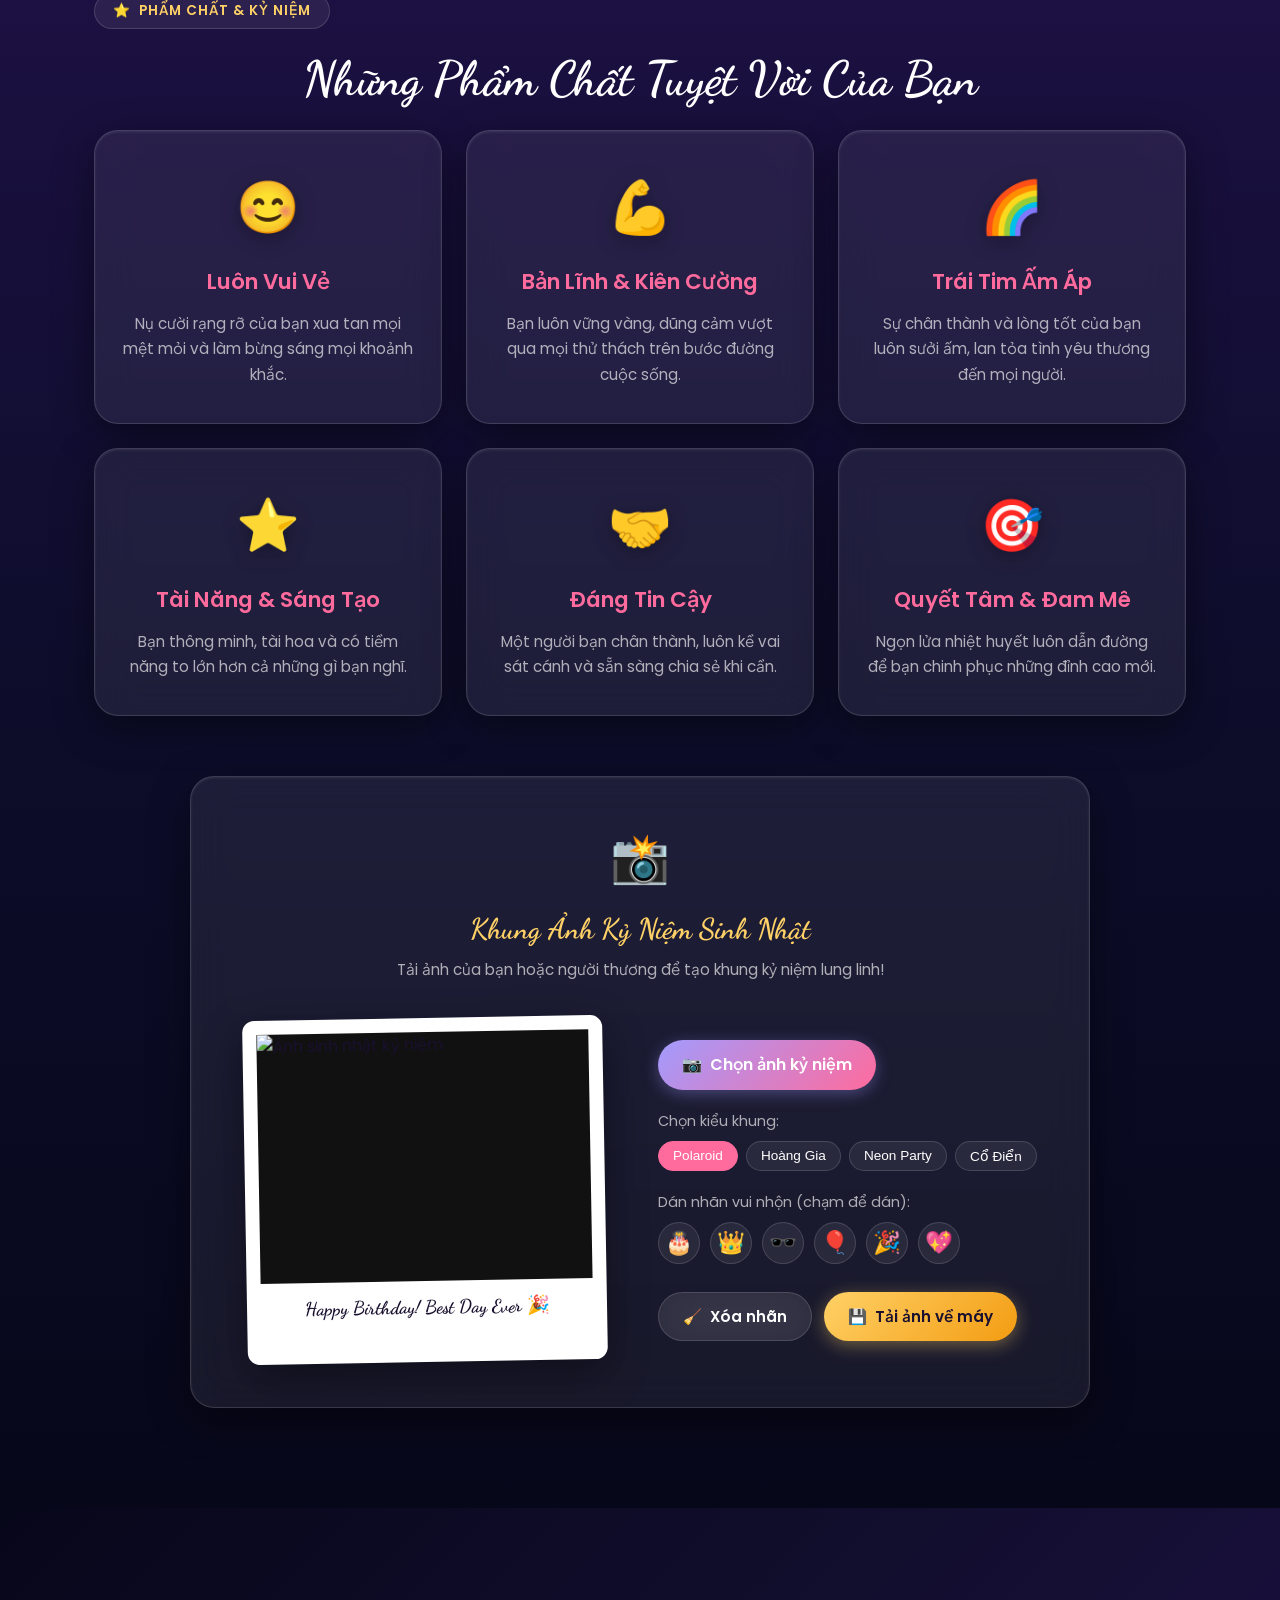
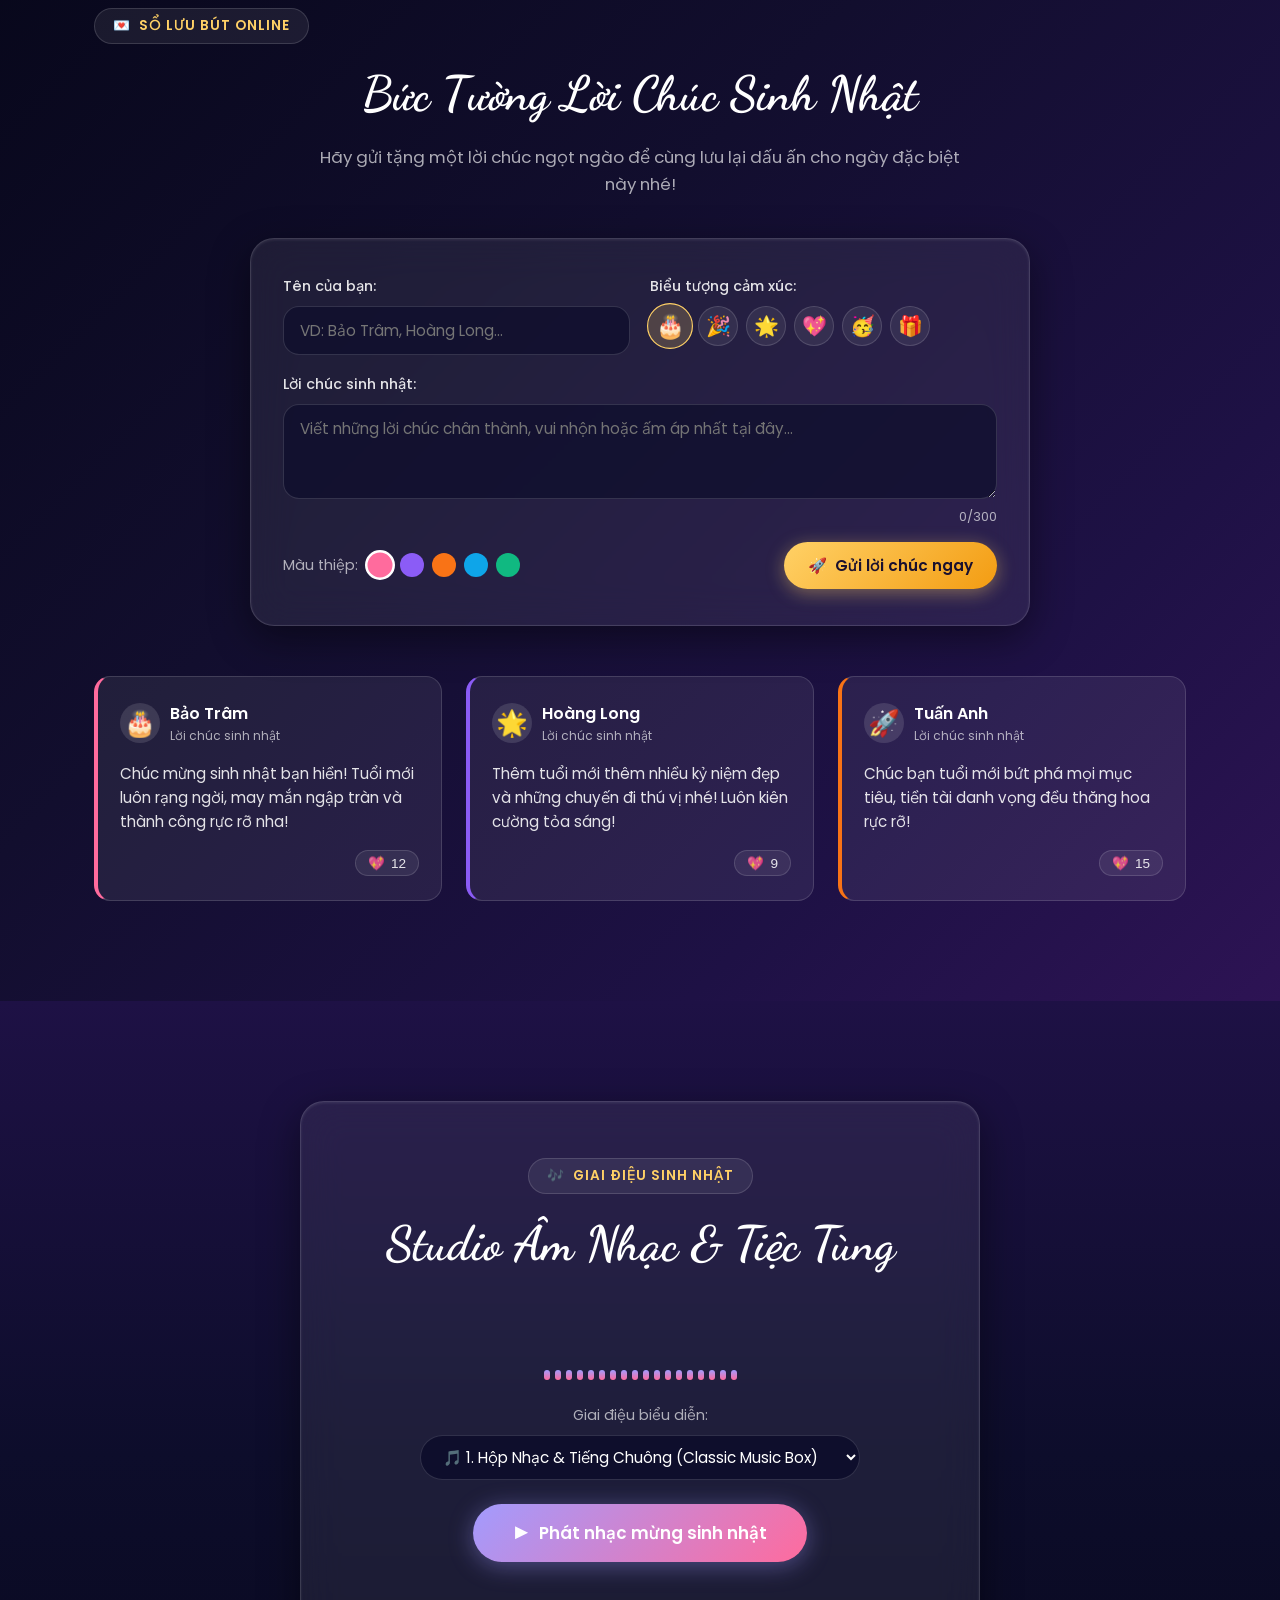
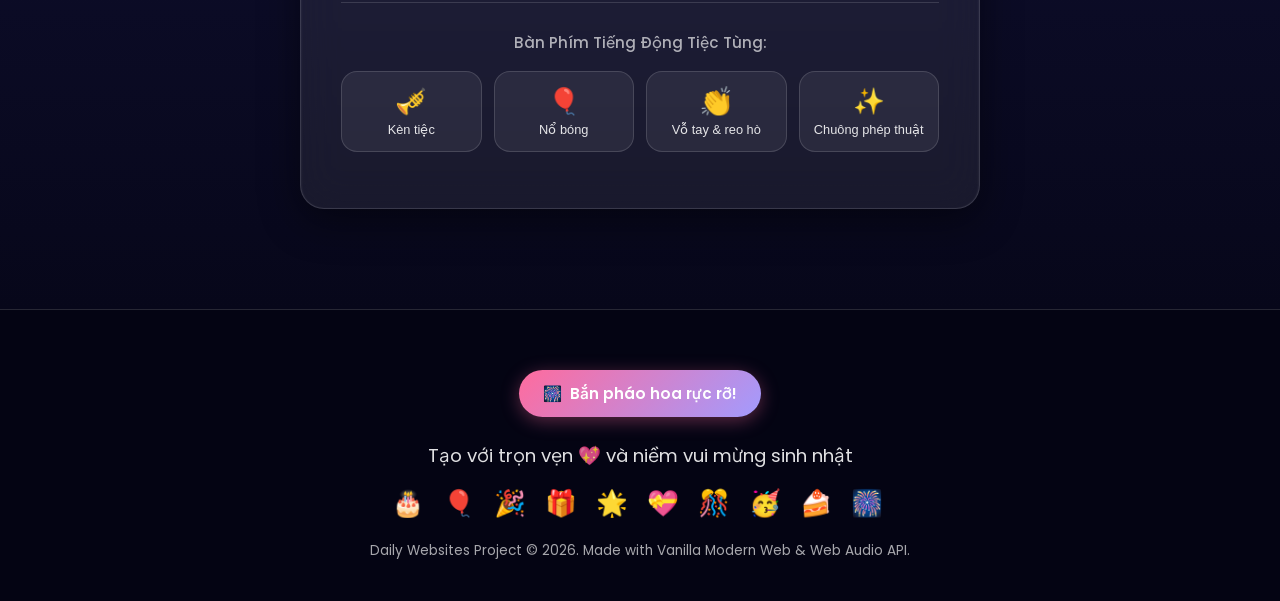
==== commit 83a1df2f: "feat(birthday): add FastAPI REST backend, canvas sticker export, and complete 6-language i18n (30/30" ====
--- a/Happy Birthday Website/index.html
+++ b/Happy Birthday Website/index.html
@@ -348,7 +348,7 @@
                         <!-- Frame Display Area -->
                         <div class="photo-frame polaroid-style" id="photo-frame">
                             <div class="frame-inner" id="frame-inner">
-                                <img id="user-photo-preview" src="https://images.unsplash.com/photo-1513151233558-d860c5398176?w=600&auto=format&fit=crop&q=80" alt="Ảnh sinh nhật kỷ niệm">
+                                <img id="user-photo-preview" crossorigin="anonymous" src="https://images.unsplash.com/photo-1513151233558-d860c5398176?w=600&auto=format&fit=crop&q=80" alt="Ảnh sinh nhật kỷ niệm">
                                 <div class="stickers-layer" id="stickers-layer"></div>
                             </div>
                             <div class="frame-caption">
